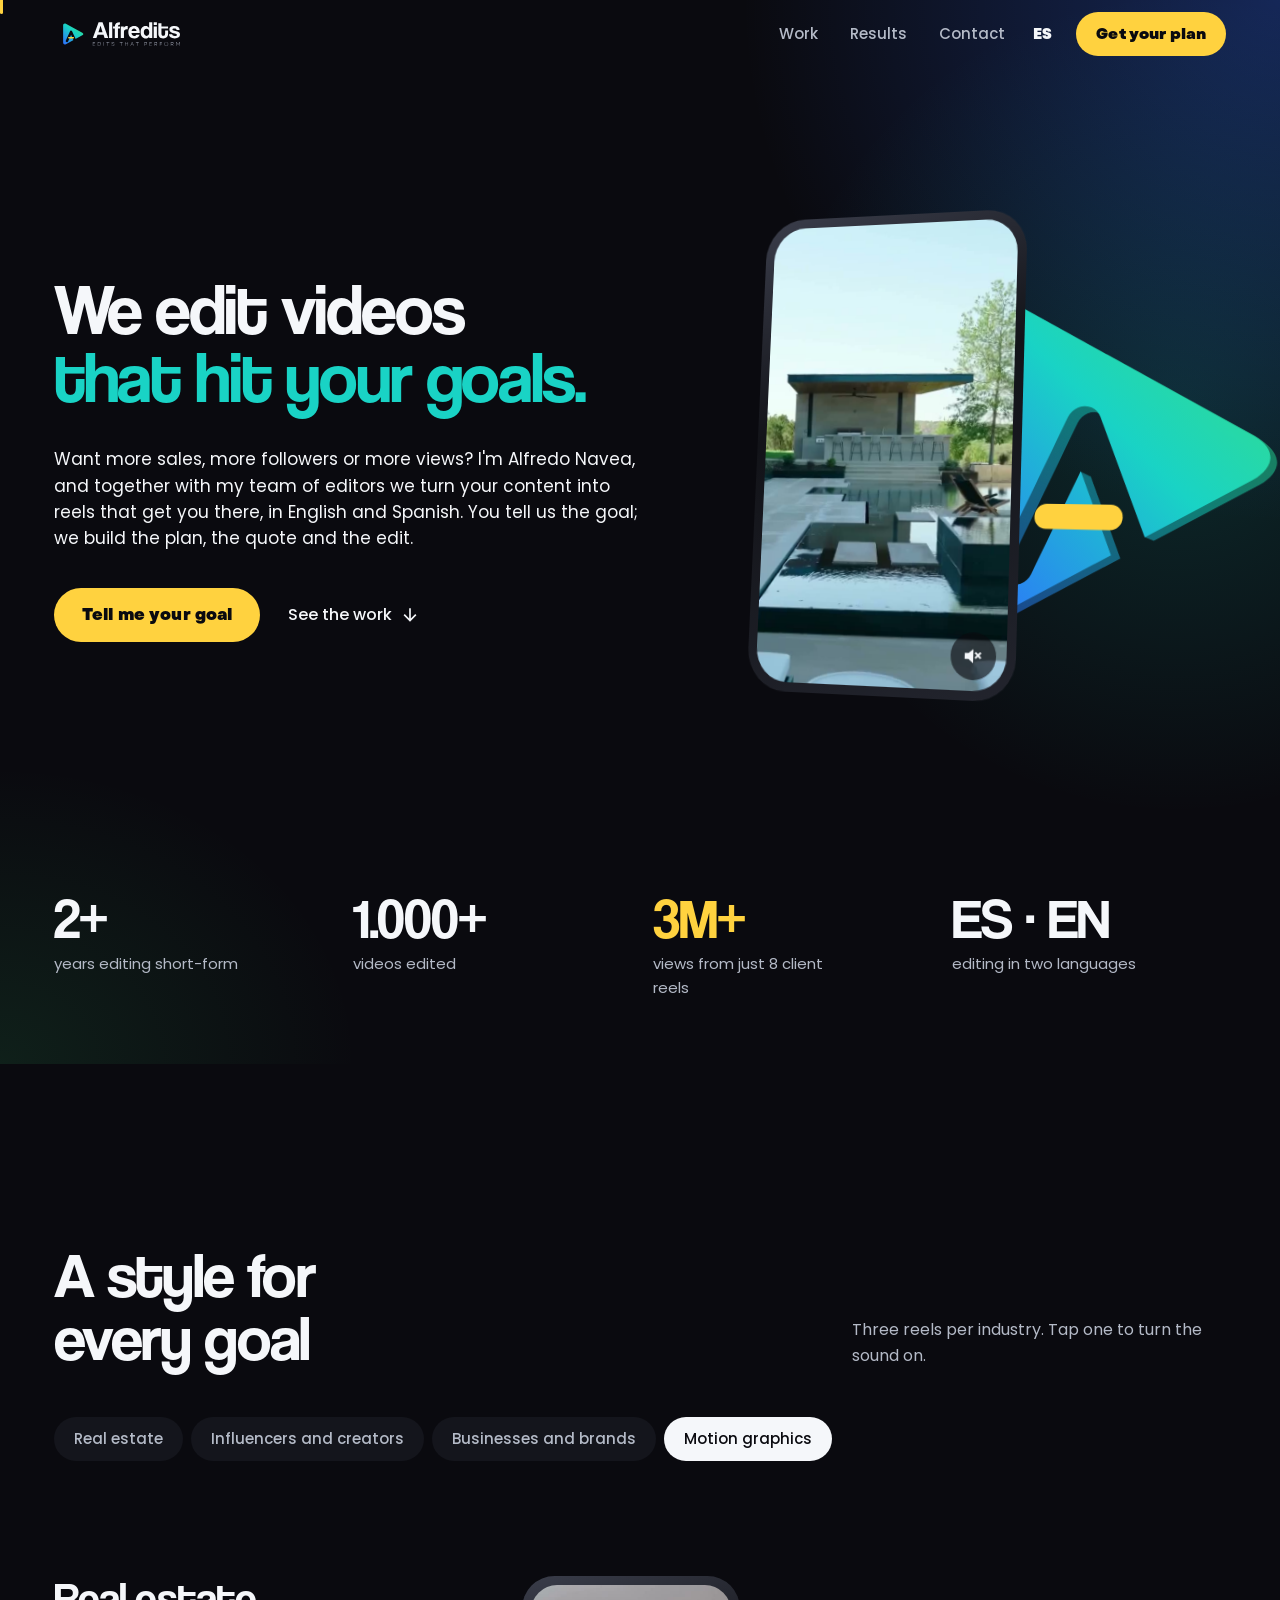
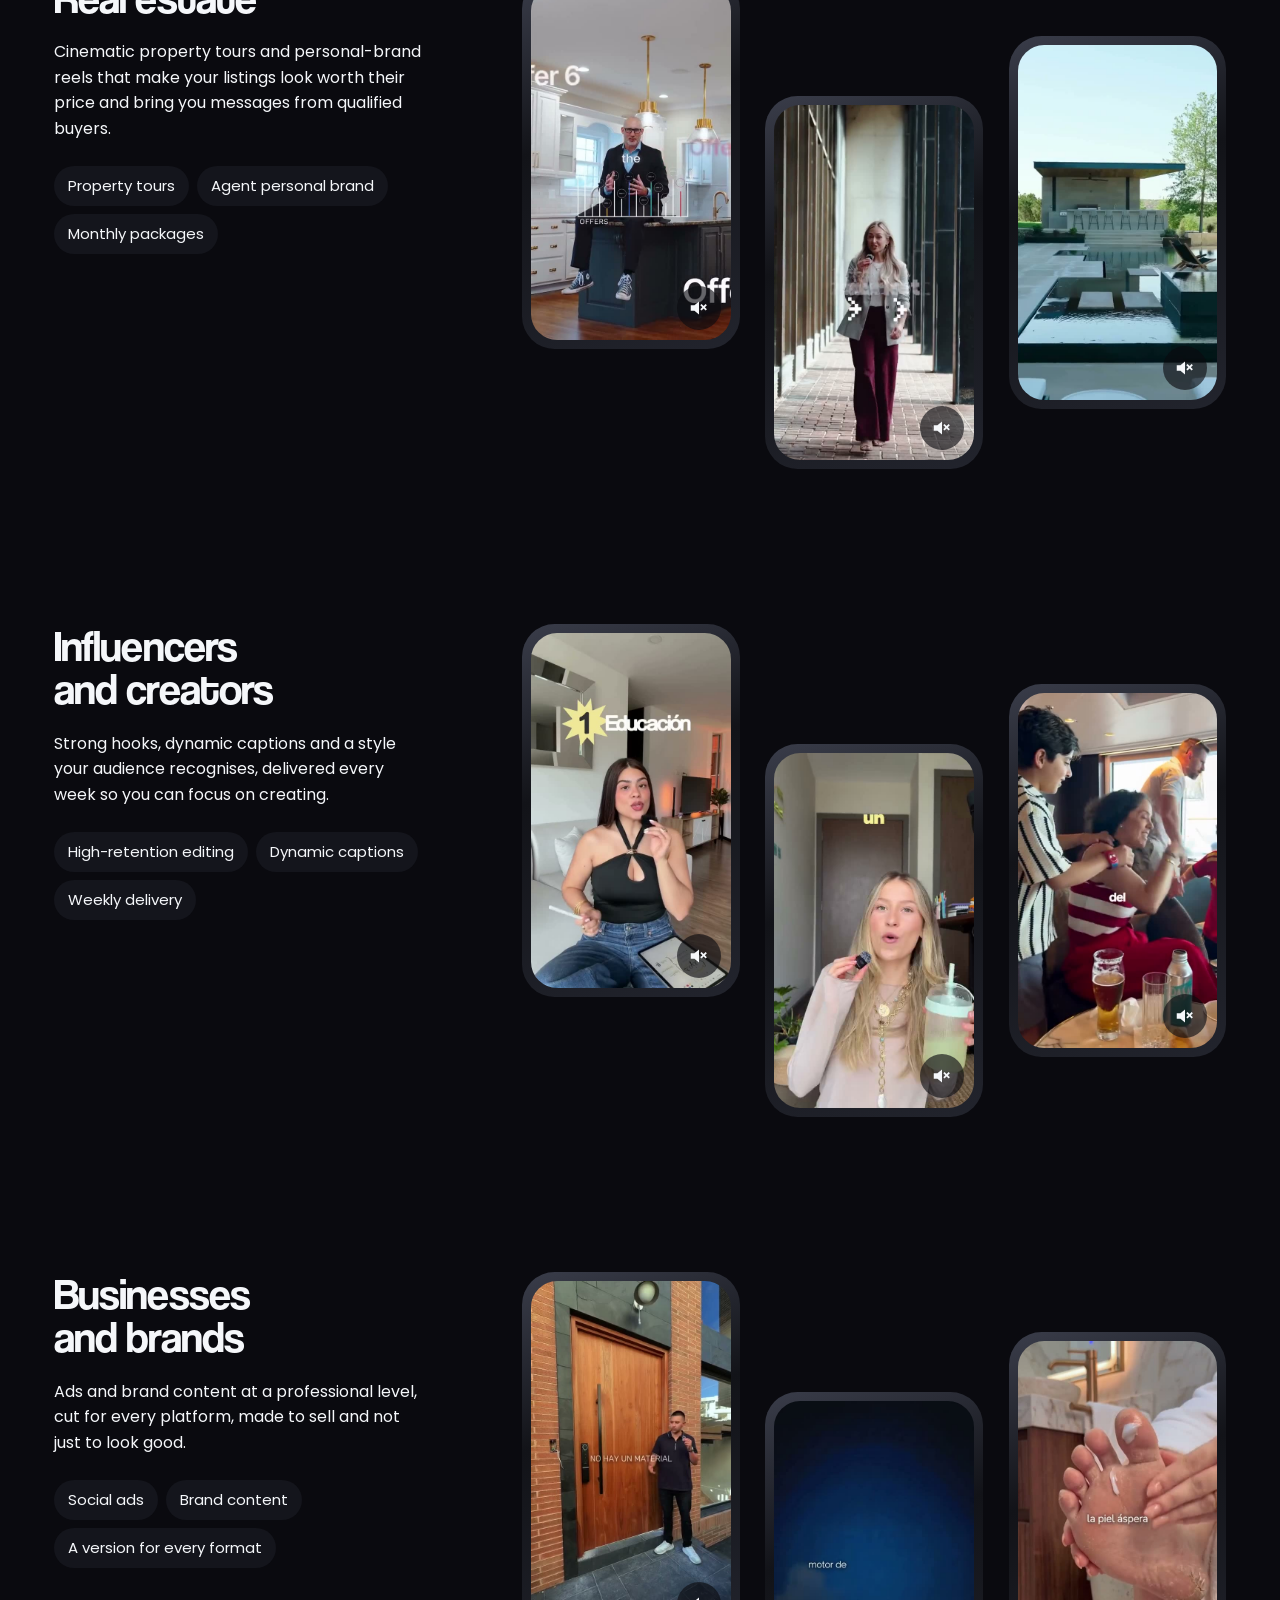
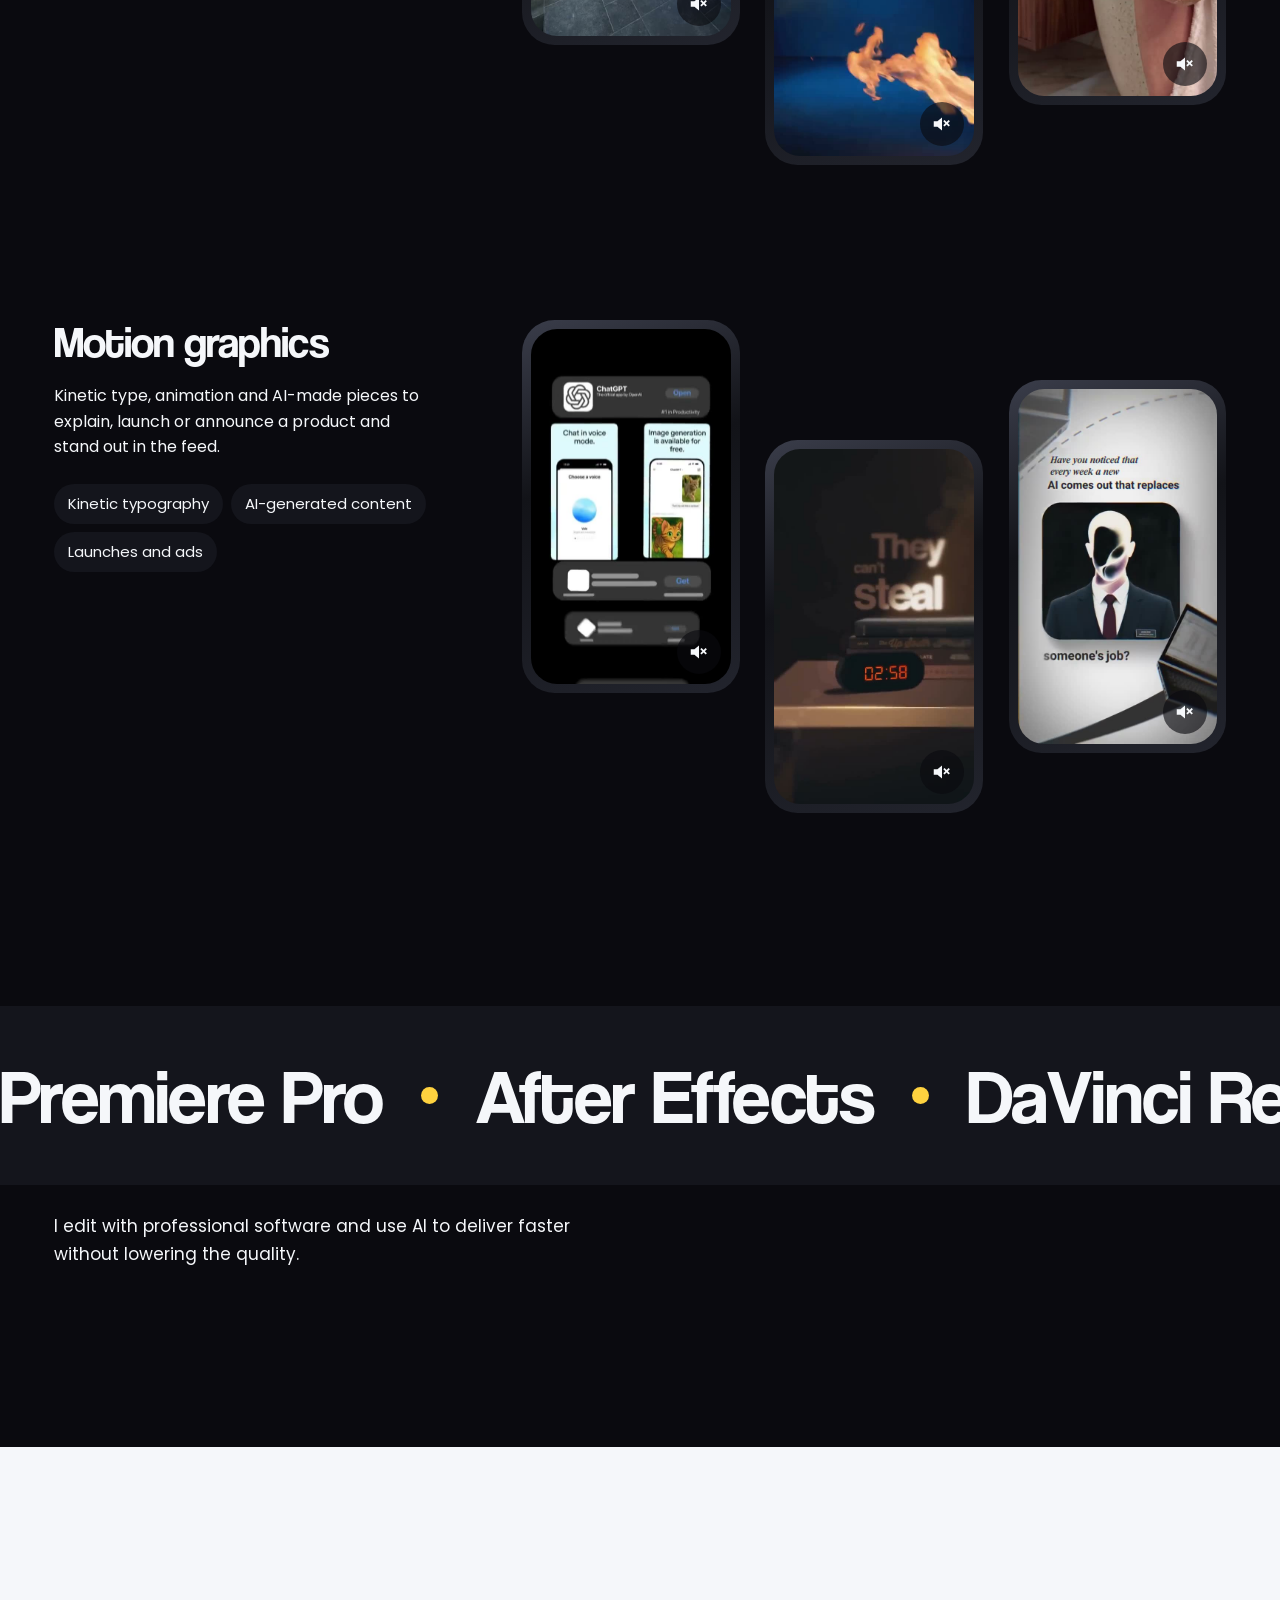
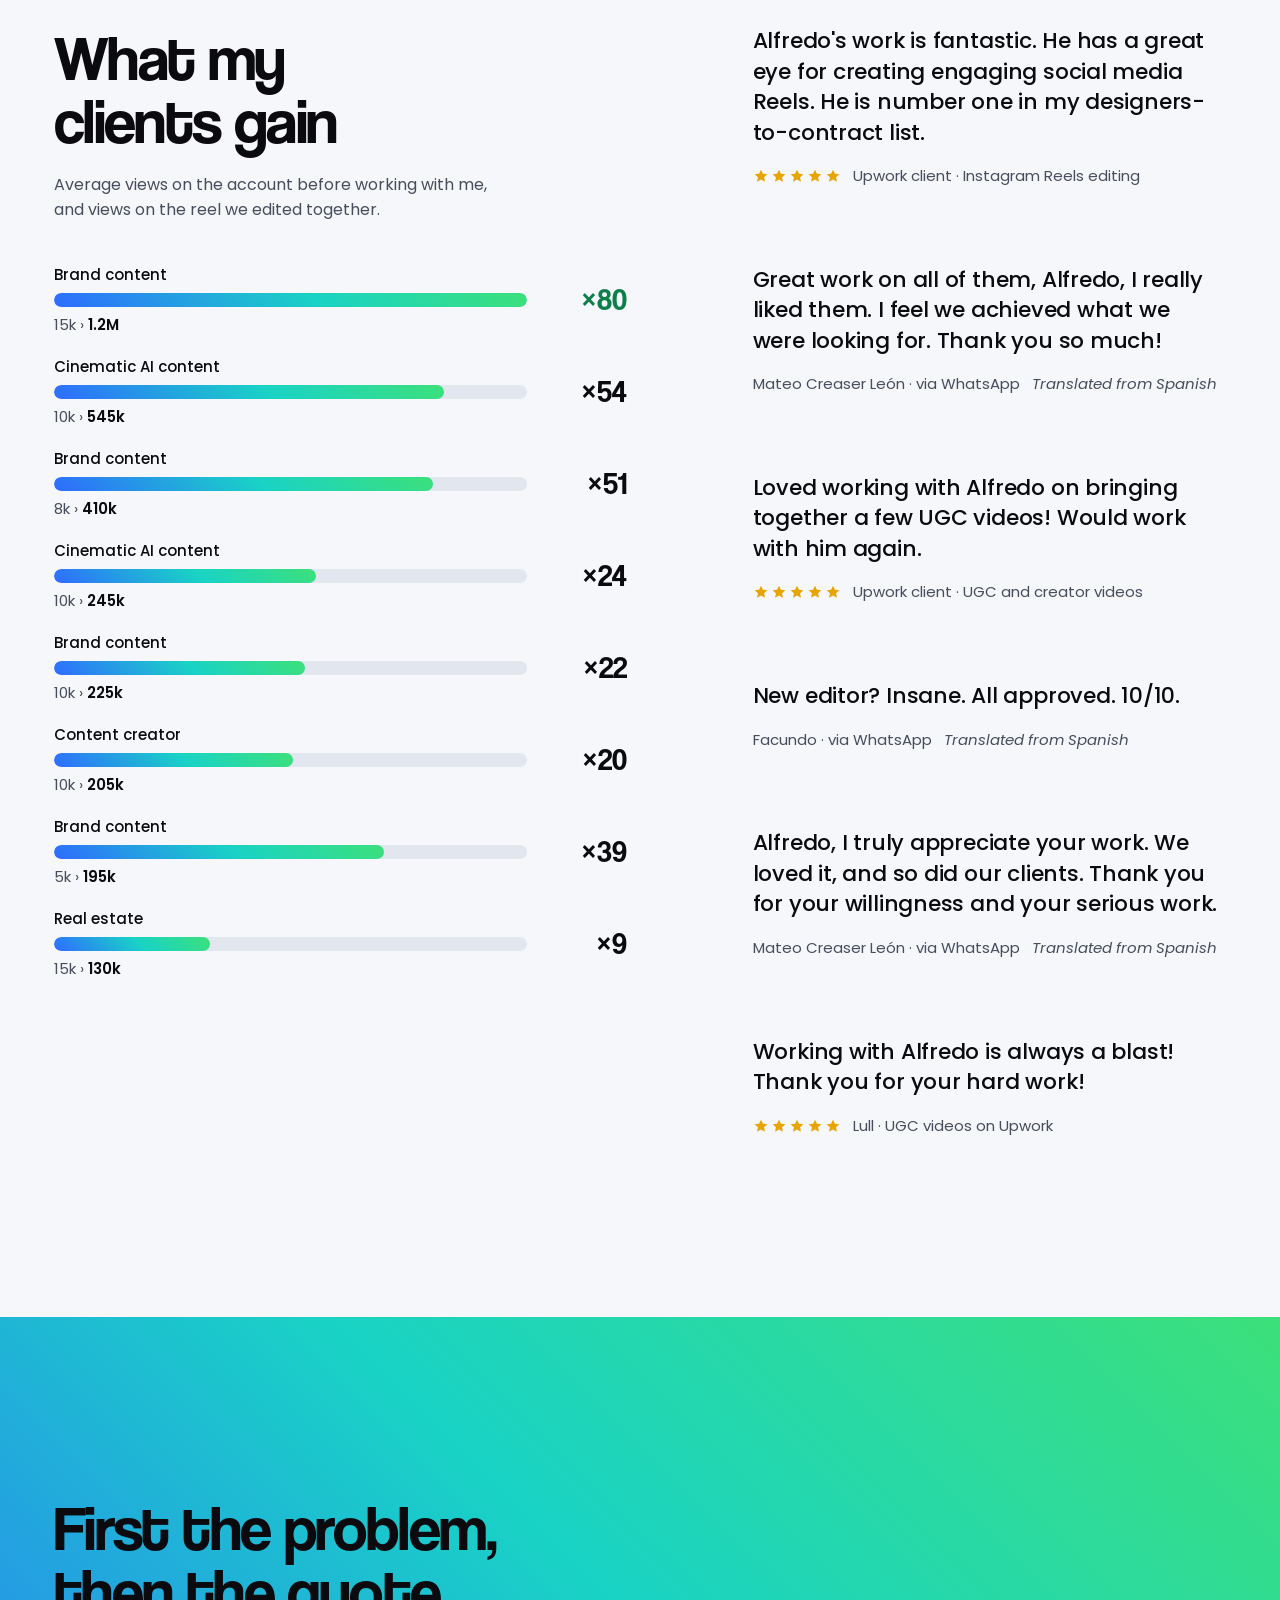
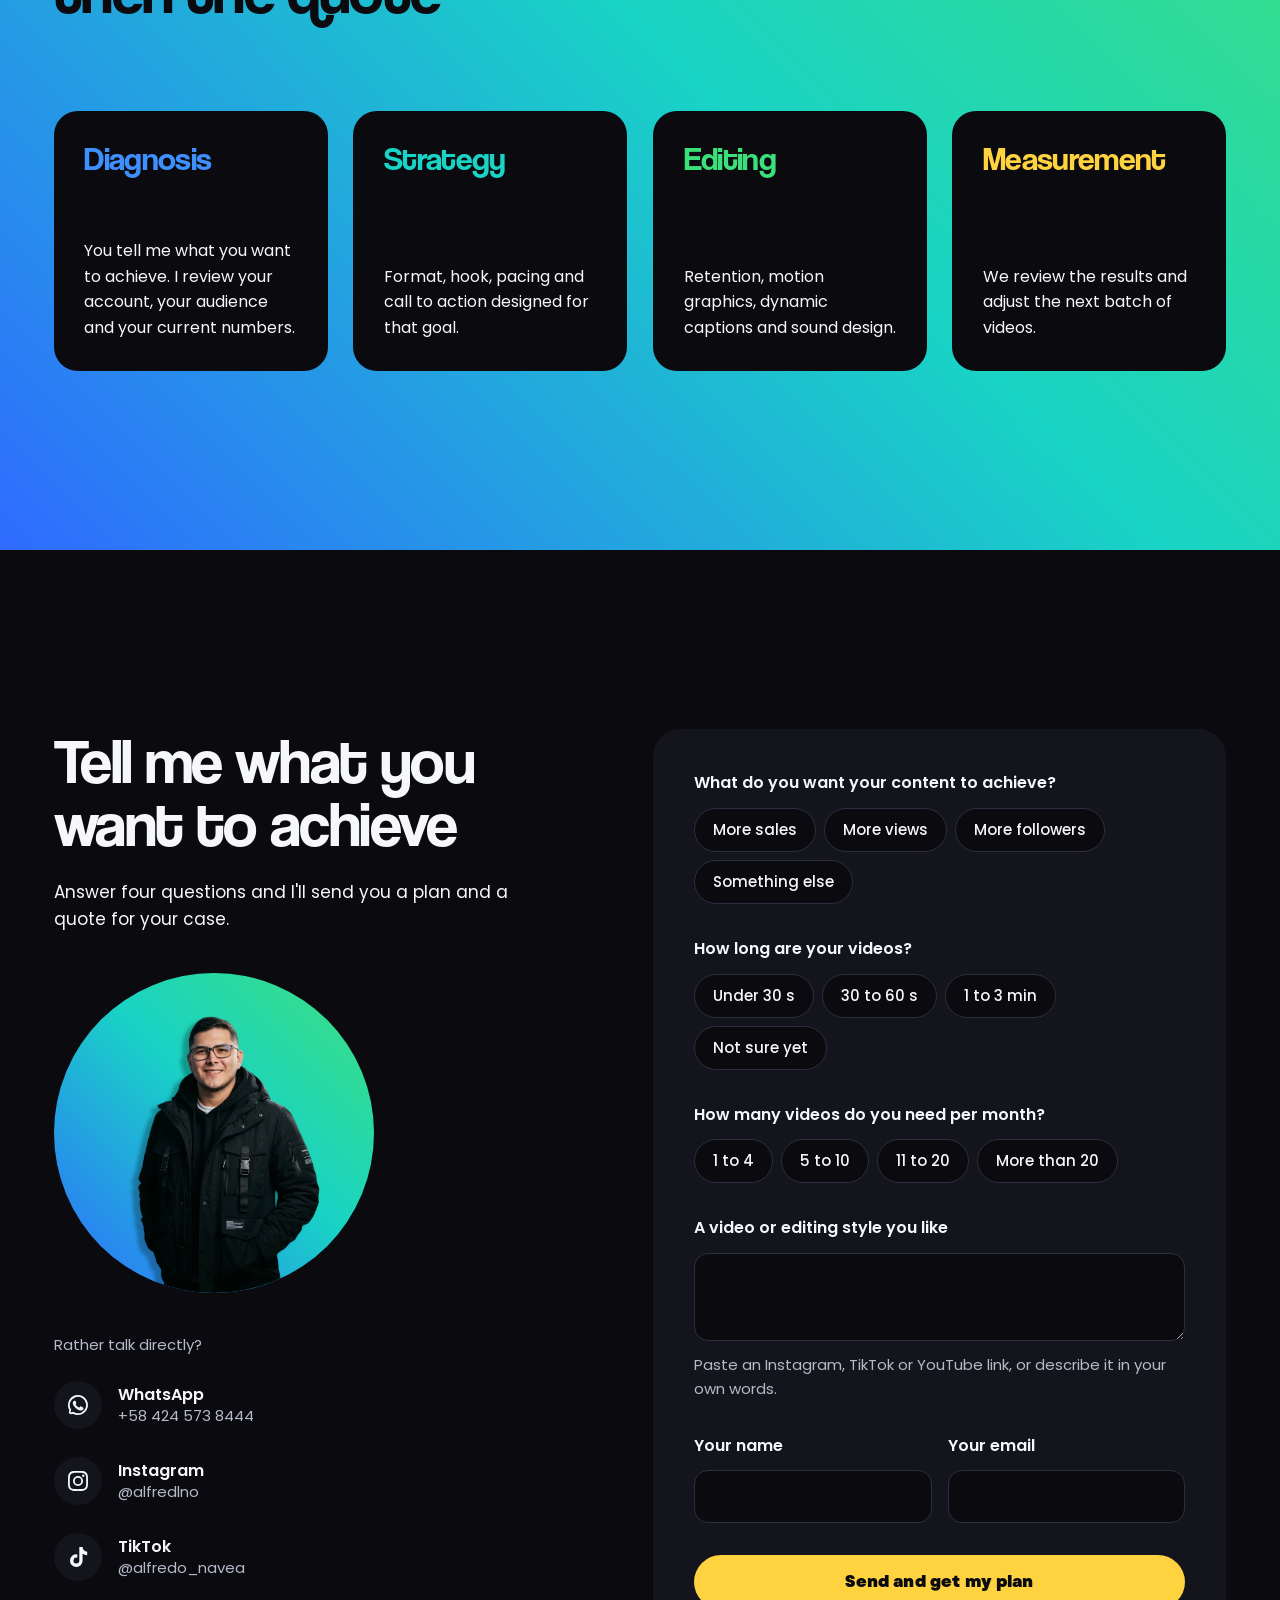
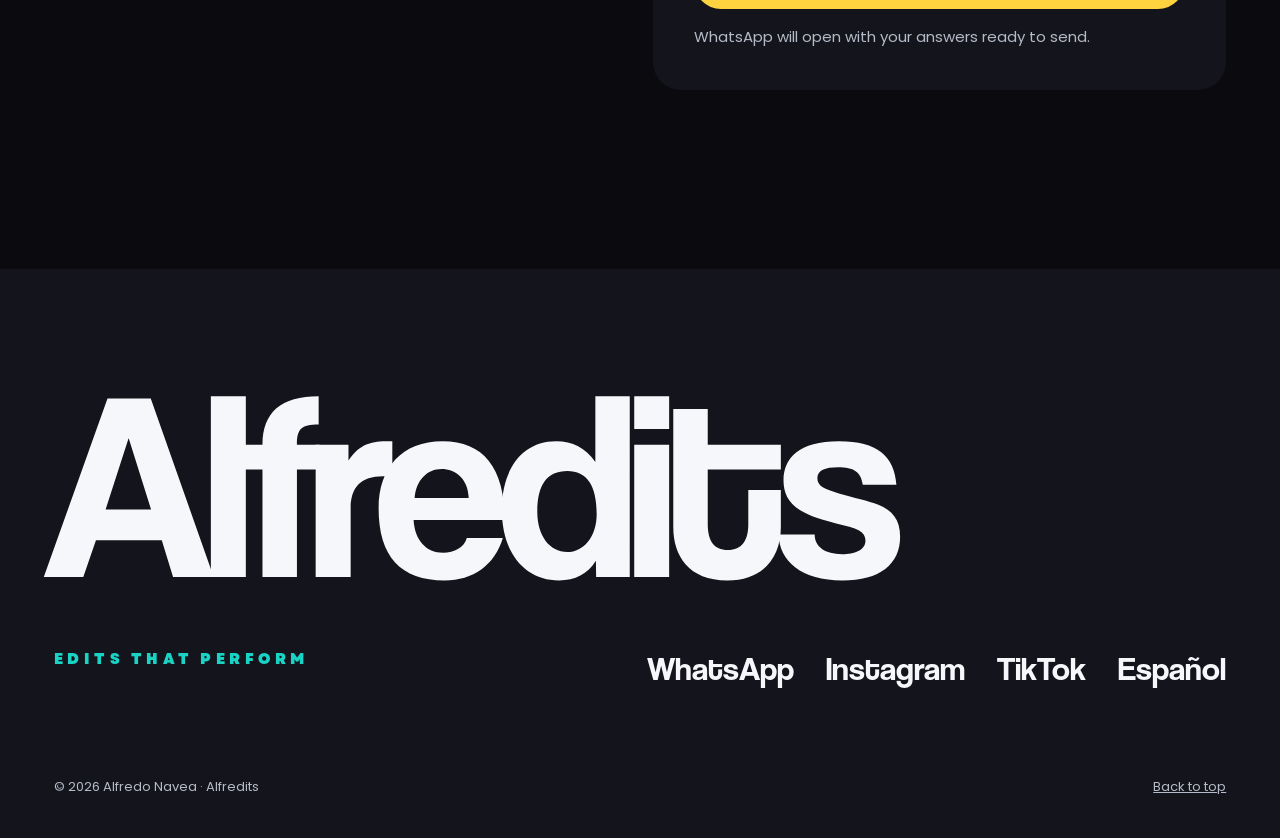
==== en/index.html @ 6073e758 "Portfolio Alfredits: web ES/EN con 12 reels, resultados, reseñas y formulario Co-Authored-By: Claude" ====
<!doctype html>
<html lang="en">
<head>
<meta charset="utf-8">
<meta name="viewport" content="width=device-width, initial-scale=1, viewport-fit=cover">
<title>Alfredits · Short-form video editor | Alfredo Navea</title>
<meta name="description" content="Alfredo Navea (Alfredits) edits Reels, TikToks and Shorts in English and Spanish for real estate, creators and brands. More sales, views and followers.">
<meta name="author" content="Alfredo Navea">
<meta name="robots" content="index, follow, max-image-preview:large, max-video-preview:-1">
<link rel="canonical" href="https://naveaalfredo-cell.github.io/en/">
<link rel="alternate" hreflang="es" href="https://naveaalfredo-cell.github.io/">
<link rel="alternate" hreflang="en" href="https://naveaalfredo-cell.github.io/en/">
<link rel="alternate" hreflang="x-default" href="https://naveaalfredo-cell.github.io/">
<meta name="theme-color" content="#0A0A0F">
<meta name="color-scheme" content="dark">
<link rel="icon" href="../assets/img/isotipo-color.svg" type="image/svg+xml">
<link rel="icon" href="../favicon.ico" sizes="32x32">
<link rel="apple-touch-icon" href="../assets/img/apple-touch-icon.png">
<meta property="og:type" content="website">
<meta property="og:site_name" content="Alfredits">
<meta property="og:title" content="Alfredits · Short-form video editor | Alfredo Navea">
<meta property="og:description" content="Alfredo Navea (Alfredits) edits Reels, TikToks and Shorts in English and Spanish for real estate, creators and brands. More sales, views and followers.">
<meta property="og:url" content="https://naveaalfredo-cell.github.io/en/">
<meta property="og:locale" content="en_US">
<meta property="og:locale:alternate" content="es_ES">
<meta property="og:image" content="https://naveaalfredo-cell.github.io/assets/img/og.jpg">
<meta property="og:image:width" content="1200">
<meta property="og:image:height" content="630">
<meta property="og:image:alt" content="Alfredits, short-form video editor: edits that perform">
<meta name="twitter:card" content="summary_large_image">
<meta name="twitter:title" content="Alfredits · Short-form video editor | Alfredo Navea">
<meta name="twitter:description" content="Alfredo Navea (Alfredits) edits Reels, TikToks and Shorts in English and Spanish for real estate, creators and brands. More sales, views and followers.">
<meta name="twitter:image" content="https://naveaalfredo-cell.github.io/assets/img/og.jpg">
<link rel="preload" href="../assets/fonts/Coolvetica-Rg.woff2" as="font" type="font/woff2" crossorigin>
<link rel="preconnect" href="https://fonts.googleapis.com">
<link rel="preconnect" href="https://fonts.gstatic.com" crossorigin>
<link rel="stylesheet" href="https://fonts.googleapis.com/css2?family=Poppins:wght@400;500;600&display=swap">
<link rel="stylesheet" href="../assets/css/styles.css?v=8">
<script>document.documentElement.classList.add('js')</script>
<script type="application/ld+json">{"@context": "https://schema.org", "@graph": [{"@type": "Person", "@id": "https://naveaalfredo-cell.github.io/#alfredo", "name": "Alfredo Navea", "alternateName": "Alfredits", "jobTitle": "Video editor", "description": "Alfredo Navea (Alfredits) edits Reels, TikToks and Shorts in English and Spanish for real estate, creators and brands. More sales, views and followers.", "image": "https://naveaalfredo-cell.github.io/assets/img/alfredo-chaqueta.webp", "url": "https://naveaalfredo-cell.github.io/en/", "knowsLanguage": ["es", "en"], "knowsAbout": ["Video editing", "Short-form video", "Motion graphics", "Sound design", "Real estate video", "Instagram Reels", "TikTok", "YouTube Shorts"], "sameAs": ["https://www.instagram.com/alfredlno/", "https://www.tiktok.com/@alfredo_navea"], "worksFor": {"@id": "https://naveaalfredo-cell.github.io/#alfredits"}}, {"@type": "Organization", "@id": "https://naveaalfredo-cell.github.io/#alfredits", "name": "Alfredits", "slogan": "Edits that perform", "url": "https://naveaalfredo-cell.github.io/en/", "logo": {"@type": "ImageObject", "url": "https://naveaalfredo-cell.github.io/assets/img/apple-touch-icon.png", "width": 180, "height": 180}, "image": "https://naveaalfredo-cell.github.io/assets/img/og.jpg", "description": "Alfredo Navea (Alfredits) edits Reels, TikToks and Shorts in English and Spanish for real estate, creators and brands. More sales, views and followers.", "founder": {"@id": "https://naveaalfredo-cell.github.io/#alfredo"}, "contactPoint": {"@type": "ContactPoint", "telephone": "+584245738444", "contactType": "sales", "availableLanguage": ["Spanish", "English"]}, "areaServed": "Worldwide", "knowsAbout": ["Video editing", "Short-form video", "Motion graphics", "AI video", "Real estate marketing video", "Content creator editing", "Brand content"], "availableLanguage": ["Spanish", "English"], "sameAs": ["https://www.instagram.com/alfredlno/", "https://www.tiktok.com/@alfredo_navea"], "hasOfferCatalog": {"@type": "OfferCatalog", "name": "A style for every goal", "itemListElement": [{"@type": "Offer", "itemOffered": {"@type": "Service", "name": "Real estate", "description": "Cinematic property tours and personal-brand reels that make your listings look worth their price and bring you messages from qualified buyers."}}, {"@type": "Offer", "itemOffered": {"@type": "Service", "name": "Influencers and creators", "description": "Strong hooks, dynamic captions and a style your audience recognises, delivered every week so you can focus on creating."}}, {"@type": "Offer", "itemOffered": {"@type": "Service", "name": "Businesses and brands", "description": "Ads and brand content at a professional level, cut for every platform, made to sell and not just to look good."}}, {"@type": "Offer", "itemOffered": {"@type": "Service", "name": "Motion graphics", "description": "Kinetic type, animation and AI-made pieces to explain, launch or announce a product and stand out in the feed."}}]}}, {"@type": "WebSite", "@id": "https://naveaalfredo-cell.github.io/#web", "url": "https://naveaalfredo-cell.github.io/", "name": "Alfredits", "inLanguage": ["es", "en"], "publisher": {"@id": "https://naveaalfredo-cell.github.io/#alfredits"}}, {"@type": "WebPage", "@id": "https://naveaalfredo-cell.github.io/en/#pagina", "url": "https://naveaalfredo-cell.github.io/en/", "name": "Alfredits · Short-form video editor | Alfredo Navea", "description": "Alfredo Navea (Alfredits) edits Reels, TikToks and Shorts in English and Spanish for real estate, creators and brands. More sales, views and followers.", "inLanguage": "en", "isPartOf": {"@id": "https://naveaalfredo-cell.github.io/#web"}, "about": {"@id": "https://naveaalfredo-cell.github.io/#alfredits"}, "primaryImageOfPage": "https://naveaalfredo-cell.github.io/assets/img/og.jpg", "speakable": {"@type": "SpeakableSpecification", "cssSelector": [".hero__title", ".hero__text"]}, "hasPart": [{"@type": "VideoObject", "name": "Reel: Real estate 1", "description": "Cinematic property tours and personal-brand reels that make your listings look worth their price and bring you messages from qualified buyers.", "thumbnailUrl": "https://naveaalfredo-cell.github.io/assets/poster/inmobiliaria-1.jpg", "contentUrl": "https://naveaalfredo-cell.github.io/assets/video/inmobiliaria-1.mp4", "uploadDate": "2026-10-29", "creator": {"@id": "https://naveaalfredo-cell.github.io/#alfredo"}}, {"@type": "VideoObject", "name": "Reel: Real estate 2", "description": "Cinematic property tours and personal-brand reels that make your listings look worth their price and bring you messages from qualified buyers.", "thumbnailUrl": "https://naveaalfredo-cell.github.io/assets/poster/inmobiliaria-2.jpg", "contentUrl": "https://naveaalfredo-cell.github.io/assets/video/inmobiliaria-2.mp4", "uploadDate": "2026-10-29", "creator": {"@id": "https://naveaalfredo-cell.github.io/#alfredo"}}, {"@type": "VideoObject", "name": "Reel: Real estate 3", "description": "Cinematic property tours and personal-brand reels that make your listings look worth their price and bring you messages from qualified buyers.", "thumbnailUrl": "https://naveaalfredo-cell.github.io/assets/poster/inmobiliaria-3.jpg", "contentUrl": "https://naveaalfredo-cell.github.io/assets/video/inmobiliaria-3.mp4", "uploadDate": "2026-10-29", "creator": {"@id": "https://naveaalfredo-cell.github.io/#alfredo"}}, {"@type": "VideoObject", "name": "Reel: Influencers and creators 1", "description": "Strong hooks, dynamic captions and a style your audience recognises, delivered every week so you can focus on creating.", "thumbnailUrl": "https://naveaalfredo-cell.github.io/assets/poster/creadores-1.jpg", "contentUrl": "https://naveaalfredo-cell.github.io/assets/video/creadores-1.mp4", "uploadDate": "2026-10-29", "creator": {"@id": "https://naveaalfredo-cell.github.io/#alfredo"}}, {"@type": "VideoObject", "name": "Reel: Influencers and creators 2", "description": "Strong hooks, dynamic captions and a style your audience recognises, delivered every week so you can focus on creating.", "thumbnailUrl": "https://naveaalfredo-cell.github.io/assets/poster/creadores-2.jpg", "contentUrl": "https://naveaalfredo-cell.github.io/assets/video/creadores-2.mp4", "uploadDate": "2026-10-29", "creator": {"@id": "https://naveaalfredo-cell.github.io/#alfredo"}}, {"@type": "VideoObject", "name": "Reel: Influencers and creators 3", "description": "Strong hooks, dynamic captions and a style your audience recognises, delivered every week so you can focus on creating.", "thumbnailUrl": "https://naveaalfredo-cell.github.io/assets/poster/creadores-3.jpg", "contentUrl": "https://naveaalfredo-cell.github.io/assets/video/creadores-3.mp4", "uploadDate": "2026-10-29", "creator": {"@id": "https://naveaalfredo-cell.github.io/#alfredo"}}, {"@type": "VideoObject", "name": "Reel: Businesses and brands 1", "description": "Ads and brand content at a professional level, cut for every platform, made to sell and not just to look good.", "thumbnailUrl": "https://naveaalfredo-cell.github.io/assets/poster/marcas-1.jpg", "contentUrl": "https://naveaalfredo-cell.github.io/assets/video/marcas-1.mp4", "uploadDate": "2026-10-29", "creator": {"@id": "https://naveaalfredo-cell.github.io/#alfredo"}}, {"@type": "VideoObject", "name": "Reel: Businesses and brands 2", "description": "Ads and brand content at a professional level, cut for every platform, made to sell and not just to look good.", "thumbnailUrl": "https://naveaalfredo-cell.github.io/assets/poster/marcas-2.jpg", "contentUrl": "https://naveaalfredo-cell.github.io/assets/video/marcas-2.mp4", "uploadDate": "2026-10-29", "creator": {"@id": "https://naveaalfredo-cell.github.io/#alfredo"}}, {"@type": "VideoObject", "name": "Reel: Businesses and brands 3", "description": "Ads and brand content at a professional level, cut for every platform, made to sell and not just to look good.", "thumbnailUrl": "https://naveaalfredo-cell.github.io/assets/poster/marcas-3.jpg", "contentUrl": "https://naveaalfredo-cell.github.io/assets/video/marcas-3.mp4", "uploadDate": "2026-10-29", "creator": {"@id": "https://naveaalfredo-cell.github.io/#alfredo"}}, {"@type": "VideoObject", "name": "Reel: Motion graphics 1", "description": "Kinetic type, animation and AI-made pieces to explain, launch or announce a product and stand out in the feed.", "thumbnailUrl": "https://naveaalfredo-cell.github.io/assets/poster/motion-1.jpg", "contentUrl": "https://naveaalfredo-cell.github.io/assets/video/motion-1.mp4", "uploadDate": "2026-10-29", "creator": {"@id": "https://naveaalfredo-cell.github.io/#alfredo"}}, {"@type": "VideoObject", "name": "Reel: Motion graphics 2", "description": "Kinetic type, animation and AI-made pieces to explain, launch or announce a product and stand out in the feed.", "thumbnailUrl": "https://naveaalfredo-cell.github.io/assets/poster/motion-2.jpg", "contentUrl": "https://naveaalfredo-cell.github.io/assets/video/motion-2.mp4", "uploadDate": "2026-10-29", "creator": {"@id": "https://naveaalfredo-cell.github.io/#alfredo"}}, {"@type": "VideoObject", "name": "Reel: Motion graphics 3", "description": "Kinetic type, animation and AI-made pieces to explain, launch or announce a product and stand out in the feed.", "thumbnailUrl": "https://naveaalfredo-cell.github.io/assets/poster/motion-3.jpg", "contentUrl": "https://naveaalfredo-cell.github.io/assets/video/motion-3.mp4", "uploadDate": "2026-10-29", "creator": {"@id": "https://naveaalfredo-cell.github.io/#alfredo"}}]}]}</script>
</head>
<body>
<a class="skip" href="#contenido">Skip to content</a>

<div class="playhead" aria-hidden="true"><span class="playhead__bar"></span><span class="playhead__head"></span></div>

<header class="nav">
  <a class="nav__logo" href="#inicio" aria-label="Alfredits">
    <img src="../assets/img/logo-horizontal-blanco.svg" alt="Alfredits" width="128" height="37">
  </a>
  <nav class="nav__links" aria-label="Principal">
    <a href="#trabajos">Work</a>
    <a href="#resultados">Results</a>
    <a href="#contacto">Contact</a>
  </nav>
  <div class="nav__end">
    <a class="nav__lang" href="../" hreflang="es" lang="es" aria-label="Ver la web en español">ES</a>
    <a class="btn btn--sm" href="#contacto">Get your plan</a>
  </div>
</header>

<main id="contenido">

<section class="hero" id="inicio" data-hero>
  <div class="hero__glow" aria-hidden="true"></div>
  <div class="hero__copy">
    <h1 class="hero__title" data-reveal><span>We edit videos</span> <span>that hit your goals.</span></h1>
    <p class="hero__text" data-reveal>Want more sales, more followers or more views? I&#x27;m Alfredo Navea, and together with my team of editors we turn your content into reels that get you there, in English and Spanish. You tell us the goal; we build the plan, the quote and the edit.</p>
    <div class="hero__actions" data-reveal>
      <a class="btn" href="#contacto">Tell me your goal</a>
      <a class="link" href="#trabajos">See the work <svg viewBox="0 0 24 24" aria-hidden="true" focusable="false"><path fill="currentColor" d="M11 4h2v12.2l5.3-5.3 1.4 1.4L12 20l-7.7-7.7 1.4-1.4 5.3 5.3V4Z"/></svg></a>
    </div>
  </div>
  <div class="hero__stage" aria-hidden="false">
    <div class="iso3d" aria-hidden="true" data-iso>
      <svg class="iso3d__layer" viewBox="0 0 120 120" aria-hidden="true" focusable="false"><defs><mask id="m-x0" maskUnits="userSpaceOnUse" x="0" y="0" width="120" height="120"><rect width="120" height="120" fill="#fff"/><path d="M40 86 L55 52 L70 86" fill="none" stroke="#000" stroke-width="9" stroke-linecap="round" stroke-linejoin="round"/></mask><linearGradient id="g-x0" x1="26" y1="100" x2="100" y2="20" gradientUnits="userSpaceOnUse"><stop offset="0" stop-color="#1b3e94"/><stop offset=".55" stop-color="#0f7d75"/><stop offset="1" stop-color="#238446"/></linearGradient></defs><path mask="url(#m-x0)" d="M36 22 C31 19 26 22 26 28 V92 C26 98 31 101 36 98 L96 65 C101 62 101 58 96 55 Z" fill="url(#g-x0)"/></svg><svg class="iso3d__layer" viewBox="0 0 120 120" aria-hidden="true" focusable="false"><defs><mask id="m-x1" maskUnits="userSpaceOnUse" x="0" y="0" width="120" height="120"><rect width="120" height="120" fill="#fff"/><path d="M40 86 L55 52 L70 86" fill="none" stroke="#000" stroke-width="9" stroke-linecap="round" stroke-linejoin="round"/></mask><linearGradient id="g-x1" x1="26" y1="100" x2="100" y2="20" gradientUnits="userSpaceOnUse"><stop offset="0" stop-color="#1b3e94"/><stop offset=".55" stop-color="#0f7d75"/><stop offset="1" stop-color="#238446"/></linearGradient></defs><path mask="url(#m-x1)" d="M36 22 C31 19 26 22 26 28 V92 C26 98 31 101 36 98 L96 65 C101 62 101 58 96 55 Z" fill="url(#g-x1)"/></svg><svg class="iso3d__layer" viewBox="0 0 120 120" aria-hidden="true" focusable="false"><defs><mask id="m-x2" maskUnits="userSpaceOnUse" x="0" y="0" width="120" height="120"><rect width="120" height="120" fill="#fff"/><path d="M40 86 L55 52 L70 86" fill="none" stroke="#000" stroke-width="9" stroke-linecap="round" stroke-linejoin="round"/></mask><linearGradient id="g-x2" x1="26" y1="100" x2="100" y2="20" gradientUnits="userSpaceOnUse"><stop offset="0" stop-color="#1b3e94"/><stop offset=".55" stop-color="#0f7d75"/><stop offset="1" stop-color="#238446"/></linearGradient></defs><path mask="url(#m-x2)" d="M36 22 C31 19 26 22 26 28 V92 C26 98 31 101 36 98 L96 65 C101 62 101 58 96 55 Z" fill="url(#g-x2)"/></svg><svg class="iso3d__layer" viewBox="0 0 120 120" aria-hidden="true" focusable="false"><defs><mask id="m-x3" maskUnits="userSpaceOnUse" x="0" y="0" width="120" height="120"><rect width="120" height="120" fill="#fff"/><path d="M40 86 L55 52 L70 86" fill="none" stroke="#000" stroke-width="9" stroke-linecap="round" stroke-linejoin="round"/></mask><linearGradient id="g-x3" x1="26" y1="100" x2="100" y2="20" gradientUnits="userSpaceOnUse"><stop offset="0" stop-color="#1b3e94"/><stop offset=".55" stop-color="#0f7d75"/><stop offset="1" stop-color="#238446"/></linearGradient></defs><path mask="url(#m-x3)" d="M36 22 C31 19 26 22 26 28 V92 C26 98 31 101 36 98 L96 65 C101 62 101 58 96 55 Z" fill="url(#g-x3)"/></svg><svg class="iso3d__layer" viewBox="0 0 120 120" aria-hidden="true" focusable="false"><defs><mask id="m-x4" maskUnits="userSpaceOnUse" x="0" y="0" width="120" height="120"><rect width="120" height="120" fill="#fff"/><path d="M40 86 L55 52 L70 86" fill="none" stroke="#000" stroke-width="9" stroke-linecap="round" stroke-linejoin="round"/></mask><linearGradient id="g-x4" x1="26" y1="100" x2="100" y2="20" gradientUnits="userSpaceOnUse"><stop offset="0" stop-color="#1b3e94"/><stop offset=".55" stop-color="#0f7d75"/><stop offset="1" stop-color="#238446"/></linearGradient></defs><path mask="url(#m-x4)" d="M36 22 C31 19 26 22 26 28 V92 C26 98 31 101 36 98 L96 65 C101 62 101 58 96 55 Z" fill="url(#g-x4)"/></svg><svg class="iso3d__layer" viewBox="0 0 120 120" aria-hidden="true" focusable="false"><defs><mask id="m-x5" maskUnits="userSpaceOnUse" x="0" y="0" width="120" height="120"><rect width="120" height="120" fill="#fff"/><path d="M40 86 L55 52 L70 86" fill="none" stroke="#000" stroke-width="9" stroke-linecap="round" stroke-linejoin="round"/></mask><linearGradient id="g-x5" x1="26" y1="100" x2="100" y2="20" gradientUnits="userSpaceOnUse"><stop offset="0" stop-color="#1b3e94"/><stop offset=".55" stop-color="#0f7d75"/><stop offset="1" stop-color="#238446"/></linearGradient></defs><path mask="url(#m-x5)" d="M36 22 C31 19 26 22 26 28 V92 C26 98 31 101 36 98 L96 65 C101 62 101 58 96 55 Z" fill="url(#g-x5)"/></svg><svg class="iso3d__layer" viewBox="0 0 120 120" aria-hidden="true" focusable="false"><defs><mask id="m-x6" maskUnits="userSpaceOnUse" x="0" y="0" width="120" height="120"><rect width="120" height="120" fill="#fff"/><path d="M40 86 L55 52 L70 86" fill="none" stroke="#000" stroke-width="9" stroke-linecap="round" stroke-linejoin="round"/></mask><linearGradient id="g-x6" x1="26" y1="100" x2="100" y2="20" gradientUnits="userSpaceOnUse"><stop offset="0" stop-color="#1b3e94"/><stop offset=".55" stop-color="#0f7d75"/><stop offset="1" stop-color="#238446"/></linearGradient></defs><path mask="url(#m-x6)" d="M36 22 C31 19 26 22 26 28 V92 C26 98 31 101 36 98 L96 65 C101 62 101 58 96 55 Z" fill="url(#g-x6)"/></svg><svg class="iso3d__layer" viewBox="0 0 120 120" aria-hidden="true" focusable="false"><defs><mask id="m-x7" maskUnits="userSpaceOnUse" x="0" y="0" width="120" height="120"><rect width="120" height="120" fill="#fff"/><path d="M40 86 L55 52 L70 86" fill="none" stroke="#000" stroke-width="9" stroke-linecap="round" stroke-linejoin="round"/></mask><linearGradient id="g-x7" x1="26" y1="100" x2="100" y2="20" gradientUnits="userSpaceOnUse"><stop offset="0" stop-color="#1b3e94"/><stop offset=".55" stop-color="#0f7d75"/><stop offset="1" stop-color="#238446"/></linearGradient></defs><path mask="url(#m-x7)" d="M36 22 C31 19 26 22 26 28 V92 C26 98 31 101 36 98 L96 65 C101 62 101 58 96 55 Z" fill="url(#g-x7)"/></svg><svg class="iso3d__layer" viewBox="0 0 120 120" aria-hidden="true" focusable="false"><defs><mask id="m-x8" maskUnits="userSpaceOnUse" x="0" y="0" width="120" height="120"><rect width="120" height="120" fill="#fff"/><path d="M40 86 L55 52 L70 86" fill="none" stroke="#000" stroke-width="9" stroke-linecap="round" stroke-linejoin="round"/></mask><linearGradient id="g-x8" x1="26" y1="100" x2="100" y2="20" gradientUnits="userSpaceOnUse"><stop offset="0" stop-color="#1b3e94"/><stop offset=".55" stop-color="#0f7d75"/><stop offset="1" stop-color="#238446"/></linearGradient></defs><path mask="url(#m-x8)" d="M36 22 C31 19 26 22 26 28 V92 C26 98 31 101 36 98 L96 65 C101 62 101 58 96 55 Z" fill="url(#g-x8)"/></svg><svg class="iso3d__layer" viewBox="0 0 120 120" aria-hidden="true" focusable="false"><defs><mask id="m-x9" maskUnits="userSpaceOnUse" x="0" y="0" width="120" height="120"><rect width="120" height="120" fill="#fff"/><path d="M40 86 L55 52 L70 86" fill="none" stroke="#000" stroke-width="9" stroke-linecap="round" stroke-linejoin="round"/></mask><linearGradient id="g-x9" x1="26" y1="100" x2="100" y2="20" gradientUnits="userSpaceOnUse"><stop offset="0" stop-color="#1b3e94"/><stop offset=".55" stop-color="#0f7d75"/><stop offset="1" stop-color="#238446"/></linearGradient></defs><path mask="url(#m-x9)" d="M36 22 C31 19 26 22 26 28 V92 C26 98 31 101 36 98 L96 65 C101 62 101 58 96 55 Z" fill="url(#g-x9)"/></svg>
      <svg class="iso3d__layer iso3d__front" viewBox="0 0 120 120" aria-hidden="true" focusable="false"><defs><mask id="m-front" maskUnits="userSpaceOnUse" x="0" y="0" width="120" height="120"><rect width="120" height="120" fill="#fff"/><path d="M40 86 L55 52 L70 86" fill="none" stroke="#000" stroke-width="9" stroke-linecap="round" stroke-linejoin="round"/></mask><linearGradient id="g-front" x1="26" y1="100" x2="100" y2="20" gradientUnits="userSpaceOnUse"><stop offset="0" stop-color="#2F6BFF"/><stop offset=".55" stop-color="#19D3C5"/><stop offset="1" stop-color="#3CE07A"/></linearGradient></defs><path mask="url(#m-front)" d="M36 22 C31 19 26 22 26 28 V92 C26 98 31 101 36 98 L96 65 C101 62 101 58 96 55 Z" fill="url(#g-front)"/><path d="M47 74 H63" stroke="#FFD23F" stroke-width="6" stroke-linecap="round"/></svg>
    </div>
    
<figure class="phone phone--hero" data-phone>
  <div class="phone__screen">
    <video class="phone__video" muted loop playsinline preload="none" poster="../assets/poster/inmobiliaria-3.jpg"
      width="540" height="960" aria-label="Real estate reel edited by Alfredits" data-src="../assets/video/inmobiliaria-3.mp4"></video>
    <button class="phone__sound" type="button" data-sound aria-pressed="false"
      data-on="Turn sound on" data-off="Mute">
      <svg viewBox="0 0 24 24" aria-hidden="true" focusable="false"><path class="on" fill="currentColor" d="M3 9v6h4l5 4V5L7 9H3Zm13.5 3a4.5 4.5 0 0 0-2.5-4v8a4.5 4.5 0 0 0 2.5-4ZM14 3.2v2.1a7 7 0 0 1 0 13.4v2.1a9 9 0 0 0 0-17.6Z"/><path class="off" fill="currentColor" d="M3 9v6h4l5 4V5L7 9H3Zm17.6 0L19.2 7.6 17 9.8l-2.2-2.2L13.4 9l2.2 2.2-2.2 2.2 1.4 1.4 2.2-2.2 2.2 2.2 1.4-1.4-2.2-2.2L20.6 9Z"/></svg><span class="sr-only">Turn sound on</span>
    </button>
  </div>
</figure>
  </div>
  <ul class="stats" data-reveal>
    <li><strong>2+</strong><span>years editing short-form</span></li>
    <li><strong>1.000+</strong><span>videos edited</span></li>
    <li><strong>3M+</strong><span>views from just 8 client reels</span></li>
    <li><strong>ES · EN</strong><span>editing in two languages</span></li>
  </ul>
</section>

<section class="work" id="trabajos" aria-labelledby="trabajos-h2">
  <div class="work__head">
    <h2 class="h2" id="trabajos-h2" data-reveal>A style for every goal</h2>
    <p class="work__text" data-reveal>Three reels per industry. Tap one to turn the sound on.</p>
  </div>
  <nav class="tabs" aria-label="Work"><ul><li><a href="#inmobiliaria" data-tab="inmobiliaria">Real estate</a></li><li><a href="#creadores" data-tab="creadores">Influencers and creators</a></li><li><a href="#marcas" data-tab="marcas">Businesses and brands</a></li><li><a href="#motion" data-tab="motion">Motion graphics</a></li></ul></nav>
  
  <article class="cat" id="inmobiliaria" data-cat="inmobiliaria">
    <div class="cat__info" data-reveal>
      <h3 class="cat__name">Real estate</h3>
      <p class="cat__text">Cinematic property tours and personal-brand reels that make your listings look worth their price and bring you messages from qualified buyers.</p>
      <ul class="cat__list"><li>Property tours</li><li>Agent personal brand</li><li>Monthly packages</li></ul>
    </div>
    <div class="cat__reels" data-count="3">
<figure class="phone phone--1" data-phone>
  <div class="phone__screen">
    <video class="phone__video" muted loop playsinline preload="none" poster="../assets/poster/inmobiliaria-1.jpg"
      width="540" height="960" aria-label="Reel: Real estate 1" data-src="../assets/video/inmobiliaria-1.mp4"></video>
    <button class="phone__sound" type="button" data-sound aria-pressed="false"
      data-on="Turn sound on" data-off="Mute">
      <svg viewBox="0 0 24 24" aria-hidden="true" focusable="false"><path class="on" fill="currentColor" d="M3 9v6h4l5 4V5L7 9H3Zm13.5 3a4.5 4.5 0 0 0-2.5-4v8a4.5 4.5 0 0 0 2.5-4ZM14 3.2v2.1a7 7 0 0 1 0 13.4v2.1a9 9 0 0 0 0-17.6Z"/><path class="off" fill="currentColor" d="M3 9v6h4l5 4V5L7 9H3Zm17.6 0L19.2 7.6 17 9.8l-2.2-2.2L13.4 9l2.2 2.2-2.2 2.2 1.4 1.4 2.2-2.2 2.2 2.2 1.4-1.4-2.2-2.2L20.6 9Z"/></svg><span class="sr-only">Turn sound on</span>
    </button>
  </div>
</figure>
<figure class="phone phone--2" data-phone>
  <div class="phone__screen">
    <video class="phone__video" muted loop playsinline preload="none" poster="../assets/poster/inmobiliaria-2.jpg"
      width="540" height="960" aria-label="Reel: Real estate 2" data-src="../assets/video/inmobiliaria-2.mp4"></video>
    <button class="phone__sound" type="button" data-sound aria-pressed="false"
      data-on="Turn sound on" data-off="Mute">
      <svg viewBox="0 0 24 24" aria-hidden="true" focusable="false"><path class="on" fill="currentColor" d="M3 9v6h4l5 4V5L7 9H3Zm13.5 3a4.5 4.5 0 0 0-2.5-4v8a4.5 4.5 0 0 0 2.5-4ZM14 3.2v2.1a7 7 0 0 1 0 13.4v2.1a9 9 0 0 0 0-17.6Z"/><path class="off" fill="currentColor" d="M3 9v6h4l5 4V5L7 9H3Zm17.6 0L19.2 7.6 17 9.8l-2.2-2.2L13.4 9l2.2 2.2-2.2 2.2 1.4 1.4 2.2-2.2 2.2 2.2 1.4-1.4-2.2-2.2L20.6 9Z"/></svg><span class="sr-only">Turn sound on</span>
    </button>
  </div>
</figure>
<figure class="phone phone--3" data-phone>
  <div class="phone__screen">
    <video class="phone__video" muted loop playsinline preload="none" poster="../assets/poster/inmobiliaria-3.jpg"
      width="540" height="960" aria-label="Reel: Real estate 3" data-src="../assets/video/inmobiliaria-3.mp4"></video>
    <button class="phone__sound" type="button" data-sound aria-pressed="false"
      data-on="Turn sound on" data-off="Mute">
      <svg viewBox="0 0 24 24" aria-hidden="true" focusable="false"><path class="on" fill="currentColor" d="M3 9v6h4l5 4V5L7 9H3Zm13.5 3a4.5 4.5 0 0 0-2.5-4v8a4.5 4.5 0 0 0 2.5-4ZM14 3.2v2.1a7 7 0 0 1 0 13.4v2.1a9 9 0 0 0 0-17.6Z"/><path class="off" fill="currentColor" d="M3 9v6h4l5 4V5L7 9H3Zm17.6 0L19.2 7.6 17 9.8l-2.2-2.2L13.4 9l2.2 2.2-2.2 2.2 1.4 1.4 2.2-2.2 2.2 2.2 1.4-1.4-2.2-2.2L20.6 9Z"/></svg><span class="sr-only">Turn sound on</span>
    </button>
  </div>
</figure>
    </div>
  </article>
  <article class="cat" id="creadores" data-cat="creadores">
    <div class="cat__info" data-reveal>
      <h3 class="cat__name">Influencers and creators</h3>
      <p class="cat__text">Strong hooks, dynamic captions and a style your audience recognises, delivered every week so you can focus on creating.</p>
      <ul class="cat__list"><li>High-retention editing</li><li>Dynamic captions</li><li>Weekly delivery</li></ul>
    </div>
    <div class="cat__reels" data-count="3">
<figure class="phone phone--1" data-phone>
  <div class="phone__screen">
    <video class="phone__video" muted loop playsinline preload="none" poster="../assets/poster/creadores-1.jpg"
      width="540" height="960" aria-label="Reel: Influencers and creators 1" data-src="../assets/video/creadores-1.mp4"></video>
    <button class="phone__sound" type="button" data-sound aria-pressed="false"
      data-on="Turn sound on" data-off="Mute">
      <svg viewBox="0 0 24 24" aria-hidden="true" focusable="false"><path class="on" fill="currentColor" d="M3 9v6h4l5 4V5L7 9H3Zm13.5 3a4.5 4.5 0 0 0-2.5-4v8a4.5 4.5 0 0 0 2.5-4ZM14 3.2v2.1a7 7 0 0 1 0 13.4v2.1a9 9 0 0 0 0-17.6Z"/><path class="off" fill="currentColor" d="M3 9v6h4l5 4V5L7 9H3Zm17.6 0L19.2 7.6 17 9.8l-2.2-2.2L13.4 9l2.2 2.2-2.2 2.2 1.4 1.4 2.2-2.2 2.2 2.2 1.4-1.4-2.2-2.2L20.6 9Z"/></svg><span class="sr-only">Turn sound on</span>
    </button>
  </div>
</figure>
<figure class="phone phone--2" data-phone>
  <div class="phone__screen">
    <video class="phone__video" muted loop playsinline preload="none" poster="../assets/poster/creadores-2.jpg"
      width="540" height="960" aria-label="Reel: Influencers and creators 2" data-src="../assets/video/creadores-2.mp4"></video>
    <button class="phone__sound" type="button" data-sound aria-pressed="false"
      data-on="Turn sound on" data-off="Mute">
      <svg viewBox="0 0 24 24" aria-hidden="true" focusable="false"><path class="on" fill="currentColor" d="M3 9v6h4l5 4V5L7 9H3Zm13.5 3a4.5 4.5 0 0 0-2.5-4v8a4.5 4.5 0 0 0 2.5-4ZM14 3.2v2.1a7 7 0 0 1 0 13.4v2.1a9 9 0 0 0 0-17.6Z"/><path class="off" fill="currentColor" d="M3 9v6h4l5 4V5L7 9H3Zm17.6 0L19.2 7.6 17 9.8l-2.2-2.2L13.4 9l2.2 2.2-2.2 2.2 1.4 1.4 2.2-2.2 2.2 2.2 1.4-1.4-2.2-2.2L20.6 9Z"/></svg><span class="sr-only">Turn sound on</span>
    </button>
  </div>
</figure>
<figure class="phone phone--3" data-phone>
  <div class="phone__screen">
    <video class="phone__video" muted loop playsinline preload="none" poster="../assets/poster/creadores-3.jpg"
      width="540" height="960" aria-label="Reel: Influencers and creators 3" data-src="../assets/video/creadores-3.mp4"></video>
    <button class="phone__sound" type="button" data-sound aria-pressed="false"
      data-on="Turn sound on" data-off="Mute">
      <svg viewBox="0 0 24 24" aria-hidden="true" focusable="false"><path class="on" fill="currentColor" d="M3 9v6h4l5 4V5L7 9H3Zm13.5 3a4.5 4.5 0 0 0-2.5-4v8a4.5 4.5 0 0 0 2.5-4ZM14 3.2v2.1a7 7 0 0 1 0 13.4v2.1a9 9 0 0 0 0-17.6Z"/><path class="off" fill="currentColor" d="M3 9v6h4l5 4V5L7 9H3Zm17.6 0L19.2 7.6 17 9.8l-2.2-2.2L13.4 9l2.2 2.2-2.2 2.2 1.4 1.4 2.2-2.2 2.2 2.2 1.4-1.4-2.2-2.2L20.6 9Z"/></svg><span class="sr-only">Turn sound on</span>
    </button>
  </div>
</figure>
    </div>
  </article>
  <article class="cat" id="marcas" data-cat="marcas">
    <div class="cat__info" data-reveal>
      <h3 class="cat__name">Businesses and brands</h3>
      <p class="cat__text">Ads and brand content at a professional level, cut for every platform, made to sell and not just to look good.</p>
      <ul class="cat__list"><li>Social ads</li><li>Brand content</li><li>A version for every format</li></ul>
    </div>
    <div class="cat__reels" data-count="3">
<figure class="phone phone--1" data-phone>
  <div class="phone__screen">
    <video class="phone__video" muted loop playsinline preload="none" poster="../assets/poster/marcas-1.jpg"
      width="540" height="960" aria-label="Reel: Businesses and brands 1" data-src="../assets/video/marcas-1.mp4"></video>
    <button class="phone__sound" type="button" data-sound aria-pressed="false"
      data-on="Turn sound on" data-off="Mute">
      <svg viewBox="0 0 24 24" aria-hidden="true" focusable="false"><path class="on" fill="currentColor" d="M3 9v6h4l5 4V5L7 9H3Zm13.5 3a4.5 4.5 0 0 0-2.5-4v8a4.5 4.5 0 0 0 2.5-4ZM14 3.2v2.1a7 7 0 0 1 0 13.4v2.1a9 9 0 0 0 0-17.6Z"/><path class="off" fill="currentColor" d="M3 9v6h4l5 4V5L7 9H3Zm17.6 0L19.2 7.6 17 9.8l-2.2-2.2L13.4 9l2.2 2.2-2.2 2.2 1.4 1.4 2.2-2.2 2.2 2.2 1.4-1.4-2.2-2.2L20.6 9Z"/></svg><span class="sr-only">Turn sound on</span>
    </button>
  </div>
</figure>
<figure class="phone phone--2" data-phone>
  <div class="phone__screen">
    <video class="phone__video" muted loop playsinline preload="none" poster="../assets/poster/marcas-2.jpg"
      width="540" height="960" aria-label="Reel: Businesses and brands 2" data-src="../assets/video/marcas-2.mp4"></video>
    <button class="phone__sound" type="button" data-sound aria-pressed="false"
      data-on="Turn sound on" data-off="Mute">
      <svg viewBox="0 0 24 24" aria-hidden="true" focusable="false"><path class="on" fill="currentColor" d="M3 9v6h4l5 4V5L7 9H3Zm13.5 3a4.5 4.5 0 0 0-2.5-4v8a4.5 4.5 0 0 0 2.5-4ZM14 3.2v2.1a7 7 0 0 1 0 13.4v2.1a9 9 0 0 0 0-17.6Z"/><path class="off" fill="currentColor" d="M3 9v6h4l5 4V5L7 9H3Zm17.6 0L19.2 7.6 17 9.8l-2.2-2.2L13.4 9l2.2 2.2-2.2 2.2 1.4 1.4 2.2-2.2 2.2 2.2 1.4-1.4-2.2-2.2L20.6 9Z"/></svg><span class="sr-only">Turn sound on</span>
    </button>
  </div>
</figure>
<figure class="phone phone--3" data-phone>
  <div class="phone__screen">
    <video class="phone__video" muted loop playsinline preload="none" poster="../assets/poster/marcas-3.jpg"
      width="540" height="960" aria-label="Reel: Businesses and brands 3" data-src="../assets/video/marcas-3.mp4"></video>
    <button class="phone__sound" type="button" data-sound aria-pressed="false"
      data-on="Turn sound on" data-off="Mute">
      <svg viewBox="0 0 24 24" aria-hidden="true" focusable="false"><path class="on" fill="currentColor" d="M3 9v6h4l5 4V5L7 9H3Zm13.5 3a4.5 4.5 0 0 0-2.5-4v8a4.5 4.5 0 0 0 2.5-4ZM14 3.2v2.1a7 7 0 0 1 0 13.4v2.1a9 9 0 0 0 0-17.6Z"/><path class="off" fill="currentColor" d="M3 9v6h4l5 4V5L7 9H3Zm17.6 0L19.2 7.6 17 9.8l-2.2-2.2L13.4 9l2.2 2.2-2.2 2.2 1.4 1.4 2.2-2.2 2.2 2.2 1.4-1.4-2.2-2.2L20.6 9Z"/></svg><span class="sr-only">Turn sound on</span>
    </button>
  </div>
</figure>
    </div>
  </article>
  <article class="cat" id="motion" data-cat="motion">
    <div class="cat__info" data-reveal>
      <h3 class="cat__name">Motion graphics</h3>
      <p class="cat__text">Kinetic type, animation and AI-made pieces to explain, launch or announce a product and stand out in the feed.</p>
      <ul class="cat__list"><li>Kinetic typography</li><li>AI-generated content</li><li>Launches and ads</li></ul>
    </div>
    <div class="cat__reels" data-count="3">
<figure class="phone phone--1" data-phone>
  <div class="phone__screen">
    <video class="phone__video" muted loop playsinline preload="none" poster="../assets/poster/motion-1.jpg"
      width="540" height="960" aria-label="Reel: Motion graphics 1" data-src="../assets/video/motion-1.mp4"></video>
    <button class="phone__sound" type="button" data-sound aria-pressed="false"
      data-on="Turn sound on" data-off="Mute">
      <svg viewBox="0 0 24 24" aria-hidden="true" focusable="false"><path class="on" fill="currentColor" d="M3 9v6h4l5 4V5L7 9H3Zm13.5 3a4.5 4.5 0 0 0-2.5-4v8a4.5 4.5 0 0 0 2.5-4ZM14 3.2v2.1a7 7 0 0 1 0 13.4v2.1a9 9 0 0 0 0-17.6Z"/><path class="off" fill="currentColor" d="M3 9v6h4l5 4V5L7 9H3Zm17.6 0L19.2 7.6 17 9.8l-2.2-2.2L13.4 9l2.2 2.2-2.2 2.2 1.4 1.4 2.2-2.2 2.2 2.2 1.4-1.4-2.2-2.2L20.6 9Z"/></svg><span class="sr-only">Turn sound on</span>
    </button>
  </div>
</figure>
<figure class="phone phone--2" data-phone>
  <div class="phone__screen">
    <video class="phone__video" muted loop playsinline preload="none" poster="../assets/poster/motion-2.jpg"
      width="540" height="960" aria-label="Reel: Motion graphics 2" data-src="../assets/video/motion-2.mp4"></video>
    <button class="phone__sound" type="button" data-sound aria-pressed="false"
      data-on="Turn sound on" data-off="Mute">
      <svg viewBox="0 0 24 24" aria-hidden="true" focusable="false"><path class="on" fill="currentColor" d="M3 9v6h4l5 4V5L7 9H3Zm13.5 3a4.5 4.5 0 0 0-2.5-4v8a4.5 4.5 0 0 0 2.5-4ZM14 3.2v2.1a7 7 0 0 1 0 13.4v2.1a9 9 0 0 0 0-17.6Z"/><path class="off" fill="currentColor" d="M3 9v6h4l5 4V5L7 9H3Zm17.6 0L19.2 7.6 17 9.8l-2.2-2.2L13.4 9l2.2 2.2-2.2 2.2 1.4 1.4 2.2-2.2 2.2 2.2 1.4-1.4-2.2-2.2L20.6 9Z"/></svg><span class="sr-only">Turn sound on</span>
    </button>
  </div>
</figure>
<figure class="phone phone--3" data-phone>
  <div class="phone__screen">
    <video class="phone__video" muted loop playsinline preload="none" poster="../assets/poster/motion-3.jpg"
      width="540" height="960" aria-label="Reel: Motion graphics 3" data-src="../assets/video/motion-3.mp4"></video>
    <button class="phone__sound" type="button" data-sound aria-pressed="false"
      data-on="Turn sound on" data-off="Mute">
      <svg viewBox="0 0 24 24" aria-hidden="true" focusable="false"><path class="on" fill="currentColor" d="M3 9v6h4l5 4V5L7 9H3Zm13.5 3a4.5 4.5 0 0 0-2.5-4v8a4.5 4.5 0 0 0 2.5-4ZM14 3.2v2.1a7 7 0 0 1 0 13.4v2.1a9 9 0 0 0 0-17.6Z"/><path class="off" fill="currentColor" d="M3 9v6h4l5 4V5L7 9H3Zm17.6 0L19.2 7.6 17 9.8l-2.2-2.2L13.4 9l2.2 2.2-2.2 2.2 1.4 1.4 2.2-2.2 2.2 2.2 1.4-1.4-2.2-2.2L20.6 9Z"/></svg><span class="sr-only">Turn sound on</span>
    </button>
  </div>
</figure>
    </div>
  </article>
</section>

<section class="tools" aria-label="Software">
  <div class="marquee"><ul class="marquee__track"><li>Premiere Pro</li><li>After Effects</li><li>DaVinci Resolve</li><li>CapCut</li><li>Photoshop</li><li>ElevenLabs</li><li>Kling AI</li><li>Veo 3</li><li>Nano Banana Pro</li><li>Magnific</li><li>Seedance</li><li>ChatGPT</li><li>Gemini</li><li>HeyGen</li></ul><ul class="marquee__track" aria-hidden="true"><li>Premiere Pro</li><li>After Effects</li><li>DaVinci Resolve</li><li>CapCut</li><li>Photoshop</li><li>ElevenLabs</li><li>Kling AI</li><li>Veo 3</li><li>Nano Banana Pro</li><li>Magnific</li><li>Seedance</li><li>ChatGPT</li><li>Gemini</li><li>HeyGen</li></ul></div>
  <p class="tools__text">I edit with professional software and use AI to deliver faster without lowering the quality.</p>
</section>

<section class="results" id="resultados" aria-labelledby="res-h2">
  <div class="results__chart">
    <h2 class="h2" id="res-h2" data-reveal>What my clients gain</h2>
    <p class="results__text" data-reveal>Average views on the account before working with me, and views on the reel we edited together.</p>
    <ol class="bars" data-bars>
      <li class="bar" style="--w:100.0%">
        <span class="bar__label">Brand content</span>
        <span class="bar__track"><span class="bar__fill"></span></span>
        <span class="bar__nums"><span class="bar__antes">15k</span> <span aria-hidden="true">›</span><span class="sr-only">after</span> <strong class="bar__despues">1.2M</strong></span>
        <span class="bar__x">×80 <span class="sr-only">more views</span></span>
      </li>
      <li class="bar" style="--w:82.5%">
        <span class="bar__label">Cinematic AI content</span>
        <span class="bar__track"><span class="bar__fill"></span></span>
        <span class="bar__nums"><span class="bar__antes">10k</span> <span aria-hidden="true">›</span><span class="sr-only">after</span> <strong class="bar__despues">545k</strong></span>
        <span class="bar__x">×54 <span class="sr-only">more views</span></span>
      </li>
      <li class="bar" style="--w:80.0%">
        <span class="bar__label">Brand content</span>
        <span class="bar__track"><span class="bar__fill"></span></span>
        <span class="bar__nums"><span class="bar__antes">8k</span> <span aria-hidden="true">›</span><span class="sr-only">after</span> <strong class="bar__despues">410k</strong></span>
        <span class="bar__x">×51 <span class="sr-only">more views</span></span>
      </li>
      <li class="bar" style="--w:55.3%">
        <span class="bar__label">Cinematic AI content</span>
        <span class="bar__track"><span class="bar__fill"></span></span>
        <span class="bar__nums"><span class="bar__antes">10k</span> <span aria-hidden="true">›</span><span class="sr-only">after</span> <strong class="bar__despues">245k</strong></span>
        <span class="bar__x">×24 <span class="sr-only">more views</span></span>
      </li>
      <li class="bar" style="--w:53.0%">
        <span class="bar__label">Brand content</span>
        <span class="bar__track"><span class="bar__fill"></span></span>
        <span class="bar__nums"><span class="bar__antes">10k</span> <span aria-hidden="true">›</span><span class="sr-only">after</span> <strong class="bar__despues">225k</strong></span>
        <span class="bar__x">×22 <span class="sr-only">more views</span></span>
      </li>
      <li class="bar" style="--w:50.6%">
        <span class="bar__label">Content creator</span>
        <span class="bar__track"><span class="bar__fill"></span></span>
        <span class="bar__nums"><span class="bar__antes">10k</span> <span aria-hidden="true">›</span><span class="sr-only">after</span> <strong class="bar__despues">205k</strong></span>
        <span class="bar__x">×20 <span class="sr-only">more views</span></span>
      </li>
      <li class="bar" style="--w:69.8%">
        <span class="bar__label">Brand content</span>
        <span class="bar__track"><span class="bar__fill"></span></span>
        <span class="bar__nums"><span class="bar__antes">5k</span> <span aria-hidden="true">›</span><span class="sr-only">after</span> <strong class="bar__despues">195k</strong></span>
        <span class="bar__x">×39 <span class="sr-only">more views</span></span>
      </li>
      <li class="bar" style="--w:32.9%">
        <span class="bar__label">Real estate</span>
        <span class="bar__track"><span class="bar__fill"></span></span>
        <span class="bar__nums"><span class="bar__antes">15k</span> <span aria-hidden="true">›</span><span class="sr-only">after</span> <strong class="bar__despues">130k</strong></span>
        <span class="bar__x">×9 <span class="sr-only">more views</span></span>
      </li>
    </ol>
  </div>
  <div class="results__quotes">
    <h3 class="sr-only">What they say</h3>
    <ul class="quotes">
      <li class="quote" data-reveal>
        <blockquote><p>Alfredo&#x27;s work is fantastic. He has a great eye for creating engaging social media Reels. He is number one in my designers-to-contract list.</p></blockquote>
        <p class="quote__who"><span class="quote__stars" role="img" aria-label="5/5"><svg viewBox="0 0 24 24" aria-hidden="true" focusable="false"><path fill="currentColor" d="m12 2.5 2.9 6 6.6.8-4.9 4.6 1.3 6.6L12 17.3l-5.9 3.2 1.3-6.6-4.9-4.6 6.6-.8 2.9-6Z"/></svg><svg viewBox="0 0 24 24" aria-hidden="true" focusable="false"><path fill="currentColor" d="m12 2.5 2.9 6 6.6.8-4.9 4.6 1.3 6.6L12 17.3l-5.9 3.2 1.3-6.6-4.9-4.6 6.6-.8 2.9-6Z"/></svg><svg viewBox="0 0 24 24" aria-hidden="true" focusable="false"><path fill="currentColor" d="m12 2.5 2.9 6 6.6.8-4.9 4.6 1.3 6.6L12 17.3l-5.9 3.2 1.3-6.6-4.9-4.6 6.6-.8 2.9-6Z"/></svg><svg viewBox="0 0 24 24" aria-hidden="true" focusable="false"><path fill="currentColor" d="m12 2.5 2.9 6 6.6.8-4.9 4.6 1.3 6.6L12 17.3l-5.9 3.2 1.3-6.6-4.9-4.6 6.6-.8 2.9-6Z"/></svg><svg viewBox="0 0 24 24" aria-hidden="true" focusable="false"><path fill="currentColor" d="m12 2.5 2.9 6 6.6.8-4.9 4.6 1.3 6.6L12 17.3l-5.9 3.2 1.3-6.6-4.9-4.6 6.6-.8 2.9-6Z"/></svg></span><span>Upwork client · Instagram Reels editing</span></p>
      </li>
      <li class="quote" data-reveal>
        <blockquote><p>Great work on all of them, Alfredo, I really liked them. I feel we achieved what we were looking for. Thank you so much!</p></blockquote>
        <p class="quote__who"><span>Mateo Creaser León · via WhatsApp</span><span class="quote__trad">Translated from Spanish</span></p>
      </li>
      <li class="quote" data-reveal>
        <blockquote><p>Loved working with Alfredo on bringing together a few UGC videos! Would work with him again.</p></blockquote>
        <p class="quote__who"><span class="quote__stars" role="img" aria-label="5/5"><svg viewBox="0 0 24 24" aria-hidden="true" focusable="false"><path fill="currentColor" d="m12 2.5 2.9 6 6.6.8-4.9 4.6 1.3 6.6L12 17.3l-5.9 3.2 1.3-6.6-4.9-4.6 6.6-.8 2.9-6Z"/></svg><svg viewBox="0 0 24 24" aria-hidden="true" focusable="false"><path fill="currentColor" d="m12 2.5 2.9 6 6.6.8-4.9 4.6 1.3 6.6L12 17.3l-5.9 3.2 1.3-6.6-4.9-4.6 6.6-.8 2.9-6Z"/></svg><svg viewBox="0 0 24 24" aria-hidden="true" focusable="false"><path fill="currentColor" d="m12 2.5 2.9 6 6.6.8-4.9 4.6 1.3 6.6L12 17.3l-5.9 3.2 1.3-6.6-4.9-4.6 6.6-.8 2.9-6Z"/></svg><svg viewBox="0 0 24 24" aria-hidden="true" focusable="false"><path fill="currentColor" d="m12 2.5 2.9 6 6.6.8-4.9 4.6 1.3 6.6L12 17.3l-5.9 3.2 1.3-6.6-4.9-4.6 6.6-.8 2.9-6Z"/></svg><svg viewBox="0 0 24 24" aria-hidden="true" focusable="false"><path fill="currentColor" d="m12 2.5 2.9 6 6.6.8-4.9 4.6 1.3 6.6L12 17.3l-5.9 3.2 1.3-6.6-4.9-4.6 6.6-.8 2.9-6Z"/></svg></span><span>Upwork client · UGC and creator videos</span></p>
      </li>
      <li class="quote" data-reveal>
        <blockquote><p>New editor? Insane. All approved. 10/10.</p></blockquote>
        <p class="quote__who"><span>Facundo · via WhatsApp</span><span class="quote__trad">Translated from Spanish</span></p>
      </li>
      <li class="quote" data-reveal>
        <blockquote><p>Alfredo, I truly appreciate your work. We loved it, and so did our clients. Thank you for your willingness and your serious work.</p></blockquote>
        <p class="quote__who"><span>Mateo Creaser León · via WhatsApp</span><span class="quote__trad">Translated from Spanish</span></p>
      </li>
      <li class="quote" data-reveal>
        <blockquote><p>Working with Alfredo is always a blast! Thank you for your hard work!</p></blockquote>
        <p class="quote__who"><span class="quote__stars" role="img" aria-label="5/5"><svg viewBox="0 0 24 24" aria-hidden="true" focusable="false"><path fill="currentColor" d="m12 2.5 2.9 6 6.6.8-4.9 4.6 1.3 6.6L12 17.3l-5.9 3.2 1.3-6.6-4.9-4.6 6.6-.8 2.9-6Z"/></svg><svg viewBox="0 0 24 24" aria-hidden="true" focusable="false"><path fill="currentColor" d="m12 2.5 2.9 6 6.6.8-4.9 4.6 1.3 6.6L12 17.3l-5.9 3.2 1.3-6.6-4.9-4.6 6.6-.8 2.9-6Z"/></svg><svg viewBox="0 0 24 24" aria-hidden="true" focusable="false"><path fill="currentColor" d="m12 2.5 2.9 6 6.6.8-4.9 4.6 1.3 6.6L12 17.3l-5.9 3.2 1.3-6.6-4.9-4.6 6.6-.8 2.9-6Z"/></svg><svg viewBox="0 0 24 24" aria-hidden="true" focusable="false"><path fill="currentColor" d="m12 2.5 2.9 6 6.6.8-4.9 4.6 1.3 6.6L12 17.3l-5.9 3.2 1.3-6.6-4.9-4.6 6.6-.8 2.9-6Z"/></svg><svg viewBox="0 0 24 24" aria-hidden="true" focusable="false"><path fill="currentColor" d="m12 2.5 2.9 6 6.6.8-4.9 4.6 1.3 6.6L12 17.3l-5.9 3.2 1.3-6.6-4.9-4.6 6.6-.8 2.9-6Z"/></svg></span><span>Lull · UGC videos on Upwork</span></p>
      </li>
    </ul>
  </div>
</section>

<section class="method" aria-labelledby="metodo-h2">
  <h2 class="h2 method__title" id="metodo-h2" data-reveal>First the problem, then the quote</h2>
  <ol class="steps"><li class="step" data-reveal><h3 class="step__name">Diagnosis</h3><p>You tell me what you want to achieve. I review your account, your audience and your current numbers.</p></li><li class="step" data-reveal><h3 class="step__name">Strategy</h3><p>Format, hook, pacing and call to action designed for that goal.</p></li><li class="step" data-reveal><h3 class="step__name">Editing</h3><p>Retention, motion graphics, dynamic captions and sound design.</p></li><li class="step" data-reveal><h3 class="step__name">Measurement</h3><p>We review the results and adjust the next batch of videos.</p></li></ol>
</section>

<section class="contact" id="contacto" aria-labelledby="contacto-h2">
  <div class="contact__intro">
    <h2 class="h2" id="contacto-h2" data-reveal>Tell me what you want to achieve</h2>
    <p class="contact__text" data-reveal>Answer four questions and I&#x27;ll send you a plan and a quote for your case.</p>
    <figure class="contact__photo" data-reveal>
      <img src="../assets/img/alfredo-chaqueta.webp" alt="Alfredo Navea" width="615" height="912" loading="lazy" decoding="async">
    </figure>
    <p class="contact__direct">Rather talk directly?</p>
    <ul class="socials">
      <li><a href="https://wa.me/584245738444?text=Hi%20Alfredo%2C%20I%20saw%20your%20website%20and%20I%27d%20like%20some%20information." target="_blank" rel="noopener"><svg viewBox="0 0 24 24" aria-hidden="true" focusable="false"><path fill="currentColor" d="M12 2a10 10 0 0 0-8.6 15.1L2 22l5-1.3A10 10 0 1 0 12 2Zm0 18.2c-1.5 0-3-.4-4.3-1.2l-.3-.2-3 .8.8-2.9-.2-.3A8.2 8.2 0 1 1 12 20.2Zm4.5-6.1c-.2-.1-1.5-.7-1.7-.8-.2-.1-.4-.1-.6.1l-.8 1c-.1.2-.3.2-.5.1a6.7 6.7 0 0 1-3.3-2.9c-.3-.4.2-.4.7-1.3.1-.2 0-.3 0-.4l-.8-1.8c-.2-.5-.4-.4-.6-.4h-.5a1 1 0 0 0-.7.3 3 3 0 0 0-.9 2.2 5.2 5.2 0 0 0 1.1 2.7 11.8 11.8 0 0 0 4.5 4c1.7.7 2.3.8 3.2.6.5-.1 1.5-.6 1.7-1.2.2-.6.2-1.1.2-1.2l-.5-.3Z"/></svg><span>WhatsApp<small>+58 424 573 8444</small></span></a></li>
      <li><a href="https://www.instagram.com/alfredlno/" target="_blank" rel="noopener me"><svg viewBox="0 0 24 24" aria-hidden="true" focusable="false"><path fill="currentColor" d="M12 7a5 5 0 1 0 0 10 5 5 0 0 0 0-10Zm0 8.2a3.2 3.2 0 1 1 0-6.4 3.2 3.2 0 0 1 0 6.4ZM17.3 5.5a1.2 1.2 0 1 0 0 2.4 1.2 1.2 0 0 0 0-2.4ZM12 3.8c2.7 0 3 0 4 .1 2.7.1 4 1.4 4.1 4.1.1 1 .1 1.3.1 4s0 3-.1 4c-.1 2.7-1.4 4-4.1 4.1-1 .1-1.3.1-4 .1s-3 0-4-.1C5.3 20 4 18.7 3.9 16c-.1-1-.1-1.3-.1-4s0-3 .1-4C4 5.3 5.3 4 8 3.9c1-.1 1.3-.1 4-.1ZM12 2C9.3 2 8.9 2 7.9 2.1 4.3 2.2 2.2 4.3 2.1 7.9 2 8.9 2 9.3 2 12s0 3.1.1 4.1c.1 3.6 2.2 5.7 5.8 5.8 1 .1 1.4.1 4.1.1s3.1 0 4.1-.1c3.6-.1 5.7-2.2 5.8-5.8.1-1 .1-1.4.1-4.1s0-3.1-.1-4.1c-.1-3.6-2.2-5.7-5.8-5.8C15.1 2 14.7 2 12 2Z"/></svg><span>Instagram<small>@alfredlno</small></span></a></li>
      <li><a href="https://www.tiktok.com/@alfredo_navea" target="_blank" rel="noopener me"><svg viewBox="0 0 24 24" aria-hidden="true" focusable="false"><path fill="currentColor" d="M16.6 2h-3.3v13.6a2.9 2.9 0 1 1-2-2.8V9.4a6.3 6.3 0 1 0 5.3 6.2V8.7a8 8 0 0 0 4.6 1.5V6.8a4.7 4.7 0 0 1-4.6-4.8Z"/></svg><span>TikTok<small>@alfredo_navea</small></span></a></li>
    </ul>
  </div>

  <form class="form" id="plan" novalidate data-form>
    <fieldset class="field">
      <legend>What do you want your content to achieve?</legend>
      <div class="chips"><label class="chip"><input type="radio" name="objetivo" value="More sales" required><span>More sales</span></label><label class="chip"><input type="radio" name="objetivo" value="More views" required><span>More views</span></label><label class="chip"><input type="radio" name="objetivo" value="More followers" required><span>More followers</span></label><label class="chip"><input type="radio" name="objetivo" value="Something else" required><span>Something else</span></label></div>
    </fieldset>
    <fieldset class="field">
      <legend>How long are your videos?</legend>
      <div class="chips"><label class="chip"><input type="radio" name="duracion" value="Under 30 s" required><span>Under 30 s</span></label><label class="chip"><input type="radio" name="duracion" value="30 to 60 s" required><span>30 to 60 s</span></label><label class="chip"><input type="radio" name="duracion" value="1 to 3 min" required><span>1 to 3 min</span></label><label class="chip"><input type="radio" name="duracion" value="Not sure yet" required><span>Not sure yet</span></label></div>
    </fieldset>
    <fieldset class="field">
      <legend>How many videos do you need per month?</legend>
      <div class="chips"><label class="chip"><input type="radio" name="volumen" value="1 to 4" required><span>1 to 4</span></label><label class="chip"><input type="radio" name="volumen" value="5 to 10" required><span>5 to 10</span></label><label class="chip"><input type="radio" name="volumen" value="11 to 20" required><span>11 to 20</span></label><label class="chip"><input type="radio" name="volumen" value="More than 20" required><span>More than 20</span></label></div>
    </fieldset>
    <div class="field">
      <label for="f-ref">A video or editing style you like</label>
      <textarea id="f-ref" name="referencia" rows="2" aria-describedby="f-ref-ayuda"></textarea>
      <p class="field__help" id="f-ref-ayuda">Paste an Instagram, TikTok or YouTube link, or describe it in your own words.</p>
    </div>
    <div class="field field--row">
      <div>
        <label for="f-nombre">Your name</label>
        <input id="f-nombre" name="nombre" type="text" autocomplete="name">
      </div>
      <div>
        <label for="f-email">Your email</label>
        <input id="f-email" name="email" type="email" autocomplete="email" inputmode="email" required aria-describedby="f-email-error">
        <p class="field__error" id="f-email-error" hidden>Enter a valid email, for example name@gmail.com.</p>
      </div>
    </div>
    <input class="hp" type="checkbox" name="botcheck" tabindex="-1" autocomplete="off" aria-hidden="true">
    <button class="btn btn--block" type="submit">Send and get my plan</button>
    <p class="form__note">WhatsApp will open with your answers ready to send.</p>
    <p class="form__status" role="status" aria-live="polite"></p>
  </form>
</section>

</main>

<footer class="footer">
  <p class="footer__name" aria-hidden="true">Alfredits</p>
  <div class="footer__row">
    <p class="footer__lema">Edits that perform</p>
    <ul class="footer__links">
      <li><a href="https://wa.me/584245738444?text=Hi%20Alfredo%2C%20I%20saw%20your%20website%20and%20I%27d%20like%20some%20information." target="_blank" rel="noopener">WhatsApp</a></li>
      <li><a href="https://www.instagram.com/alfredlno/" target="_blank" rel="noopener me">Instagram</a></li>
      <li><a href="https://www.tiktok.com/@alfredo_navea" target="_blank" rel="noopener me">TikTok</a></li>
      <li><a href="../" hreflang="es" lang="es">Español</a></li>
    </ul>
  </div>
  <div class="footer__legal">
    <p>© 2026 Alfredo Navea · Alfredits</p>
    <a href="#inicio">Back to top</a>
  </div>
</footer>

<a class="wa-float" href="https://wa.me/584245738444?text=Hi%20Alfredo%2C%20I%20saw%20your%20website%20and%20I%27d%20like%20some%20information." target="_blank" rel="noopener" aria-label="Message me on WhatsApp"><svg viewBox="0 0 24 24" aria-hidden="true" focusable="false"><path fill="currentColor" d="M12 2a10 10 0 0 0-8.6 15.1L2 22l5-1.3A10 10 0 1 0 12 2Zm0 18.2c-1.5 0-3-.4-4.3-1.2l-.3-.2-3 .8.8-2.9-.2-.3A8.2 8.2 0 1 1 12 20.2Zm4.5-6.1c-.2-.1-1.5-.7-1.7-.8-.2-.1-.4-.1-.6.1l-.8 1c-.1.2-.3.2-.5.1a6.7 6.7 0 0 1-3.3-2.9c-.3-.4.2-.4.7-1.3.1-.2 0-.3 0-.4l-.8-1.8c-.2-.5-.4-.4-.6-.4h-.5a1 1 0 0 0-.7.3 3 3 0 0 0-.9 2.2 5.2 5.2 0 0 0 1.1 2.7 11.8 11.8 0 0 0 4.5 4c1.7.7 2.3.8 3.2.6.5-.1 1.5-.6 1.7-1.2.2-.6.2-1.1.2-1.2l-.5-.3Z"/></svg></a>

<script>window.ALF={"lang": "en", "key": "", "wa": "584245738444", "msg": {"f_enviando": "Sending…", "f_ok": "Done! I got your request. I'll email you your plan.", "f_error": "It couldn't be sent. Message me on WhatsApp and we'll sort it out right away.", "f_falta": "Check the highlighted fields.", "f_email_mal": "Enter a valid email, for example name@gmail.com.", "f_wa_intro": "Hi Alfredo, I'd like a plan for my content.", "f_asunto": "New request from the Alfredits website", "f_enviar": "Send and get my plan"}, "labels": {"objetivo": "What do you want your content to achieve?", "duracion": "How long are your videos?", "volumen": "How many videos do you need per month?", "referencia": "A video or editing style you like", "nombre": "Your name", "email": "Your email"}}</script>
<script src="../assets/js/main.js?v=8" defer></script>
</body>
</html>
---- assets/css/styles.css ----
/* Alfredits · portfolio
   Marca: manual de identidad 2026 (negro de fondo, degradado azul → turquesa → verde,
   amarillo solo para lo importante). */

@font-face {
  font-family: "Coolvetica";
  src: url("../fonts/Coolvetica-Rg.woff2") format("woff2");
  font-weight: 400;
  font-display: swap;
}
@font-face {
  font-family: "Garet";
  src: url("../fonts/Garet-Book.woff2") format("woff2");
  font-weight: 400;
  font-display: swap;
}
@font-face {
  font-family: "Garet";
  src: url("../fonts/Garet-Heavy.woff2") format("woff2");
  font-weight: 800;
  font-display: swap;
}

:root {
  --bg: #0A0A0F;
  --surface: #14151C;
  --surface-2: #1D1F29;
  --line: #2C2F3D;
  --ink: #F5F7FA;
  --muted: #B4BAC7;
  --blue: #2F6BFF;
  --teal: #19D3C5;
  --green: #3CE07A;
  --yellow: #FFD23F;
  --paper: #F5F7FA;
  --paper-ink: #0A0A0F;
  --paper-muted: #474D5C;
  --grad: linear-gradient(45deg, var(--blue) 0%, var(--teal) 55%, var(--green) 100%);

  --display: "Coolvetica", "Helvetica Neue", Arial, sans-serif;
  --label: "Garet", "Poppins", Arial, sans-serif;
  --text: "Poppins", system-ui, -apple-system, "Segoe UI", sans-serif;

  --m: clamp(16px, 4.2vw, 64px);
  --gap: clamp(16px, 2vw, 28px);
  --section: clamp(112px, 14vw, 200px);
  --nav-h: 68px;

  --fs-hero: clamp(42px, 5.6vw, 92px);
  --fs-h2: clamp(36px, 5vw, 76px);
  --fs-h3: clamp(30px, 3.4vw, 52px);
  --fs-body: clamp(16px, 1.15vw, 18px);
  --fs-small: 15px;

  --ease: cubic-bezier(.2, .7, .1, 1);
  --radius: 999px;
}

*,
*::before,
*::after { box-sizing: border-box; }

html {
  -webkit-text-size-adjust: 100%;
  scroll-behavior: smooth;
  scroll-padding-top: calc(var(--nav-h) + 16px);
}

body {
  margin: 0;
  background: var(--bg);
  color: var(--ink);
  font: 400 var(--fs-body)/1.6 var(--text);
  -webkit-font-smoothing: antialiased;
  text-rendering: optimizeLegibility;
  overflow-x: clip;
}

img, video, svg { display: block; max-width: 100%; }
a { color: inherit; }
h1, h2, h3, p, ul, ol, figure, blockquote { margin: 0; padding: 0; }
ul, ol { list-style: none; }
button, input, textarea { font: inherit; color: inherit; }

::selection { background: var(--yellow); color: var(--paper-ink); }

:focus-visible {
  outline: 3px solid var(--yellow);
  outline-offset: 3px;
  border-radius: 6px;
}

.sr-only {
  position: absolute !important;
  width: 1px; height: 1px;
  padding: 0; margin: -1px;
  overflow: hidden; clip: rect(0 0 0 0);
  white-space: nowrap; border: 0;
}

.skip {
  position: fixed; left: 16px; top: -60px; z-index: 100;
  background: var(--yellow); color: var(--paper-ink);
  padding: 12px 18px; border-radius: var(--radius); font-weight: 600;
  text-decoration: none;
}
.skip:focus { top: 12px; }

.h2 {
  font: 400 var(--fs-h2)/0.98 var(--display);
  letter-spacing: -0.025em;
  max-width: 16ch;
  text-wrap: balance;
}

/* ---------- Botones y enlaces */
.btn {
  display: inline-flex; align-items: center; justify-content: center; gap: 10px;
  min-height: 54px; padding: 0 28px;
  background: var(--yellow); color: var(--paper-ink);
  border: 0; border-radius: var(--radius);
  font: 800 16px/1 var(--label); letter-spacing: 0.01em;
  text-decoration: none; cursor: pointer;
  transition: transform .25s var(--ease), background-color .25s var(--ease);
}
.btn:hover { background: #FFE07A; transform: translateY(-2px); }
.btn:active { transform: translateY(0) scale(.98); }
.btn--sm { min-height: 44px; padding: 0 20px; font-size: 15px; }
.btn--block { width: 100%; }
.btn[disabled] { opacity: .6; cursor: progress; }

.link {
  display: inline-flex; align-items: center; gap: 8px;
  min-height: 44px;
  font-weight: 500; text-decoration: none;
}
.link svg { width: 20px; transition: transform .25s var(--ease); }
.link:hover svg { transform: translateY(4px); }

/* ---------- Línea de tiempo (progreso de lectura) */
.playhead {
  position: fixed; inset: 0 0 auto 0; height: 4px; z-index: 60;
  pointer-events: none;
}
.playhead__bar {
  position: absolute; inset: 0;
  background: var(--grad);
  transform-origin: 0 50%;
  transform: scaleX(var(--progress, 0));
}
.playhead__head {
  position: absolute; top: 0; left: 0;
  width: 3px; height: 14px; border-radius: 0 0 2px 2px;
  background: var(--yellow);
  transform: translateX(calc(var(--progress, 0) * (100vw - 3px)));
}

/* ---------- Navegación */
.nav {
  position: fixed; inset: 0 0 auto 0; z-index: 50;
  height: var(--nav-h);
  display: flex; align-items: center; gap: 24px;
  padding: 0 var(--m);
  transition: background-color .3s var(--ease);
}
.nav.is-solid { background: rgba(10, 10, 15, .94); }
.nav__logo img { width: 128px; height: auto; }
.nav__links { display: flex; gap: 32px; margin-left: auto; }
.nav__links a, .nav__lang {
  font-size: var(--fs-small); font-weight: 500; text-decoration: none;
  color: var(--muted); transition: color .2s;
  min-height: 44px; display: inline-flex; align-items: center;
}
.nav__links a:hover, .nav__lang:hover { color: var(--ink); }
.nav__end { display: flex; align-items: center; gap: 20px; }
.nav__lang { font-family: var(--label); font-weight: 800; color: var(--ink); padding: 0 4px; }

/* ---------- Hero */
.hero {
  position: relative;
  min-height: 100svh;
  display: grid;
  grid-template-columns: repeat(12, minmax(0, 1fr));
  column-gap: var(--gap);
  align-content: center;
  padding: calc(var(--nav-h) + 48px) var(--m) 64px;
  isolation: isolate;
  overflow-x: clip;
}
.hero__glow {
  position: absolute; inset: 0; z-index: -1; pointer-events: none;
  background:
    radial-gradient(60% 70% at 100% 0%, rgba(47, 107, 255, .30), transparent 70%),
    radial-gradient(45% 55% at 92% 38%, rgba(25, 211, 197, .16), transparent 70%),
    radial-gradient(40% 40% at 0% 100%, rgba(60, 224, 122, .10), transparent 70%);
}
.hero__copy { grid-column: 1 / span 7; align-self: center; position: relative; z-index: 2; }
.hero__title {
  font: 400 var(--fs-hero)/0.95 var(--display);
  letter-spacing: -0.03em;
}
.hero__title span { display: block; white-space: nowrap; }
.hero__title span + span { color: var(--teal); }
.hero__text {
  margin-top: 36px; max-width: 54ch;
  font-size: clamp(17px, 1.3vw, 20px); line-height: 1.55;
}
.hero__actions { margin-top: 36px; display: flex; flex-wrap: wrap; align-items: center; gap: 16px 28px; }

.hero__stage {
  grid-column: 8 / span 5;
  position: relative;
  min-height: min(76svh, 700px);
  display: grid; place-items: center;
  perspective: 1400px;
}

/* Isotipo en 3D: capas apiladas en profundidad */
.iso3d {
  position: absolute;
  width: min(40vw, 620px); aspect-ratio: 1;
  left: 50%; top: 50%;
  transform-style: preserve-3d;
  transform: translate(-28%, -50%) rotateY(var(--iso-y, -24deg)) rotateX(var(--iso-x, 10deg));
  will-change: transform;
}
.iso3d__layer {
  position: absolute; inset: 0; width: 100%; height: 100%;
  transform: translateZ(calc(var(--z) * -1px));
}
.iso3d__layer:nth-child(1) { --z: 2; }
.iso3d__layer:nth-child(2) { --z: 5; }
.iso3d__layer:nth-child(3) { --z: 8; }
.iso3d__layer:nth-child(4) { --z: 11; }
.iso3d__layer:nth-child(5) { --z: 14; }
.iso3d__layer:nth-child(6) { --z: 17; }
.iso3d__layer:nth-child(7) { --z: 20; }
.iso3d__layer:nth-child(8) { --z: 23; }
.iso3d__layer:nth-child(9) { --z: 26; }
.iso3d__layer:nth-child(10) { --z: 29; }
.iso3d__front { transform: translateZ(0); }

.stats {
  grid-column: 1 / -1;
  margin-top: clamp(48px, 7vw, 96px);
  display: grid; grid-template-columns: repeat(4, minmax(0, 1fr)); gap: var(--gap);
  position: relative; z-index: 2;
}
.stats li { display: flex; flex-direction: column; gap: 6px; }
.stats strong {
  font: 400 clamp(36px, 4.4vw, 68px)/1 var(--display);
  letter-spacing: -0.02em;
}
.stats li:nth-child(3) strong { color: var(--yellow); }
.stats span { color: var(--muted); font-size: var(--fs-small); max-width: 22ch; }

/* ---------- Móvil con reel */
.phone {
  --pw: clamp(200px, 18vw, 290px);
  width: var(--pw);
  padding: 9px;
  border-radius: calc(var(--pw) * .15);
  background: linear-gradient(160deg, #3a3d4a, #121318 40%, #22242d);
  position: relative;
}
.phone__screen {
  position: relative; overflow: hidden;
  border-radius: calc(var(--pw) * .12);
  aspect-ratio: 9 / 16;
  background: #000;
}
.phone__video { width: 100%; height: 100%; object-fit: cover; }
.phone__sound {
  position: absolute; right: 10px; bottom: 10px;
  width: 44px; height: 44px; border-radius: 50%;
  display: grid; place-items: center;
  background: rgba(10, 10, 15, .62); color: var(--ink);
  border: 0; cursor: pointer;
  transition: transform .2s var(--ease), background-color .2s;
}
.phone__sound svg { width: 22px; }
.phone__sound .on { display: none; }
.phone__sound[aria-pressed="true"] { background: var(--yellow); color: var(--paper-ink); }
.phone__sound[aria-pressed="true"] .on { display: block; }
.phone__sound[aria-pressed="true"] .off { display: none; }
.phone__sound:hover { transform: scale(1.08); }
.phone__screen { cursor: pointer; }

.phone--hero {
  --pw: clamp(230px, 21vw, 330px);
  z-index: 2;
  justify-self: start; margin-left: 4%;
  transform: rotateY(var(--ph-y, -16deg)) rotateX(var(--ph-x, 6deg)) translateZ(60px);
  will-change: transform;
}

/* ---------- Trabajos */
.work { padding: var(--section) var(--m) 0; }
.work__head {
  display: grid; grid-template-columns: repeat(12, minmax(0, 1fr)); gap: var(--gap);
  align-items: end;
}
.work__head .h2 { grid-column: 1 / span 7; }
.work__text { grid-column: 9 / span 4; color: var(--muted); }

.tabs { margin-top: 48px; }
.tabs ul { display: flex; gap: 8px; overflow-x: auto; scrollbar-width: none; }
.tabs ul::-webkit-scrollbar { display: none; }
.tabs a {
  display: inline-flex; align-items: center; min-height: 44px; padding: 0 20px;
  border-radius: var(--radius); white-space: nowrap;
  background: var(--surface); color: var(--muted);
  font-size: var(--fs-small); font-weight: 500; text-decoration: none;
  transition: background-color .25s var(--ease), color .25s var(--ease);
}
.tabs a:hover { color: var(--ink); }
.tabs a.is-active { background: var(--ink); color: var(--paper-ink); }

.cat {
  display: grid; grid-template-columns: repeat(12, minmax(0, 1fr)); gap: var(--gap);
  padding-top: clamp(72px, 9vw, 140px);
  scroll-margin-top: calc(var(--nav-h) + 72px);
}
.cat__info {
  grid-column: 1 / span 4;
  align-self: start;
  position: sticky; top: calc(var(--nav-h) + 96px);
}
.cat__name {
  font: 400 var(--fs-h3)/1 var(--display);
  letter-spacing: -0.02em;
  text-wrap: balance;
}
.cat__text { margin-top: 20px; max-width: 40ch; }
.cat__list { margin-top: 24px; display: flex; flex-wrap: wrap; gap: 8px; }
.cat__list li {
  font-size: var(--fs-small); padding: 8px 14px; border-radius: var(--radius);
  background: var(--surface); color: var(--ink);
}

.cat__reels {
  grid-column: 5 / span 8;
  display: flex; justify-content: flex-end; align-items: flex-start; gap: var(--gap);
  perspective: 1600px;
  padding-bottom: 40px;
}
.cat__reels .phone { --pw: clamp(180px, 17vw, 270px); }
.cat__reels .phone--2 { margin-top: 120px; }
.cat__reels .phone--3 { margin-top: 60px; }
.js .cat__reels .phone {
  transform: rotateX(calc(var(--in, 1) * 18deg)) rotateY(calc(var(--in, 1) * var(--turn, -10deg))) translateY(calc(var(--in, 1) * 80px));
  opacity: calc(1 - var(--in, 1) * .6);
}
.cat__reels .phone--1 { --turn: 14deg; }
.cat__reels .phone--3 { --turn: -14deg; }

/* ---------- Herramientas */
.tools { padding: clamp(96px, 12vw, 180px) 0 0; }
.marquee {
  display: flex; overflow: hidden;
  background: var(--surface);
  padding: clamp(28px, 4vw, 56px) 0;
}
.marquee__track {
  display: flex; flex-shrink: 0; align-items: center;
  animation: marquee 48s linear infinite;
}
.marquee__track li {
  font: 400 clamp(40px, 6vw, 96px)/1 var(--display);
  letter-spacing: -0.02em; white-space: nowrap;
  display: flex; align-items: center;
}
.marquee__track li::after {
  content: ""; width: .22em; height: .22em; border-radius: 50%;
  background: var(--yellow); margin: 0 .5em;
}
@keyframes marquee { to { transform: translateX(-100%); } }
.tools__text { padding: 28px var(--m) 0; max-width: calc(52ch + var(--m)); font-size: clamp(17px, 1.3vw, 20px); }

/* ---------- Resultados y reseñas (sección clara) */
.results {
  margin-top: var(--section);
  background: var(--paper); color: var(--paper-ink);
  padding: var(--section) var(--m);
  display: grid; grid-template-columns: repeat(12, minmax(0, 1fr)); gap: var(--gap);
  align-items: start;
}
.results__chart {
  grid-column: 1 / span 6;
  position: sticky; top: calc(var(--nav-h) + 32px);
}
.results__text { margin-top: 20px; max-width: 46ch; color: var(--paper-muted); }
.bars { margin-top: 40px; display: grid; gap: 18px; }
.bar {
  display: grid;
  grid-template-columns: 1fr auto;
  grid-template-areas: "label x" "track x" "nums x";
  column-gap: 20px; row-gap: 6px;
  align-items: center;
}
.bar__label { grid-area: label; font-size: var(--fs-small); font-weight: 500; }
.bar__track { grid-area: track; height: 14px; border-radius: 7px; background: #E2E6EE; overflow: hidden; }
.bar__fill {
  display: block; height: 100%; width: var(--w);
  border-radius: 7px; background: var(--grad);
  transform-origin: 0 50%;
  transition: transform 1.2s var(--ease);
}
.js .bars .bar__fill { transform: scaleX(.04); }
.js .bars.is-in .bar__fill { transform: scaleX(1); }
.bars.is-in .bar:nth-child(2) .bar__fill { transition-delay: .07s; }
.bars.is-in .bar:nth-child(3) .bar__fill { transition-delay: .14s; }
.bars.is-in .bar:nth-child(4) .bar__fill { transition-delay: .21s; }
.bars.is-in .bar:nth-child(5) .bar__fill { transition-delay: .28s; }
.bars.is-in .bar:nth-child(6) .bar__fill { transition-delay: .35s; }
.bars.is-in .bar:nth-child(7) .bar__fill { transition-delay: .42s; }
.bars.is-in .bar:nth-child(8) .bar__fill { transition-delay: .49s; }
.bar__nums { grid-area: nums; font-size: var(--fs-small); color: var(--paper-muted); font-variant-numeric: tabular-nums; }
.bar__nums strong { color: var(--paper-ink); font-weight: 600; }
.bar__x {
  grid-area: x;
  font: 400 clamp(26px, 2.4vw, 38px)/1 var(--display);
  min-width: 2.6em; text-align: right;
  font-variant-numeric: tabular-nums;
}
.bar:first-child .bar__x { color: #0E7F4A; }

.results__quotes { grid-column: 8 / span 5; }
.quotes { display: grid; gap: clamp(48px, 6vw, 88px); }
.quote blockquote { margin: 0; }
.quote blockquote p {
  font-size: clamp(20px, 1.7vw, 26px); line-height: 1.4; font-weight: 500;
  letter-spacing: -0.01em;
}
.quote__who {
  margin-top: 16px;
  display: flex; flex-wrap: wrap; align-items: center; gap: 6px 12px;
  font-size: var(--fs-small); color: var(--paper-muted);
}
.quote__stars { display: inline-flex; gap: 2px; color: #E8A400; }
.quote__stars svg { width: 16px; }
.quote__trad { font-style: italic; }

/* ---------- Método (campo del degradado de marca) */
.method {
  background: var(--grad); color: var(--paper-ink);
  padding: var(--section) var(--m);
}
.method__title { max-width: 18ch; }
.steps {
  margin-top: clamp(56px, 7vw, 104px);
  display: grid; grid-template-columns: repeat(4, minmax(0, 1fr)); gap: var(--gap);
}
.step {
  background: var(--bg); color: var(--ink);
  border-radius: 24px; padding: clamp(24px, 2.4vw, 36px);
  min-height: 260px;
  display: flex; flex-direction: column; justify-content: space-between; gap: 32px;
}
.step__name { font: 400 clamp(28px, 2.6vw, 40px)/1 var(--display); letter-spacing: -0.02em; }
.step:nth-child(1) .step__name { color: var(--blue); filter: brightness(1.35); }
.step:nth-child(2) .step__name { color: var(--teal); }
.step:nth-child(3) .step__name { color: var(--green); }
.step:nth-child(4) .step__name { color: var(--yellow); }

/* ---------- Contacto */
.contact {
  padding: var(--section) var(--m);
  display: grid; grid-template-columns: repeat(12, minmax(0, 1fr)); gap: var(--gap);
  align-items: start;
}
.contact__intro { grid-column: 1 / span 5; }
.contact__text { margin-top: 24px; max-width: 42ch; font-size: clamp(17px, 1.3vw, 20px); }
.contact__photo {
  margin-top: 40px;
  width: min(100%, 320px); aspect-ratio: 1;
  border-radius: 50%; overflow: hidden;
  background: var(--grad);
  display: flex; align-items: flex-end; justify-content: center;
}
.contact__photo img { width: 60%; height: auto; transform: translate(5%, 3%); }
.contact__direct { margin-top: 40px; color: var(--muted); font-size: var(--fs-small); }
.socials { margin-top: 12px; display: grid; gap: 4px; }
.socials a {
  display: flex; align-items: center; gap: 16px;
  padding: 12px 0; text-decoration: none; min-height: 56px;
}
.socials svg {
  width: 48px; height: 48px; padding: 12px; border-radius: 50%;
  background: var(--surface); flex-shrink: 0;
  transition: background-color .25s var(--ease), color .25s var(--ease), transform .25s var(--ease);
}
.socials a:hover svg { background: var(--green); color: var(--paper-ink); transform: rotate(-8deg); }
.socials span { display: flex; flex-direction: column; font-weight: 600; line-height: 1.3; }
.socials small { font-weight: 400; color: var(--muted); font-size: var(--fs-small); }

.form {
  grid-column: 7 / span 6;
  background: var(--surface);
  border-radius: 28px;
  padding: clamp(24px, 3.2vw, 48px);
  display: grid; gap: 32px;
}
.field { border: 0; margin: 0; padding: 0; min-width: 0; display: grid; gap: 12px; }
.field legend, .field label { font-weight: 600; padding: 0; margin-bottom: 12px; }
.field label { margin-bottom: 0; }
.field--row { grid-template-columns: 1fr 1fr; gap: 16px; }
.field--row > div { display: grid; gap: 12px; align-content: start; }
.chips { display: flex; flex-wrap: wrap; gap: 8px; }
.chip { position: relative; cursor: pointer; }
.chip input { position: absolute; opacity: 0; inset: 0; margin: 0; cursor: pointer; }
.chip span {
  display: inline-flex; align-items: center; min-height: 44px; padding: 0 18px;
  border-radius: var(--radius);
  background: var(--bg); border: 1.5px solid var(--line);
  font-size: var(--fs-small); font-weight: 500;
  transition: background-color .2s, color .2s, border-color .2s, transform .2s var(--ease);
}
.chip:hover span { border-color: var(--muted); }
.chip input:checked + span { background: var(--ink); color: var(--paper-ink); border-color: var(--ink); }
.chip input:focus-visible + span { outline: 3px solid var(--yellow); outline-offset: 3px; }
.chip input:active + span { transform: scale(.96); }
.field.is-invalid .chip span, .field.is-invalid input, .field.is-invalid textarea { border-color: #FF6B6B; }
.field.is-invalid legend { color: #FF8A8A; }

input[type="text"], input[type="email"], textarea {
  width: 100%;
  background: var(--bg); border: 1.5px solid var(--line); border-radius: 14px;
  padding: 14px 16px; font-size: 16px; line-height: 1.4;
  transition: border-color .2s;
}
textarea { resize: vertical; min-height: 88px; }
input:hover, textarea:hover { border-color: var(--muted); }
input:focus, textarea:focus { outline: none; border-color: var(--teal); }
input:focus-visible, textarea:focus-visible { outline: 3px solid var(--yellow); outline-offset: 2px; }
.field__help { font-size: var(--fs-small); color: var(--muted); }
.field__error { font-size: var(--fs-small); color: #FF8A8A; }
.hp { position: absolute; left: -9999px; }
.form__note { font-size: var(--fs-small); color: var(--muted); margin-top: -16px; }
.form__status { font-weight: 500; }
.form__status:empty { display: none; }
.form__status.is-ok { color: var(--green); }
.form__status.is-error { color: #FF8A8A; }

/* ---------- Footer */
.footer {
  background: var(--surface);
  padding: clamp(64px, 8vw, 120px) var(--m) 40px;
  overflow: hidden;
}
.footer__name {
  font: 400 clamp(72px, 21vw, 360px)/0.8 var(--display);
  letter-spacing: -0.045em;
  margin-left: -0.04em;
  white-space: nowrap;
}
.footer__row {
  margin-top: clamp(40px, 5vw, 72px);
  display: flex; flex-wrap: wrap; justify-content: space-between; align-items: flex-start; gap: 24px 48px;
}
.footer__lema { font: 800 15px/1.3 var(--label); letter-spacing: .3em; text-transform: uppercase; color: var(--teal); }
.footer__links { display: flex; flex-wrap: wrap; gap: 8px 32px; }
.footer__links a {
  font: 400 clamp(26px, 2.6vw, 40px)/1.1 var(--display);
  text-decoration: none; display: inline-block;
  transition: color .2s;
}
.footer__links a:hover { color: var(--green); }
.footer__legal {
  margin-top: clamp(56px, 7vw, 96px);
  display: flex; justify-content: space-between; gap: 16px;
  font-size: 13px; color: var(--muted);
}
.footer__legal a { min-height: 44px; display: inline-flex; align-items: center; margin-block: -14px; }

/* WhatsApp flotante */
.wa-float {
  position: fixed; right: 20px; bottom: 20px; z-index: 40;
  width: 58px; height: 58px; border-radius: 50%;
  display: grid; place-items: center;
  background: #25D366; color: #fff;
  transition: transform .25s var(--ease), opacity .3s;
}
.wa-float svg { width: 30px; }
.wa-float:hover { transform: scale(1.08) rotate(-6deg); }
.wa-float.is-hidden { opacity: 0; pointer-events: none; transform: scale(.8); }

/* ---------- Entradas al hacer scroll */
.js [data-reveal] {
  opacity: 0;
  transform: translateY(28px);
  transition: opacity .8s var(--ease), transform .8s var(--ease);
  transition-delay: var(--d, 0s);
}
.js [data-reveal].is-in { opacity: 1; transform: none; }

/* ---------- Tablet */
@media (max-width: 1080px) {
  .nav__links { display: none; }
  .nav__end { margin-left: auto; }
  .hero__copy { grid-column: 1 / -1; }
  .hero__stage { grid-column: 1 / -1; min-height: 0; margin-top: 56px; padding: 24px 0; }
  .iso3d { width: min(64vw, 520px); }
  .phone--hero { justify-self: center; margin-left: -18%; }
  .stats { grid-template-columns: repeat(2, minmax(0, 1fr)); row-gap: 32px; }
  .work__head .h2, .work__text { grid-column: 1 / -1; }
  .work__text { margin-top: 16px; }
  .cat__info { grid-column: 1 / -1; position: static; }
  .cat__reels { grid-column: 1 / -1; justify-content: flex-start; margin-top: 40px; }
  .results__chart, .results__quotes { grid-column: 1 / -1; position: static; }
  .results__quotes { margin-top: 88px; }
  .steps { grid-template-columns: repeat(2, minmax(0, 1fr)); }
  .contact__intro, .form { grid-column: 1 / -1; }
  .form { margin-top: 56px; }
}

/* ---------- Móvil */
@media (max-width: 640px) {
  :root { --nav-h: 60px; }
  .nav__logo img { width: 112px; }
  .nav .btn--sm { padding: 0 16px; font-size: 14px; }
  .hero { padding-top: calc(var(--nav-h) + 40px); }
  .hero__title { font-size: clamp(32px, 9.4vw, 52px); }
  .hero__title span { white-space: normal; }
  .hero__text { margin-top: 24px; }
  .hero__actions .btn { width: 100%; }
  .hero__stage { margin-top: 40px; }
  .iso3d { width: 88vw; transform: translate(-36%, -50%) rotateY(var(--iso-y, -24deg)) rotateX(var(--iso-x, 10deg)); }
  .cat__reels {
    margin: 32px calc(var(--m) * -1) 0;
    padding: 12px var(--m) 32px;
    overflow-x: auto; scroll-snap-type: x mandatory; scrollbar-width: none;
    justify-content: flex-start;
  }
  .cat__reels::-webkit-scrollbar { display: none; }
  .cat__reels .phone { --pw: 62vw; flex-shrink: 0; scroll-snap-align: center; margin-top: 0 !important; }
  .js .cat__reels .phone { transform: none; opacity: 1; }
  .steps { grid-template-columns: 1fr; }
  .step { min-height: 0; }
  .field--row { grid-template-columns: 1fr; }
  .footer__legal { flex-direction: column; }
  .wa-float { right: 16px; bottom: 16px; width: 54px; height: 54px; }
}

/* ---------- Movimiento reducido */
@media (prefers-reduced-motion: reduce) {
  html { scroll-behavior: auto; }
  *, *::before, *::after { animation-duration: .01ms !important; animation-iteration-count: 1 !important; transition-duration: .01ms !important; }
  .js [data-reveal] { opacity: 1; transform: none; }
  .js .cat__reels .phone { transform: none; opacity: 1; }
  .marquee { overflow-x: auto; }
  .marquee__track { animation: none; }
}
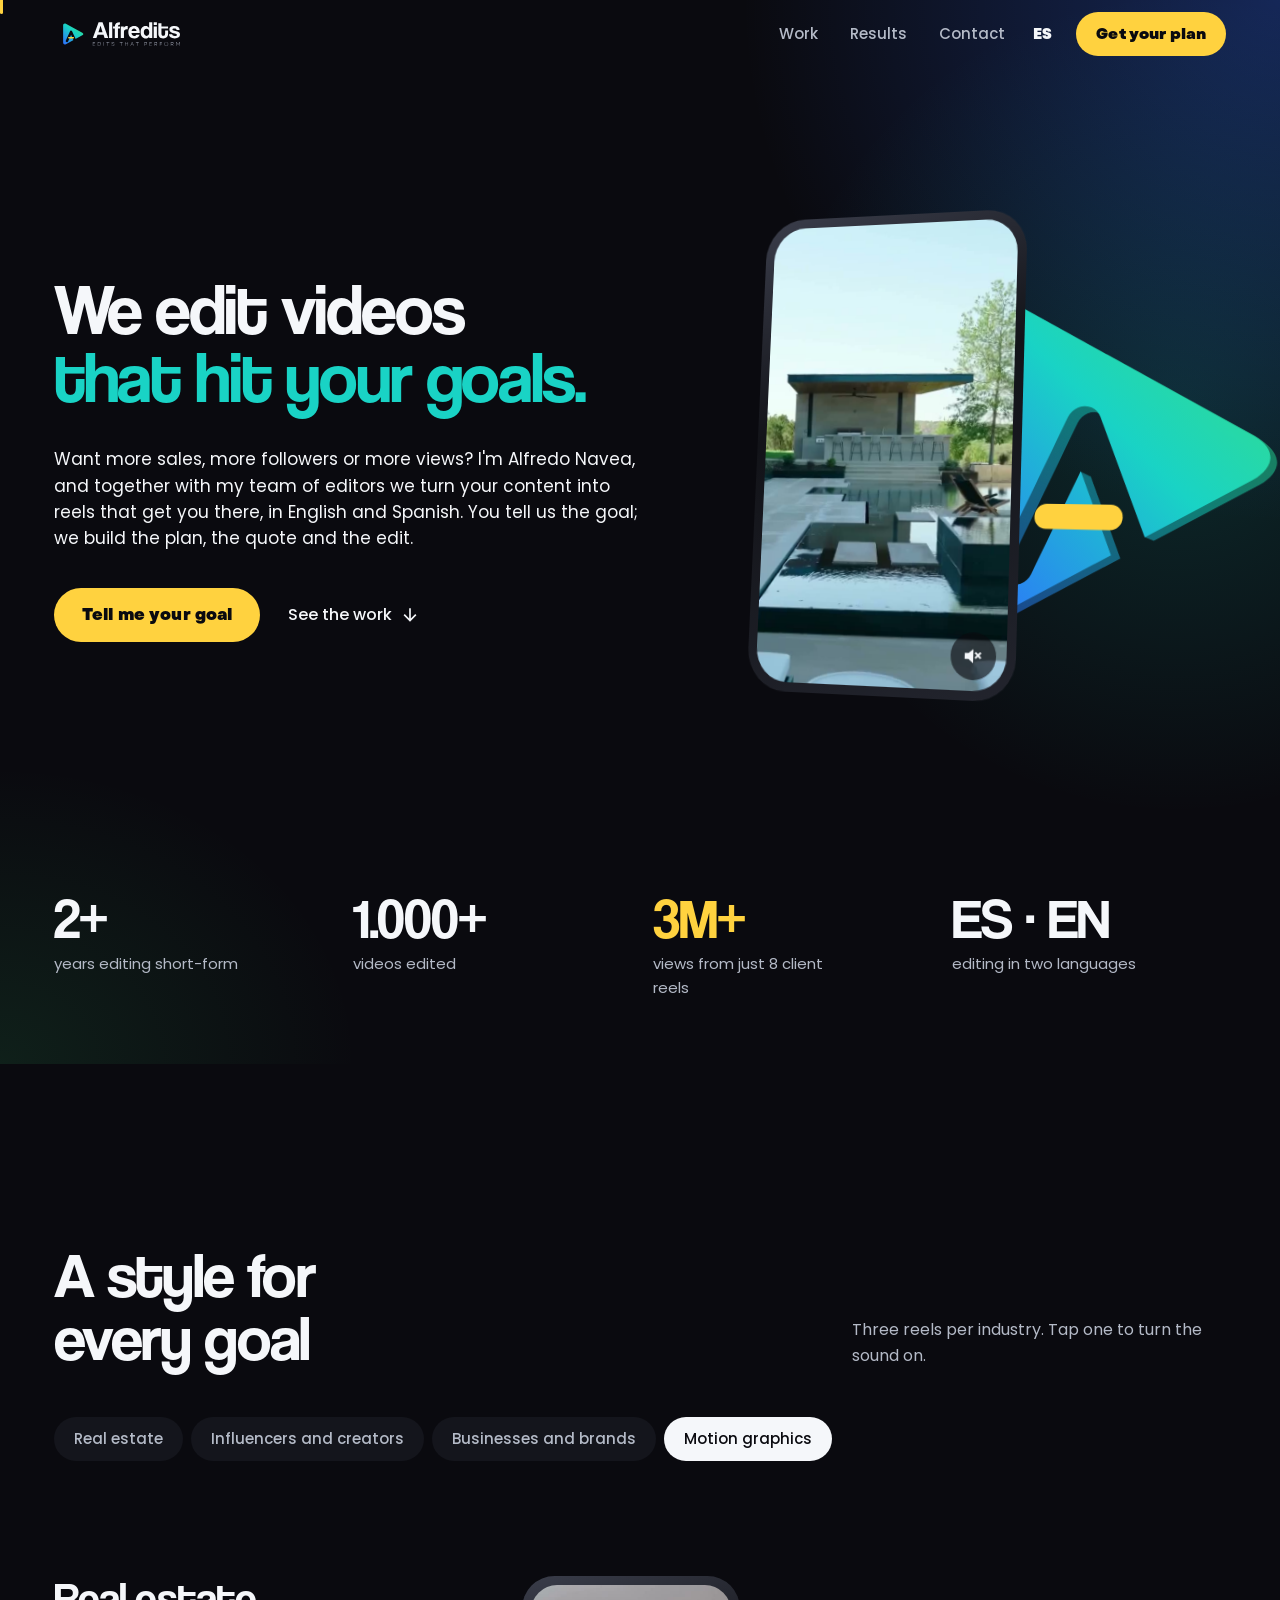
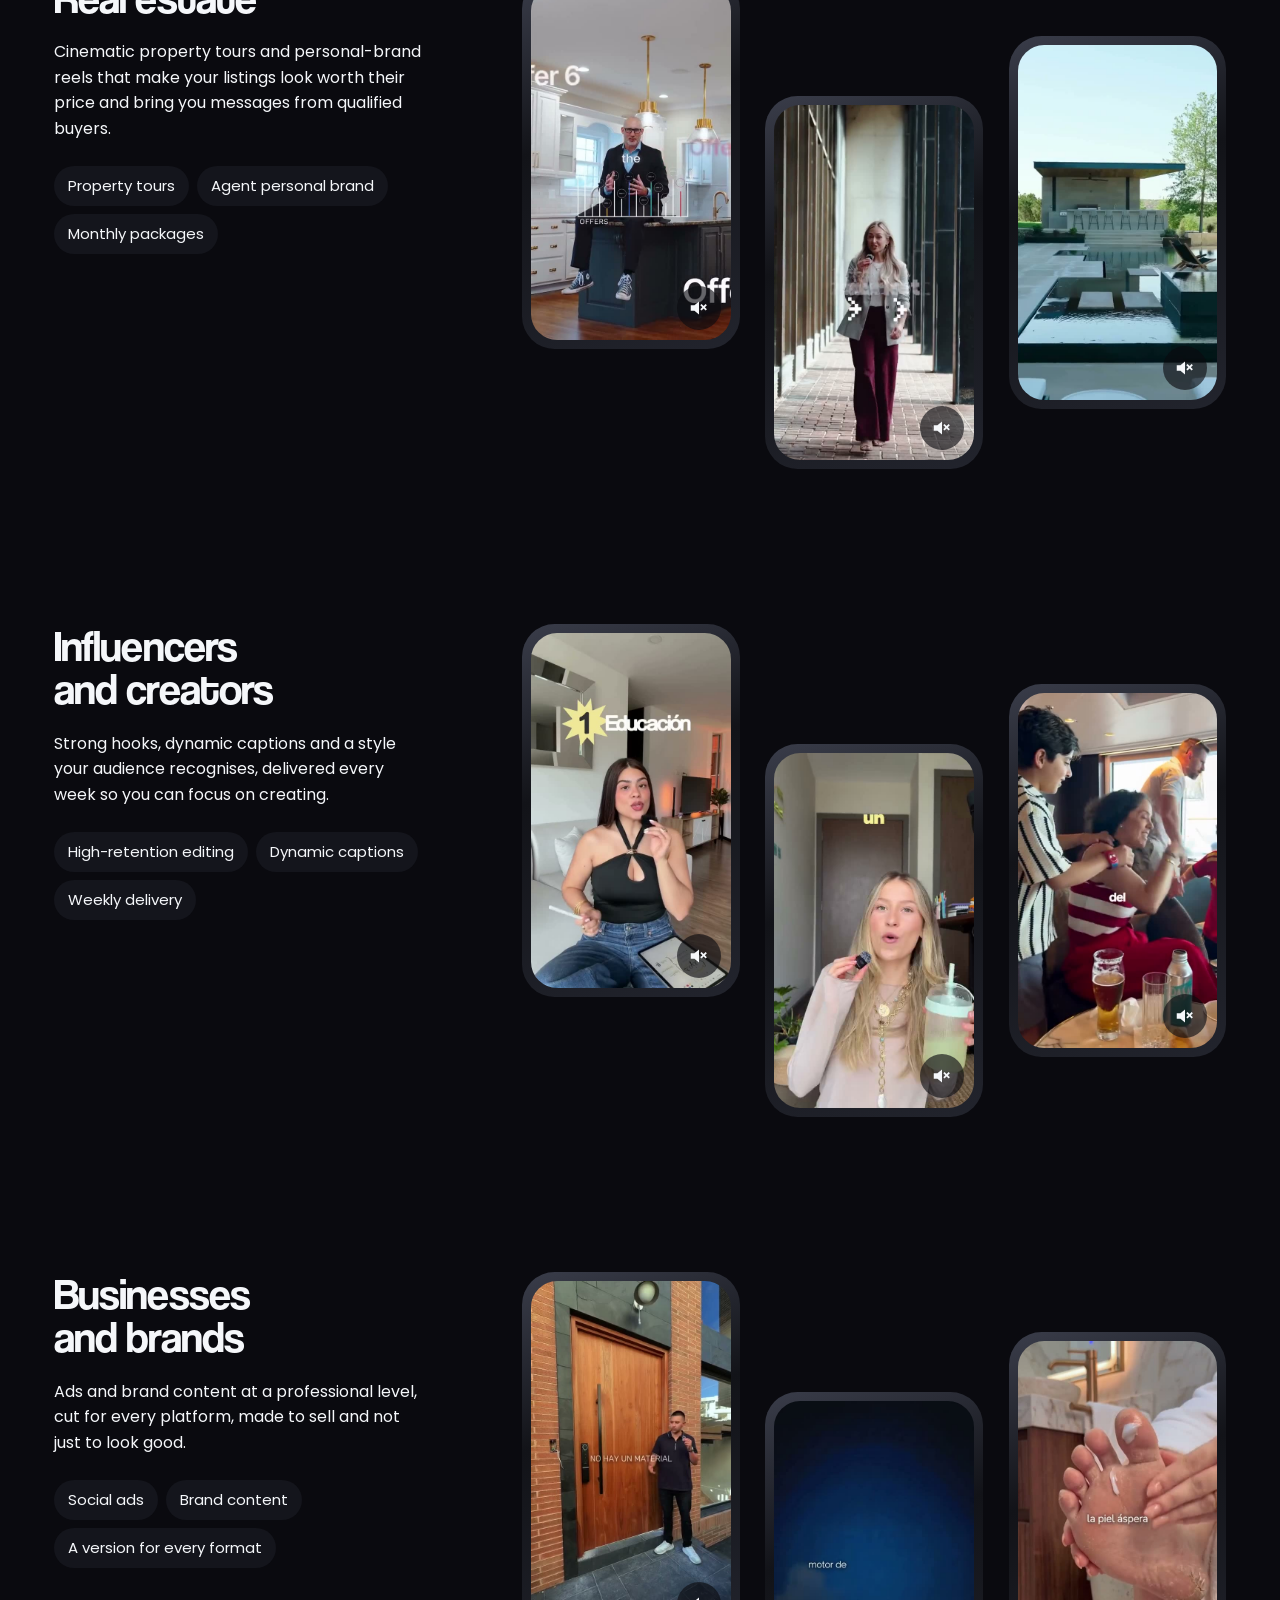
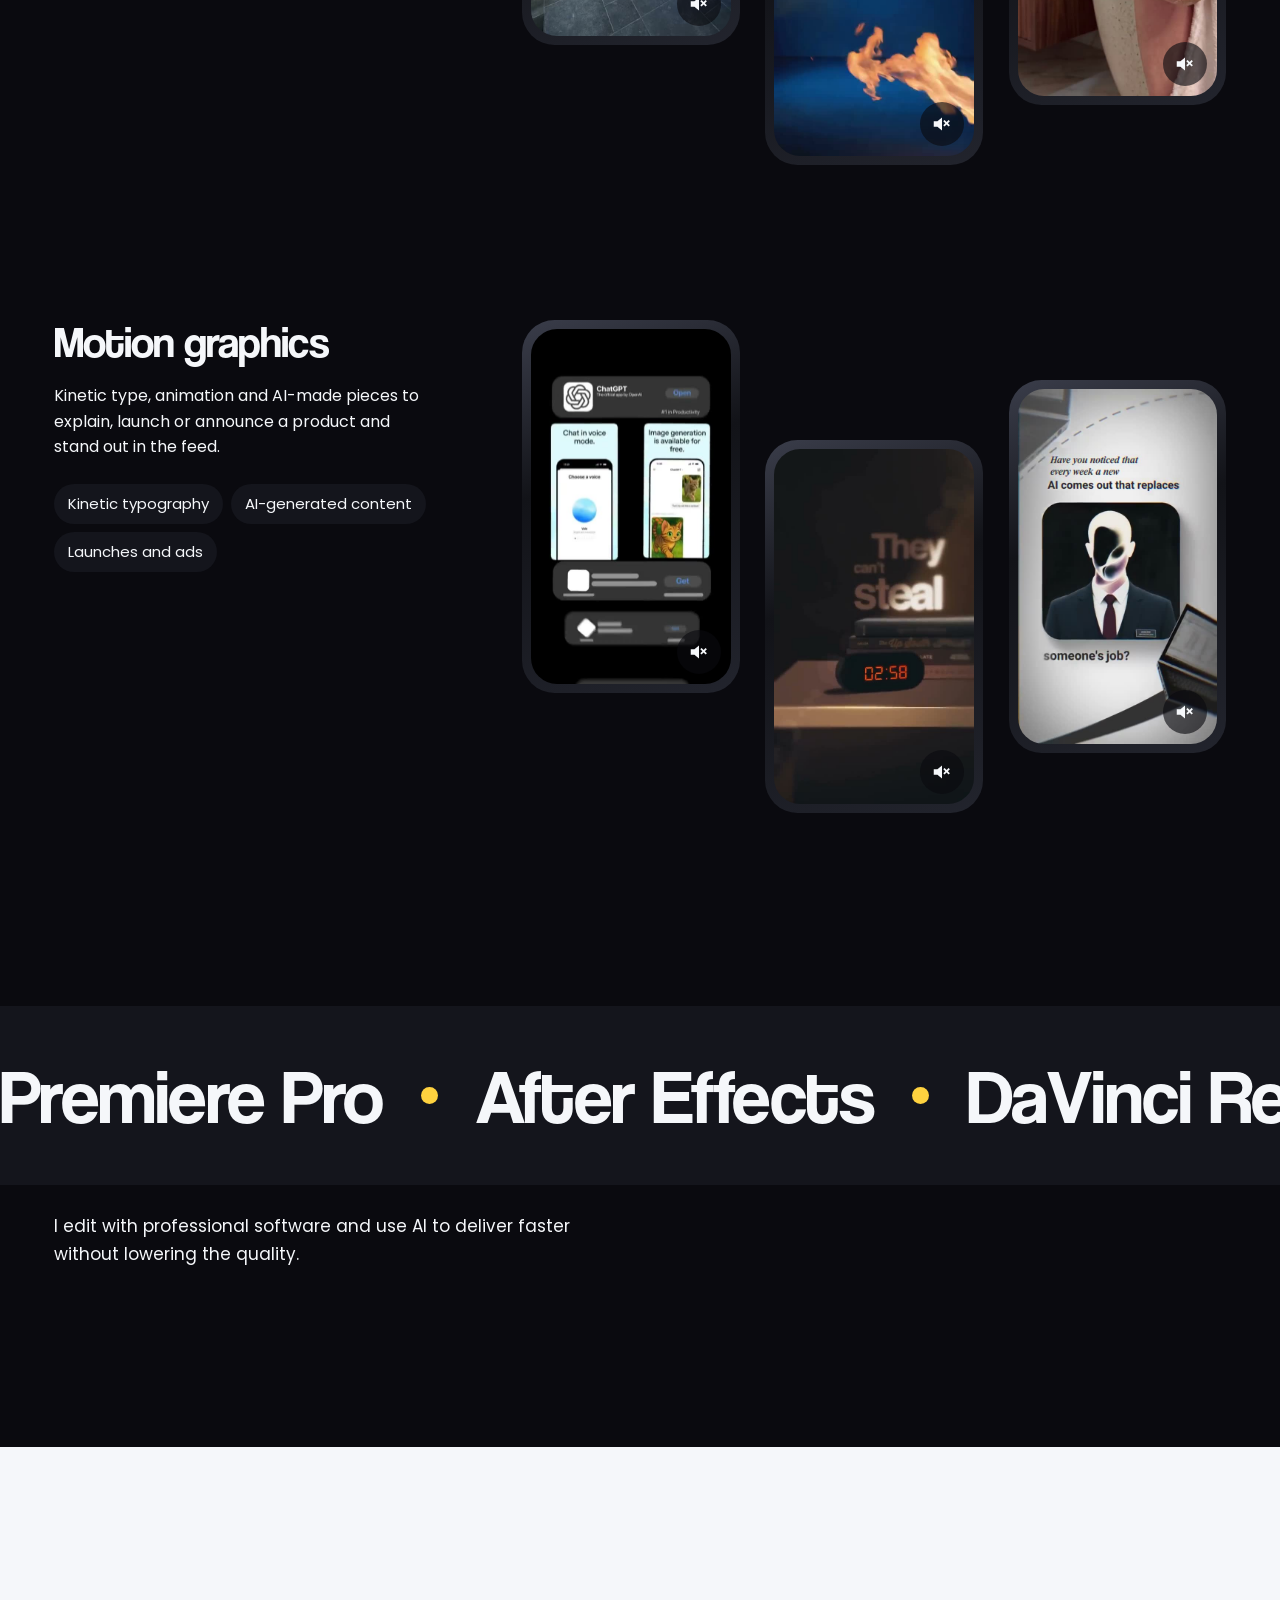
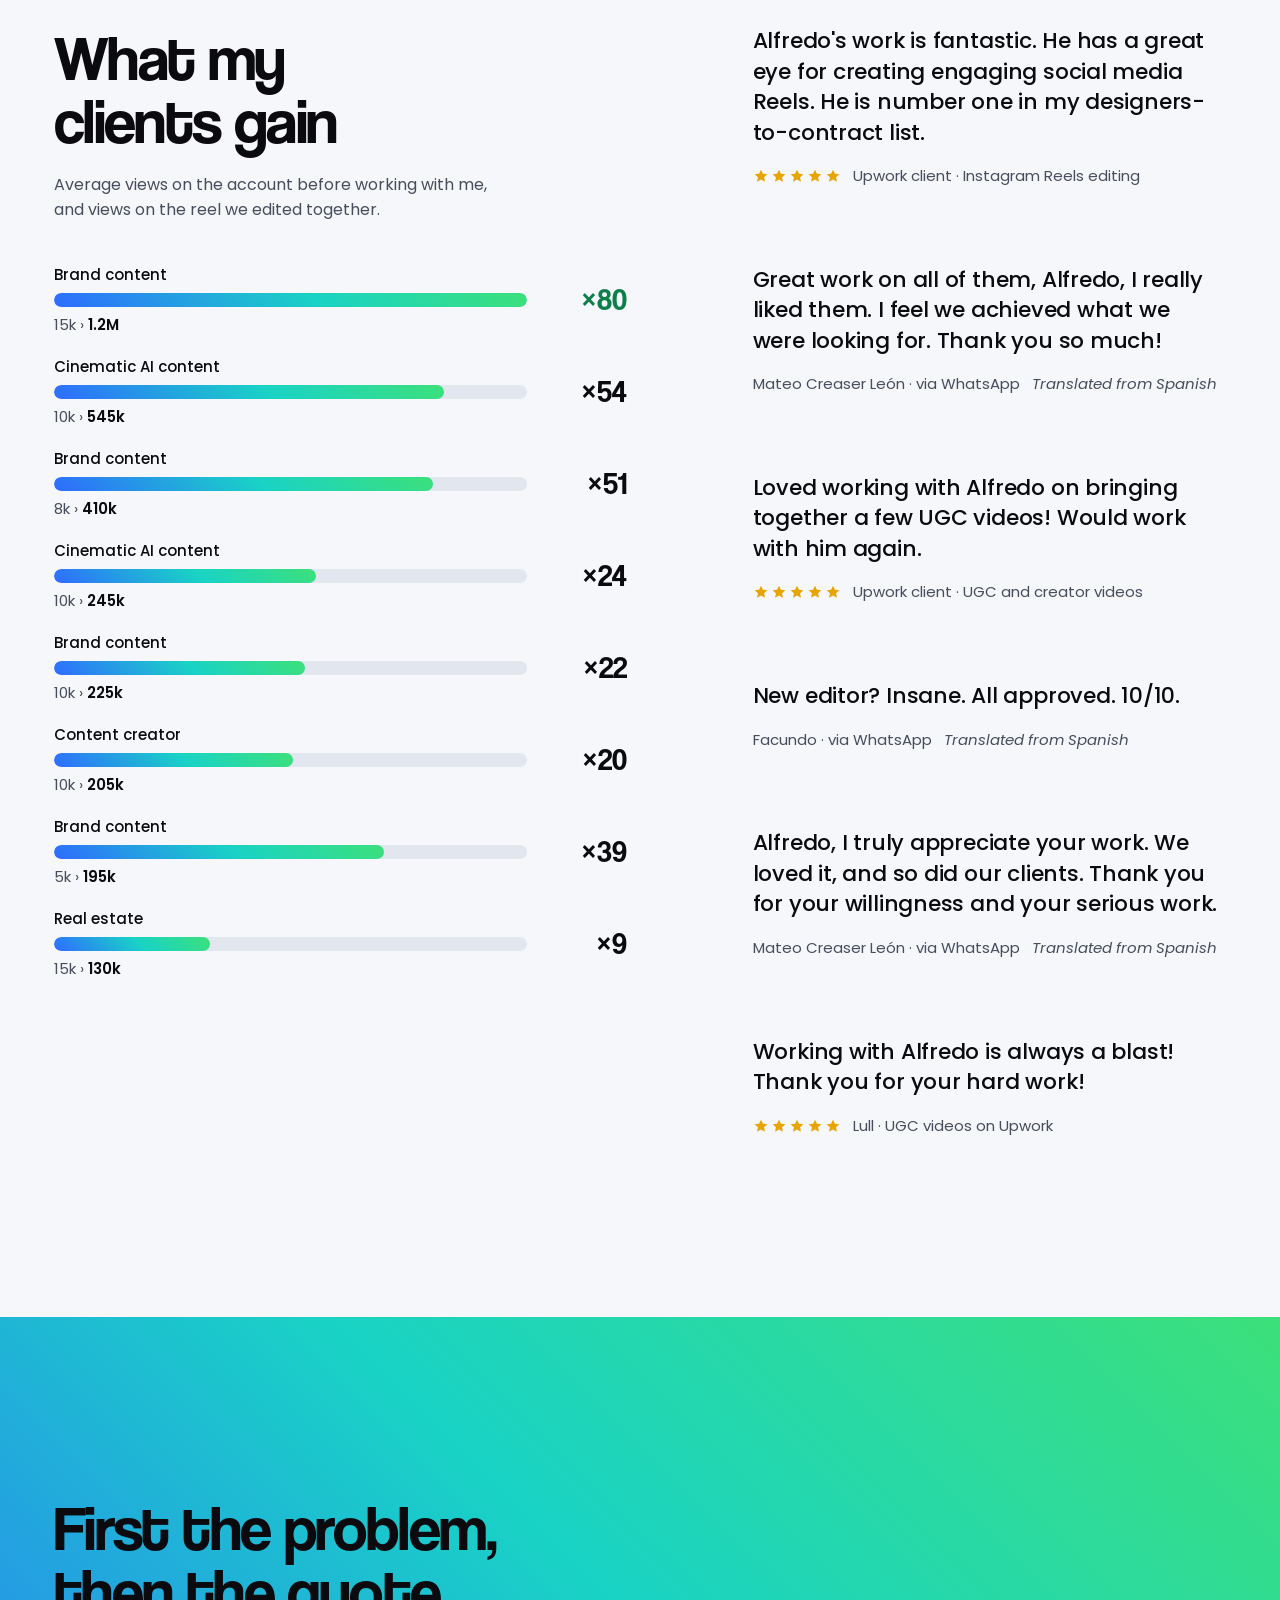
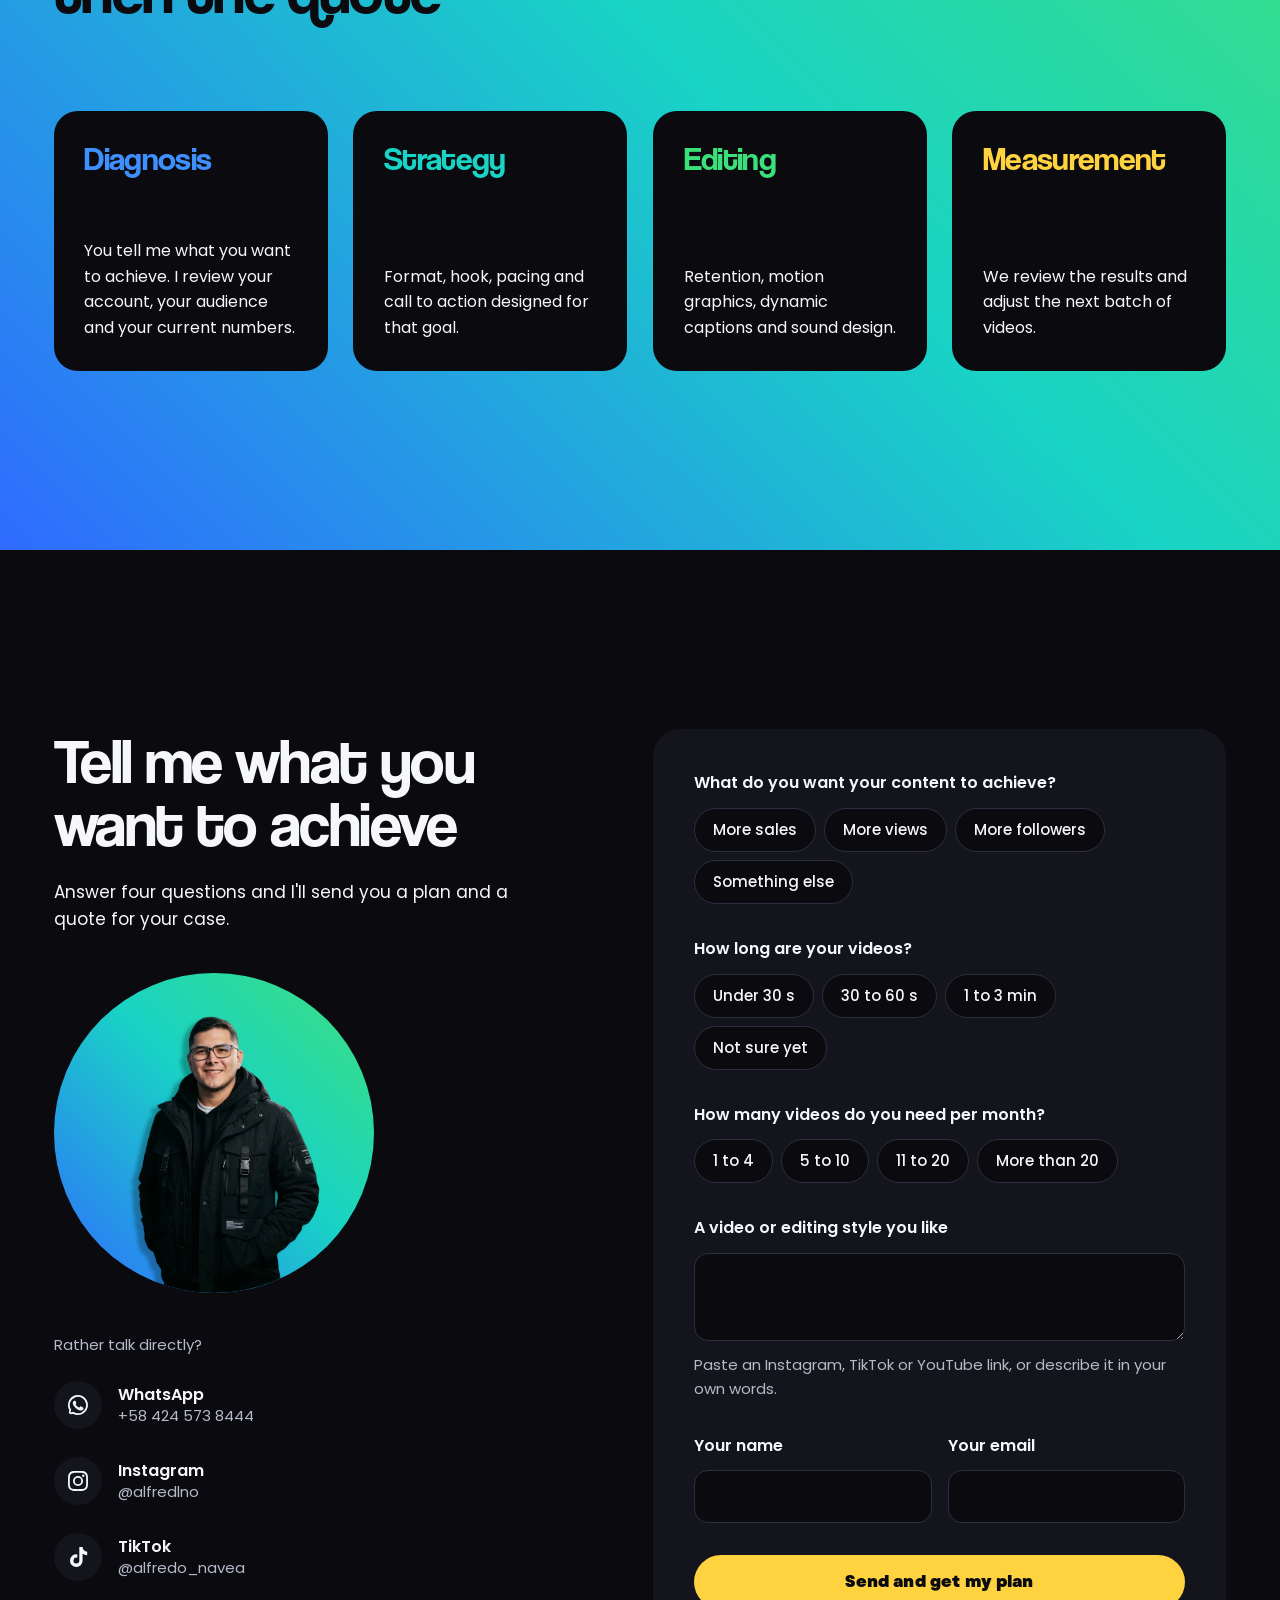
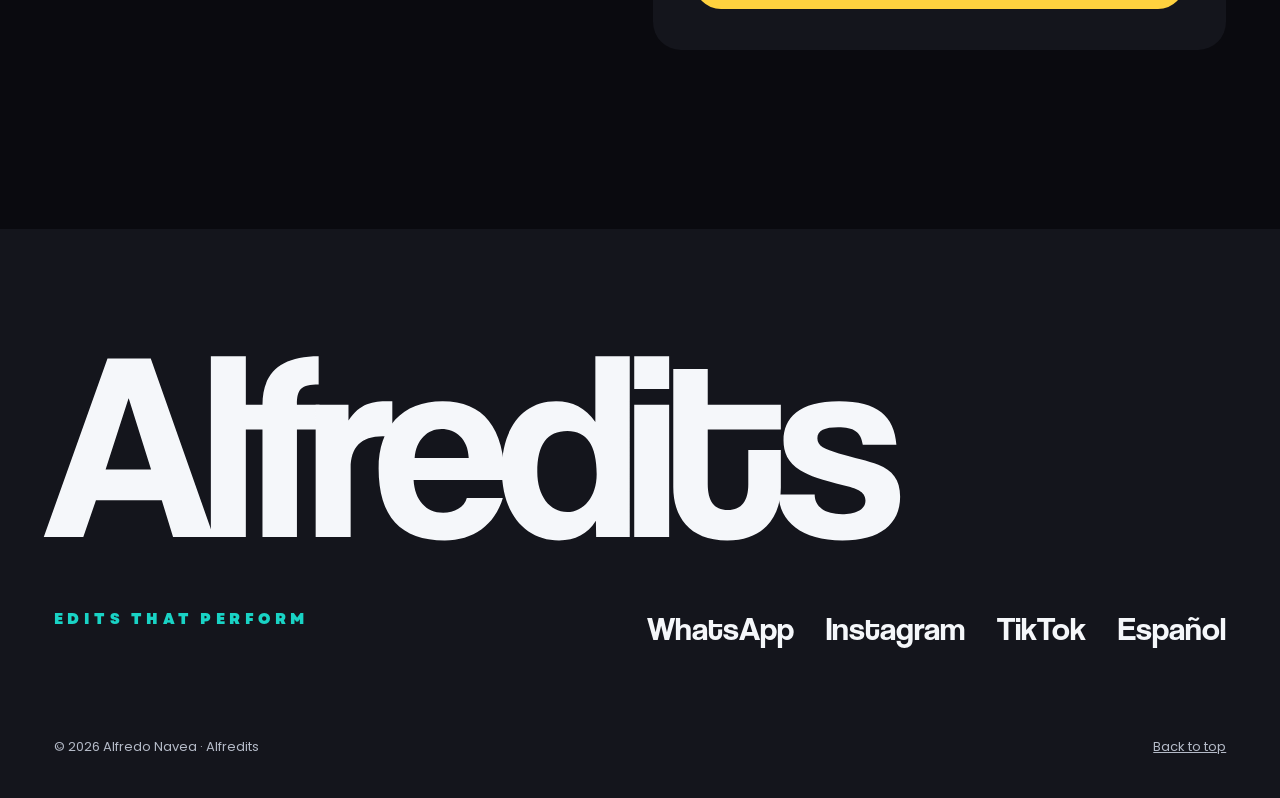
==== commit c5245c49: "Formulario: envío por correo con Web3Forms Co-Authored-By: Claude Opus 5.5 <noreply@anthropic.com>" ====
--- a/en/index.html
+++ b/en/index.html
@@ -403,7 +403,7 @@
     </div>
     <input class="hp" type="checkbox" name="botcheck" tabindex="-1" autocomplete="off" aria-hidden="true">
     <button class="btn btn--block" type="submit">Send and get my plan</button>
-    <p class="form__note">WhatsApp will open with your answers ready to send.</p>
+    
     <p class="form__status" role="status" aria-live="polite"></p>
   </form>
 </section>
@@ -429,7 +429,7 @@
 
 <a class="wa-float" href="https://wa.me/584245738444?text=Hi%20Alfredo%2C%20I%20saw%20your%20website%20and%20I%27d%20like%20some%20information." target="_blank" rel="noopener" aria-label="Message me on WhatsApp"><svg viewBox="0 0 24 24" aria-hidden="true" focusable="false"><path fill="currentColor" d="M12 2a10 10 0 0 0-8.6 15.1L2 22l5-1.3A10 10 0 1 0 12 2Zm0 18.2c-1.5 0-3-.4-4.3-1.2l-.3-.2-3 .8.8-2.9-.2-.3A8.2 8.2 0 1 1 12 20.2Zm4.5-6.1c-.2-.1-1.5-.7-1.7-.8-.2-.1-.4-.1-.6.1l-.8 1c-.1.2-.3.2-.5.1a6.7 6.7 0 0 1-3.3-2.9c-.3-.4.2-.4.7-1.3.1-.2 0-.3 0-.4l-.8-1.8c-.2-.5-.4-.4-.6-.4h-.5a1 1 0 0 0-.7.3 3 3 0 0 0-.9 2.2 5.2 5.2 0 0 0 1.1 2.7 11.8 11.8 0 0 0 4.5 4c1.7.7 2.3.8 3.2.6.5-.1 1.5-.6 1.7-1.2.2-.6.2-1.1.2-1.2l-.5-.3Z"/></svg></a>
 
-<script>window.ALF={"lang": "en", "key": "", "wa": "584245738444", "msg": {"f_enviando": "Sending…", "f_ok": "Done! I got your request. I'll email you your plan.", "f_error": "It couldn't be sent. Message me on WhatsApp and we'll sort it out right away.", "f_falta": "Check the highlighted fields.", "f_email_mal": "Enter a valid email, for example name@gmail.com.", "f_wa_intro": "Hi Alfredo, I'd like a plan for my content.", "f_asunto": "New request from the Alfredits website", "f_enviar": "Send and get my plan"}, "labels": {"objetivo": "What do you want your content to achieve?", "duracion": "How long are your videos?", "volumen": "How many videos do you need per month?", "referencia": "A video or editing style you like", "nombre": "Your name", "email": "Your email"}}</script>
+<script>window.ALF={"lang": "en", "key": "d2028e0f-f655-42e5-9f42-e72b4b17facd", "wa": "584245738444", "msg": {"f_enviando": "Sending…", "f_ok": "Done! I got your request. I'll email you your plan.", "f_error": "It couldn't be sent. Message me on WhatsApp and we'll sort it out right away.", "f_falta": "Check the highlighted fields.", "f_email_mal": "Enter a valid email, for example name@gmail.com.", "f_wa_intro": "Hi Alfredo, I'd like a plan for my content.", "f_asunto": "New request from the Alfredits website", "f_enviar": "Send and get my plan"}, "labels": {"objetivo": "What do you want your content to achieve?", "duracion": "How long are your videos?", "volumen": "How many videos do you need per month?", "referencia": "A video or editing style you like", "nombre": "Your name", "email": "Your email"}}</script>
 <script src="../assets/js/main.js?v=8" defer></script>
 </body>
 </html>
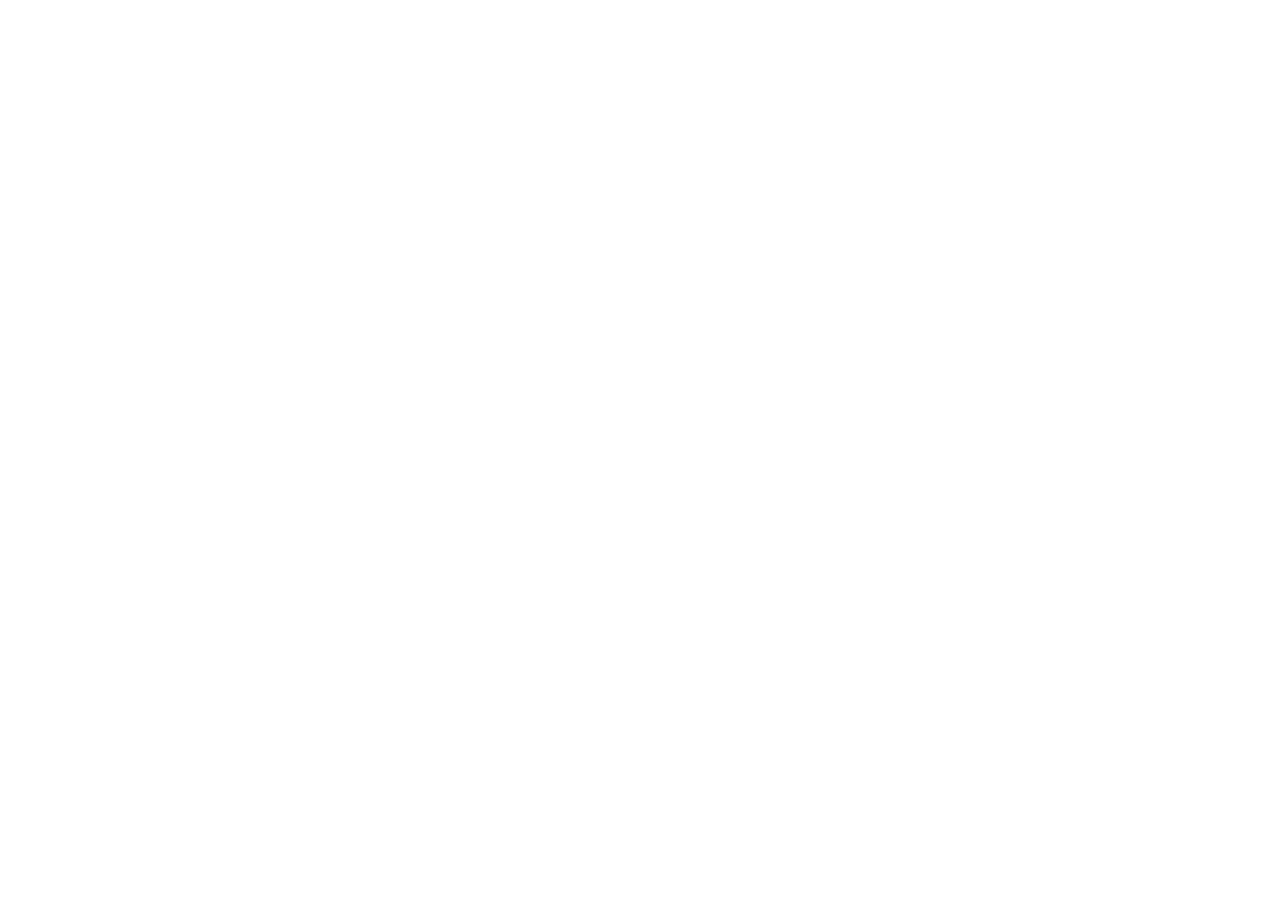
==== commit dad60a02: "La web se mudó a alfredits.github.io: redirección Co-Authored-By: Claude Opus 5.5 <noreply@anthropic" ====
--- a/en/index.html
+++ b/en/index.html
@@ -1,435 +1,14 @@
 <!doctype html>
-<html lang="en">
+<html lang="es">
 <head>
 <meta charset="utf-8">
-<meta name="viewport" content="width=device-width, initial-scale=1, viewport-fit=cover">
-<title>Alfredits · Short-form video editor | Alfredo Navea</title>
-<meta name="description" content="Alfredo Navea (Alfredits) edits Reels, TikToks and Shorts in English and Spanish for real estate, creators and brands. More sales, views and followers.">
-<meta name="author" content="Alfredo Navea">
-<meta name="robots" content="index, follow, max-image-preview:large, max-video-preview:-1">
-<link rel="canonical" href="https://naveaalfredo-cell.github.io/en/">
-<link rel="alternate" hreflang="es" href="https://naveaalfredo-cell.github.io/">
-<link rel="alternate" hreflang="en" href="https://naveaalfredo-cell.github.io/en/">
-<link rel="alternate" hreflang="x-default" href="https://naveaalfredo-cell.github.io/">
-<meta name="theme-color" content="#0A0A0F">
-<meta name="color-scheme" content="dark">
-<link rel="icon" href="../assets/img/isotipo-color.svg" type="image/svg+xml">
-<link rel="icon" href="../favicon.ico" sizes="32x32">
-<link rel="apple-touch-icon" href="../assets/img/apple-touch-icon.png">
-<meta property="og:type" content="website">
-<meta property="og:site_name" content="Alfredits">
-<meta property="og:title" content="Alfredits · Short-form video editor | Alfredo Navea">
-<meta property="og:description" content="Alfredo Navea (Alfredits) edits Reels, TikToks and Shorts in English and Spanish for real estate, creators and brands. More sales, views and followers.">
-<meta property="og:url" content="https://naveaalfredo-cell.github.io/en/">
-<meta property="og:locale" content="en_US">
-<meta property="og:locale:alternate" content="es_ES">
-<meta property="og:image" content="https://naveaalfredo-cell.github.io/assets/img/og.jpg">
-<meta property="og:image:width" content="1200">
-<meta property="og:image:height" content="630">
-<meta property="og:image:alt" content="Alfredits, short-form video editor: edits that perform">
-<meta name="twitter:card" content="summary_large_image">
-<meta name="twitter:title" content="Alfredits · Short-form video editor | Alfredo Navea">
-<meta name="twitter:description" content="Alfredo Navea (Alfredits) edits Reels, TikToks and Shorts in English and Spanish for real estate, creators and brands. More sales, views and followers.">
-<meta name="twitter:image" content="https://naveaalfredo-cell.github.io/assets/img/og.jpg">
-<link rel="preload" href="../assets/fonts/Coolvetica-Rg.woff2" as="font" type="font/woff2" crossorigin>
-<link rel="preconnect" href="https://fonts.googleapis.com">
-<link rel="preconnect" href="https://fonts.gstatic.com" crossorigin>
-<link rel="stylesheet" href="https://fonts.googleapis.com/css2?family=Poppins:wght@400;500;600&display=swap">
-<link rel="stylesheet" href="../assets/css/styles.css?v=8">
-<script>document.documentElement.classList.add('js')</script>
-<script type="application/ld+json">{"@context": "https://schema.org", "@graph": [{"@type": "Person", "@id": "https://naveaalfredo-cell.github.io/#alfredo", "name": "Alfredo Navea", "alternateName": "Alfredits", "jobTitle": "Video editor", "description": "Alfredo Navea (Alfredits) edits Reels, TikToks and Shorts in English and Spanish for real estate, creators and brands. More sales, views and followers.", "image": "https://naveaalfredo-cell.github.io/assets/img/alfredo-chaqueta.webp", "url": "https://naveaalfredo-cell.github.io/en/", "knowsLanguage": ["es", "en"], "knowsAbout": ["Video editing", "Short-form video", "Motion graphics", "Sound design", "Real estate video", "Instagram Reels", "TikTok", "YouTube Shorts"], "sameAs": ["https://www.instagram.com/alfredlno/", "https://www.tiktok.com/@alfredo_navea"], "worksFor": {"@id": "https://naveaalfredo-cell.github.io/#alfredits"}}, {"@type": "Organization", "@id": "https://naveaalfredo-cell.github.io/#alfredits", "name": "Alfredits", "slogan": "Edits that perform", "url": "https://naveaalfredo-cell.github.io/en/", "logo": {"@type": "ImageObject", "url": "https://naveaalfredo-cell.github.io/assets/img/apple-touch-icon.png", "width": 180, "height": 180}, "image": "https://naveaalfredo-cell.github.io/assets/img/og.jpg", "description": "Alfredo Navea (Alfredits) edits Reels, TikToks and Shorts in English and Spanish for real estate, creators and brands. More sales, views and followers.", "founder": {"@id": "https://naveaalfredo-cell.github.io/#alfredo"}, "contactPoint": {"@type": "ContactPoint", "telephone": "+584245738444", "contactType": "sales", "availableLanguage": ["Spanish", "English"]}, "areaServed": "Worldwide", "knowsAbout": ["Video editing", "Short-form video", "Motion graphics", "AI video", "Real estate marketing video", "Content creator editing", "Brand content"], "availableLanguage": ["Spanish", "English"], "sameAs": ["https://www.instagram.com/alfredlno/", "https://www.tiktok.com/@alfredo_navea"], "hasOfferCatalog": {"@type": "OfferCatalog", "name": "A style for every goal", "itemListElement": [{"@type": "Offer", "itemOffered": {"@type": "Service", "name": "Real estate", "description": "Cinematic property tours and personal-brand reels that make your listings look worth their price and bring you messages from qualified buyers."}}, {"@type": "Offer", "itemOffered": {"@type": "Service", "name": "Influencers and creators", "description": "Strong hooks, dynamic captions and a style your audience recognises, delivered every week so you can focus on creating."}}, {"@type": "Offer", "itemOffered": {"@type": "Service", "name": "Businesses and brands", "description": "Ads and brand content at a professional level, cut for every platform, made to sell and not just to look good."}}, {"@type": "Offer", "itemOffered": {"@type": "Service", "name": "Motion graphics", "description": "Kinetic type, animation and AI-made pieces to explain, launch or announce a product and stand out in the feed."}}]}}, {"@type": "WebSite", "@id": "https://naveaalfredo-cell.github.io/#web", "url": "https://naveaalfredo-cell.github.io/", "name": "Alfredits", "inLanguage": ["es", "en"], "publisher": {"@id": "https://naveaalfredo-cell.github.io/#alfredits"}}, {"@type": "WebPage", "@id": "https://naveaalfredo-cell.github.io/en/#pagina", "url": "https://naveaalfredo-cell.github.io/en/", "name": "Alfredits · Short-form video editor | Alfredo Navea", "description": "Alfredo Navea (Alfredits) edits Reels, TikToks and Shorts in English and Spanish for real estate, creators and brands. More sales, views and followers.", "inLanguage": "en", "isPartOf": {"@id": "https://naveaalfredo-cell.github.io/#web"}, "about": {"@id": "https://naveaalfredo-cell.github.io/#alfredits"}, "primaryImageOfPage": "https://naveaalfredo-cell.github.io/assets/img/og.jpg", "speakable": {"@type": "SpeakableSpecification", "cssSelector": [".hero__title", ".hero__text"]}, "hasPart": [{"@type": "VideoObject", "name": "Reel: Real estate 1", "description": "Cinematic property tours and personal-brand reels that make your listings look worth their price and bring you messages from qualified buyers.", "thumbnailUrl": "https://naveaalfredo-cell.github.io/assets/poster/inmobiliaria-1.jpg", "contentUrl": "https://naveaalfredo-cell.github.io/assets/video/inmobiliaria-1.mp4", "uploadDate": "2026-10-29", "creator": {"@id": "https://naveaalfredo-cell.github.io/#alfredo"}}, {"@type": "VideoObject", "name": "Reel: Real estate 2", "description": "Cinematic property tours and personal-brand reels that make your listings look worth their price and bring you messages from qualified buyers.", "thumbnailUrl": "https://naveaalfredo-cell.github.io/assets/poster/inmobiliaria-2.jpg", "contentUrl": "https://naveaalfredo-cell.github.io/assets/video/inmobiliaria-2.mp4", "uploadDate": "2026-10-29", "creator": {"@id": "https://naveaalfredo-cell.github.io/#alfredo"}}, {"@type": "VideoObject", "name": "Reel: Real estate 3", "description": "Cinematic property tours and personal-brand reels that make your listings look worth their price and bring you messages from qualified buyers.", "thumbnailUrl": "https://naveaalfredo-cell.github.io/assets/poster/inmobiliaria-3.jpg", "contentUrl": "https://naveaalfredo-cell.github.io/assets/video/inmobiliaria-3.mp4", "uploadDate": "2026-10-29", "creator": {"@id": "https://naveaalfredo-cell.github.io/#alfredo"}}, {"@type": "VideoObject", "name": "Reel: Influencers and creators 1", "description": "Strong hooks, dynamic captions and a style your audience recognises, delivered every week so you can focus on creating.", "thumbnailUrl": "https://naveaalfredo-cell.github.io/assets/poster/creadores-1.jpg", "contentUrl": "https://naveaalfredo-cell.github.io/assets/video/creadores-1.mp4", "uploadDate": "2026-10-29", "creator": {"@id": "https://naveaalfredo-cell.github.io/#alfredo"}}, {"@type": "VideoObject", "name": "Reel: Influencers and creators 2", "description": "Strong hooks, dynamic captions and a style your audience recognises, delivered every week so you can focus on creating.", "thumbnailUrl": "https://naveaalfredo-cell.github.io/assets/poster/creadores-2.jpg", "contentUrl": "https://naveaalfredo-cell.github.io/assets/video/creadores-2.mp4", "uploadDate": "2026-10-29", "creator": {"@id": "https://naveaalfredo-cell.github.io/#alfredo"}}, {"@type": "VideoObject", "name": "Reel: Influencers and creators 3", "description": "Strong hooks, dynamic captions and a style your audience recognises, delivered every week so you can focus on creating.", "thumbnailUrl": "https://naveaalfredo-cell.github.io/assets/poster/creadores-3.jpg", "contentUrl": "https://naveaalfredo-cell.github.io/assets/video/creadores-3.mp4", "uploadDate": "2026-10-29", "creator": {"@id": "https://naveaalfredo-cell.github.io/#alfredo"}}, {"@type": "VideoObject", "name": "Reel: Businesses and brands 1", "description": "Ads and brand content at a professional level, cut for every platform, made to sell and not just to look good.", "thumbnailUrl": "https://naveaalfredo-cell.github.io/assets/poster/marcas-1.jpg", "contentUrl": "https://naveaalfredo-cell.github.io/assets/video/marcas-1.mp4", "uploadDate": "2026-10-29", "creator": {"@id": "https://naveaalfredo-cell.github.io/#alfredo"}}, {"@type": "VideoObject", "name": "Reel: Businesses and brands 2", "description": "Ads and brand content at a professional level, cut for every platform, made to sell and not just to look good.", "thumbnailUrl": "https://naveaalfredo-cell.github.io/assets/poster/marcas-2.jpg", "contentUrl": "https://naveaalfredo-cell.github.io/assets/video/marcas-2.mp4", "uploadDate": "2026-10-29", "creator": {"@id": "https://naveaalfredo-cell.github.io/#alfredo"}}, {"@type": "VideoObject", "name": "Reel: Businesses and brands 3", "description": "Ads and brand content at a professional level, cut for every platform, made to sell and not just to look good.", "thumbnailUrl": "https://naveaalfredo-cell.github.io/assets/poster/marcas-3.jpg", "contentUrl": "https://naveaalfredo-cell.github.io/assets/video/marcas-3.mp4", "uploadDate": "2026-10-29", "creator": {"@id": "https://naveaalfredo-cell.github.io/#alfredo"}}, {"@type": "VideoObject", "name": "Reel: Motion graphics 1", "description": "Kinetic type, animation and AI-made pieces to explain, launch or announce a product and stand out in the feed.", "thumbnailUrl": "https://naveaalfredo-cell.github.io/assets/poster/motion-1.jpg", "contentUrl": "https://naveaalfredo-cell.github.io/assets/video/motion-1.mp4", "uploadDate": "2026-10-29", "creator": {"@id": "https://naveaalfredo-cell.github.io/#alfredo"}}, {"@type": "VideoObject", "name": "Reel: Motion graphics 2", "description": "Kinetic type, animation and AI-made pieces to explain, launch or announce a product and stand out in the feed.", "thumbnailUrl": "https://naveaalfredo-cell.github.io/assets/poster/motion-2.jpg", "contentUrl": "https://naveaalfredo-cell.github.io/assets/video/motion-2.mp4", "uploadDate": "2026-10-29", "creator": {"@id": "https://naveaalfredo-cell.github.io/#alfredo"}}, {"@type": "VideoObject", "name": "Reel: Motion graphics 3", "description": "Kinetic type, animation and AI-made pieces to explain, launch or announce a product and stand out in the feed.", "thumbnailUrl": "https://naveaalfredo-cell.github.io/assets/poster/motion-3.jpg", "contentUrl": "https://naveaalfredo-cell.github.io/assets/video/motion-3.mp4", "uploadDate": "2026-10-29", "creator": {"@id": "https://naveaalfredo-cell.github.io/#alfredo"}}]}]}</script>
+<title>Alfredits se ha mudado</title>
+<meta name="viewport" content="width=device-width, initial-scale=1">
+<link rel="canonical" href="https://alfredits.github.io/en/">
+<meta http-equiv="refresh" content="0; url=https://alfredits.github.io/en/">
+<script>location.replace('https://alfredits.github.io' + location.pathname + location.search + location.hash)</script>
 </head>
-<body>
-<a class="skip" href="#contenido">Skip to content</a>
-
-<div class="playhead" aria-hidden="true"><span class="playhead__bar"></span><span class="playhead__head"></span></div>
-
-<header class="nav">
-  <a class="nav__logo" href="#inicio" aria-label="Alfredits">
-    <img src="../assets/img/logo-horizontal-blanco.svg" alt="Alfredits" width="128" height="37">
-  </a>
-  <nav class="nav__links" aria-label="Principal">
-    <a href="#trabajos">Work</a>
-    <a href="#resultados">Results</a>
-    <a href="#contacto">Contact</a>
-  </nav>
-  <div class="nav__end">
-    <a class="nav__lang" href="../" hreflang="es" lang="es" aria-label="Ver la web en español">ES</a>
-    <a class="btn btn--sm" href="#contacto">Get your plan</a>
-  </div>
-</header>
-
-<main id="contenido">
-
-<section class="hero" id="inicio" data-hero>
-  <div class="hero__glow" aria-hidden="true"></div>
-  <div class="hero__copy">
-    <h1 class="hero__title" data-reveal><span>We edit videos</span> <span>that hit your goals.</span></h1>
-    <p class="hero__text" data-reveal>Want more sales, more followers or more views? I&#x27;m Alfredo Navea, and together with my team of editors we turn your content into reels that get you there, in English and Spanish. You tell us the goal; we build the plan, the quote and the edit.</p>
-    <div class="hero__actions" data-reveal>
-      <a class="btn" href="#contacto">Tell me your goal</a>
-      <a class="link" href="#trabajos">See the work <svg viewBox="0 0 24 24" aria-hidden="true" focusable="false"><path fill="currentColor" d="M11 4h2v12.2l5.3-5.3 1.4 1.4L12 20l-7.7-7.7 1.4-1.4 5.3 5.3V4Z"/></svg></a>
-    </div>
-  </div>
-  <div class="hero__stage" aria-hidden="false">
-    <div class="iso3d" aria-hidden="true" data-iso>
-      <svg class="iso3d__layer" viewBox="0 0 120 120" aria-hidden="true" focusable="false"><defs><mask id="m-x0" maskUnits="userSpaceOnUse" x="0" y="0" width="120" height="120"><rect width="120" height="120" fill="#fff"/><path d="M40 86 L55 52 L70 86" fill="none" stroke="#000" stroke-width="9" stroke-linecap="round" stroke-linejoin="round"/></mask><linearGradient id="g-x0" x1="26" y1="100" x2="100" y2="20" gradientUnits="userSpaceOnUse"><stop offset="0" stop-color="#1b3e94"/><stop offset=".55" stop-color="#0f7d75"/><stop offset="1" stop-color="#238446"/></linearGradient></defs><path mask="url(#m-x0)" d="M36 22 C31 19 26 22 26 28 V92 C26 98 31 101 36 98 L96 65 C101 62 101 58 96 55 Z" fill="url(#g-x0)"/></svg><svg class="iso3d__layer" viewBox="0 0 120 120" aria-hidden="true" focusable="false"><defs><mask id="m-x1" maskUnits="userSpaceOnUse" x="0" y="0" width="120" height="120"><rect width="120" height="120" fill="#fff"/><path d="M40 86 L55 52 L70 86" fill="none" stroke="#000" stroke-width="9" stroke-linecap="round" stroke-linejoin="round"/></mask><linearGradient id="g-x1" x1="26" y1="100" x2="100" y2="20" gradientUnits="userSpaceOnUse"><stop offset="0" stop-color="#1b3e94"/><stop offset=".55" stop-color="#0f7d75"/><stop offset="1" stop-color="#238446"/></linearGradient></defs><path mask="url(#m-x1)" d="M36 22 C31 19 26 22 26 28 V92 C26 98 31 101 36 98 L96 65 C101 62 101 58 96 55 Z" fill="url(#g-x1)"/></svg><svg class="iso3d__layer" viewBox="0 0 120 120" aria-hidden="true" focusable="false"><defs><mask id="m-x2" maskUnits="userSpaceOnUse" x="0" y="0" width="120" height="120"><rect width="120" height="120" fill="#fff"/><path d="M40 86 L55 52 L70 86" fill="none" stroke="#000" stroke-width="9" stroke-linecap="round" stroke-linejoin="round"/></mask><linearGradient id="g-x2" x1="26" y1="100" x2="100" y2="20" gradientUnits="userSpaceOnUse"><stop offset="0" stop-color="#1b3e94"/><stop offset=".55" stop-color="#0f7d75"/><stop offset="1" stop-color="#238446"/></linearGradient></defs><path mask="url(#m-x2)" d="M36 22 C31 19 26 22 26 28 V92 C26 98 31 101 36 98 L96 65 C101 62 101 58 96 55 Z" fill="url(#g-x2)"/></svg><svg class="iso3d__layer" viewBox="0 0 120 120" aria-hidden="true" focusable="false"><defs><mask id="m-x3" maskUnits="userSpaceOnUse" x="0" y="0" width="120" height="120"><rect width="120" height="120" fill="#fff"/><path d="M40 86 L55 52 L70 86" fill="none" stroke="#000" stroke-width="9" stroke-linecap="round" stroke-linejoin="round"/></mask><linearGradient id="g-x3" x1="26" y1="100" x2="100" y2="20" gradientUnits="userSpaceOnUse"><stop offset="0" stop-color="#1b3e94"/><stop offset=".55" stop-color="#0f7d75"/><stop offset="1" stop-color="#238446"/></linearGradient></defs><path mask="url(#m-x3)" d="M36 22 C31 19 26 22 26 28 V92 C26 98 31 101 36 98 L96 65 C101 62 101 58 96 55 Z" fill="url(#g-x3)"/></svg><svg class="iso3d__layer" viewBox="0 0 120 120" aria-hidden="true" focusable="false"><defs><mask id="m-x4" maskUnits="userSpaceOnUse" x="0" y="0" width="120" height="120"><rect width="120" height="120" fill="#fff"/><path d="M40 86 L55 52 L70 86" fill="none" stroke="#000" stroke-width="9" stroke-linecap="round" stroke-linejoin="round"/></mask><linearGradient id="g-x4" x1="26" y1="100" x2="100" y2="20" gradientUnits="userSpaceOnUse"><stop offset="0" stop-color="#1b3e94"/><stop offset=".55" stop-color="#0f7d75"/><stop offset="1" stop-color="#238446"/></linearGradient></defs><path mask="url(#m-x4)" d="M36 22 C31 19 26 22 26 28 V92 C26 98 31 101 36 98 L96 65 C101 62 101 58 96 55 Z" fill="url(#g-x4)"/></svg><svg class="iso3d__layer" viewBox="0 0 120 120" aria-hidden="true" focusable="false"><defs><mask id="m-x5" maskUnits="userSpaceOnUse" x="0" y="0" width="120" height="120"><rect width="120" height="120" fill="#fff"/><path d="M40 86 L55 52 L70 86" fill="none" stroke="#000" stroke-width="9" stroke-linecap="round" stroke-linejoin="round"/></mask><linearGradient id="g-x5" x1="26" y1="100" x2="100" y2="20" gradientUnits="userSpaceOnUse"><stop offset="0" stop-color="#1b3e94"/><stop offset=".55" stop-color="#0f7d75"/><stop offset="1" stop-color="#238446"/></linearGradient></defs><path mask="url(#m-x5)" d="M36 22 C31 19 26 22 26 28 V92 C26 98 31 101 36 98 L96 65 C101 62 101 58 96 55 Z" fill="url(#g-x5)"/></svg><svg class="iso3d__layer" viewBox="0 0 120 120" aria-hidden="true" focusable="false"><defs><mask id="m-x6" maskUnits="userSpaceOnUse" x="0" y="0" width="120" height="120"><rect width="120" height="120" fill="#fff"/><path d="M40 86 L55 52 L70 86" fill="none" stroke="#000" stroke-width="9" stroke-linecap="round" stroke-linejoin="round"/></mask><linearGradient id="g-x6" x1="26" y1="100" x2="100" y2="20" gradientUnits="userSpaceOnUse"><stop offset="0" stop-color="#1b3e94"/><stop offset=".55" stop-color="#0f7d75"/><stop offset="1" stop-color="#238446"/></linearGradient></defs><path mask="url(#m-x6)" d="M36 22 C31 19 26 22 26 28 V92 C26 98 31 101 36 98 L96 65 C101 62 101 58 96 55 Z" fill="url(#g-x6)"/></svg><svg class="iso3d__layer" viewBox="0 0 120 120" aria-hidden="true" focusable="false"><defs><mask id="m-x7" maskUnits="userSpaceOnUse" x="0" y="0" width="120" height="120"><rect width="120" height="120" fill="#fff"/><path d="M40 86 L55 52 L70 86" fill="none" stroke="#000" stroke-width="9" stroke-linecap="round" stroke-linejoin="round"/></mask><linearGradient id="g-x7" x1="26" y1="100" x2="100" y2="20" gradientUnits="userSpaceOnUse"><stop offset="0" stop-color="#1b3e94"/><stop offset=".55" stop-color="#0f7d75"/><stop offset="1" stop-color="#238446"/></linearGradient></defs><path mask="url(#m-x7)" d="M36 22 C31 19 26 22 26 28 V92 C26 98 31 101 36 98 L96 65 C101 62 101 58 96 55 Z" fill="url(#g-x7)"/></svg><svg class="iso3d__layer" viewBox="0 0 120 120" aria-hidden="true" focusable="false"><defs><mask id="m-x8" maskUnits="userSpaceOnUse" x="0" y="0" width="120" height="120"><rect width="120" height="120" fill="#fff"/><path d="M40 86 L55 52 L70 86" fill="none" stroke="#000" stroke-width="9" stroke-linecap="round" stroke-linejoin="round"/></mask><linearGradient id="g-x8" x1="26" y1="100" x2="100" y2="20" gradientUnits="userSpaceOnUse"><stop offset="0" stop-color="#1b3e94"/><stop offset=".55" stop-color="#0f7d75"/><stop offset="1" stop-color="#238446"/></linearGradient></defs><path mask="url(#m-x8)" d="M36 22 C31 19 26 22 26 28 V92 C26 98 31 101 36 98 L96 65 C101 62 101 58 96 55 Z" fill="url(#g-x8)"/></svg><svg class="iso3d__layer" viewBox="0 0 120 120" aria-hidden="true" focusable="false"><defs><mask id="m-x9" maskUnits="userSpaceOnUse" x="0" y="0" width="120" height="120"><rect width="120" height="120" fill="#fff"/><path d="M40 86 L55 52 L70 86" fill="none" stroke="#000" stroke-width="9" stroke-linecap="round" stroke-linejoin="round"/></mask><linearGradient id="g-x9" x1="26" y1="100" x2="100" y2="20" gradientUnits="userSpaceOnUse"><stop offset="0" stop-color="#1b3e94"/><stop offset=".55" stop-color="#0f7d75"/><stop offset="1" stop-color="#238446"/></linearGradient></defs><path mask="url(#m-x9)" d="M36 22 C31 19 26 22 26 28 V92 C26 98 31 101 36 98 L96 65 C101 62 101 58 96 55 Z" fill="url(#g-x9)"/></svg>
-      <svg class="iso3d__layer iso3d__front" viewBox="0 0 120 120" aria-hidden="true" focusable="false"><defs><mask id="m-front" maskUnits="userSpaceOnUse" x="0" y="0" width="120" height="120"><rect width="120" height="120" fill="#fff"/><path d="M40 86 L55 52 L70 86" fill="none" stroke="#000" stroke-width="9" stroke-linecap="round" stroke-linejoin="round"/></mask><linearGradient id="g-front" x1="26" y1="100" x2="100" y2="20" gradientUnits="userSpaceOnUse"><stop offset="0" stop-color="#2F6BFF"/><stop offset=".55" stop-color="#19D3C5"/><stop offset="1" stop-color="#3CE07A"/></linearGradient></defs><path mask="url(#m-front)" d="M36 22 C31 19 26 22 26 28 V92 C26 98 31 101 36 98 L96 65 C101 62 101 58 96 55 Z" fill="url(#g-front)"/><path d="M47 74 H63" stroke="#FFD23F" stroke-width="6" stroke-linecap="round"/></svg>
-    </div>
-    
-<figure class="phone phone--hero" data-phone>
-  <div class="phone__screen">
-    <video class="phone__video" muted loop playsinline preload="none" poster="../assets/poster/inmobiliaria-3.jpg"
-      width="540" height="960" aria-label="Real estate reel edited by Alfredits" data-src="../assets/video/inmobiliaria-3.mp4"></video>
-    <button class="phone__sound" type="button" data-sound aria-pressed="false"
-      data-on="Turn sound on" data-off="Mute">
-      <svg viewBox="0 0 24 24" aria-hidden="true" focusable="false"><path class="on" fill="currentColor" d="M3 9v6h4l5 4V5L7 9H3Zm13.5 3a4.5 4.5 0 0 0-2.5-4v8a4.5 4.5 0 0 0 2.5-4ZM14 3.2v2.1a7 7 0 0 1 0 13.4v2.1a9 9 0 0 0 0-17.6Z"/><path class="off" fill="currentColor" d="M3 9v6h4l5 4V5L7 9H3Zm17.6 0L19.2 7.6 17 9.8l-2.2-2.2L13.4 9l2.2 2.2-2.2 2.2 1.4 1.4 2.2-2.2 2.2 2.2 1.4-1.4-2.2-2.2L20.6 9Z"/></svg><span class="sr-only">Turn sound on</span>
-    </button>
-  </div>
-</figure>
-  </div>
-  <ul class="stats" data-reveal>
-    <li><strong>2+</strong><span>years editing short-form</span></li>
-    <li><strong>1.000+</strong><span>videos edited</span></li>
-    <li><strong>3M+</strong><span>views from just 8 client reels</span></li>
-    <li><strong>ES · EN</strong><span>editing in two languages</span></li>
-  </ul>
-</section>
-
-<section class="work" id="trabajos" aria-labelledby="trabajos-h2">
-  <div class="work__head">
-    <h2 class="h2" id="trabajos-h2" data-reveal>A style for every goal</h2>
-    <p class="work__text" data-reveal>Three reels per industry. Tap one to turn the sound on.</p>
-  </div>
-  <nav class="tabs" aria-label="Work"><ul><li><a href="#inmobiliaria" data-tab="inmobiliaria">Real estate</a></li><li><a href="#creadores" data-tab="creadores">Influencers and creators</a></li><li><a href="#marcas" data-tab="marcas">Businesses and brands</a></li><li><a href="#motion" data-tab="motion">Motion graphics</a></li></ul></nav>
-  
-  <article class="cat" id="inmobiliaria" data-cat="inmobiliaria">
-    <div class="cat__info" data-reveal>
-      <h3 class="cat__name">Real estate</h3>
-      <p class="cat__text">Cinematic property tours and personal-brand reels that make your listings look worth their price and bring you messages from qualified buyers.</p>
-      <ul class="cat__list"><li>Property tours</li><li>Agent personal brand</li><li>Monthly packages</li></ul>
-    </div>
-    <div class="cat__reels" data-count="3">
-<figure class="phone phone--1" data-phone>
-  <div class="phone__screen">
-    <video class="phone__video" muted loop playsinline preload="none" poster="../assets/poster/inmobiliaria-1.jpg"
-      width="540" height="960" aria-label="Reel: Real estate 1" data-src="../assets/video/inmobiliaria-1.mp4"></video>
-    <button class="phone__sound" type="button" data-sound aria-pressed="false"
-      data-on="Turn sound on" data-off="Mute">
-      <svg viewBox="0 0 24 24" aria-hidden="true" focusable="false"><path class="on" fill="currentColor" d="M3 9v6h4l5 4V5L7 9H3Zm13.5 3a4.5 4.5 0 0 0-2.5-4v8a4.5 4.5 0 0 0 2.5-4ZM14 3.2v2.1a7 7 0 0 1 0 13.4v2.1a9 9 0 0 0 0-17.6Z"/><path class="off" fill="currentColor" d="M3 9v6h4l5 4V5L7 9H3Zm17.6 0L19.2 7.6 17 9.8l-2.2-2.2L13.4 9l2.2 2.2-2.2 2.2 1.4 1.4 2.2-2.2 2.2 2.2 1.4-1.4-2.2-2.2L20.6 9Z"/></svg><span class="sr-only">Turn sound on</span>
-    </button>
-  </div>
-</figure>
-<figure class="phone phone--2" data-phone>
-  <div class="phone__screen">
-    <video class="phone__video" muted loop playsinline preload="none" poster="../assets/poster/inmobiliaria-2.jpg"
-      width="540" height="960" aria-label="Reel: Real estate 2" data-src="../assets/video/inmobiliaria-2.mp4"></video>
-    <button class="phone__sound" type="button" data-sound aria-pressed="false"
-      data-on="Turn sound on" data-off="Mute">
-      <svg viewBox="0 0 24 24" aria-hidden="true" focusable="false"><path class="on" fill="currentColor" d="M3 9v6h4l5 4V5L7 9H3Zm13.5 3a4.5 4.5 0 0 0-2.5-4v8a4.5 4.5 0 0 0 2.5-4ZM14 3.2v2.1a7 7 0 0 1 0 13.4v2.1a9 9 0 0 0 0-17.6Z"/><path class="off" fill="currentColor" d="M3 9v6h4l5 4V5L7 9H3Zm17.6 0L19.2 7.6 17 9.8l-2.2-2.2L13.4 9l2.2 2.2-2.2 2.2 1.4 1.4 2.2-2.2 2.2 2.2 1.4-1.4-2.2-2.2L20.6 9Z"/></svg><span class="sr-only">Turn sound on</span>
-    </button>
-  </div>
-</figure>
-<figure class="phone phone--3" data-phone>
-  <div class="phone__screen">
-    <video class="phone__video" muted loop playsinline preload="none" poster="../assets/poster/inmobiliaria-3.jpg"
-      width="540" height="960" aria-label="Reel: Real estate 3" data-src="../assets/video/inmobiliaria-3.mp4"></video>
-    <button class="phone__sound" type="button" data-sound aria-pressed="false"
-      data-on="Turn sound on" data-off="Mute">
-      <svg viewBox="0 0 24 24" aria-hidden="true" focusable="false"><path class="on" fill="currentColor" d="M3 9v6h4l5 4V5L7 9H3Zm13.5 3a4.5 4.5 0 0 0-2.5-4v8a4.5 4.5 0 0 0 2.5-4ZM14 3.2v2.1a7 7 0 0 1 0 13.4v2.1a9 9 0 0 0 0-17.6Z"/><path class="off" fill="currentColor" d="M3 9v6h4l5 4V5L7 9H3Zm17.6 0L19.2 7.6 17 9.8l-2.2-2.2L13.4 9l2.2 2.2-2.2 2.2 1.4 1.4 2.2-2.2 2.2 2.2 1.4-1.4-2.2-2.2L20.6 9Z"/></svg><span class="sr-only">Turn sound on</span>
-    </button>
-  </div>
-</figure>
-    </div>
-  </article>
-  <article class="cat" id="creadores" data-cat="creadores">
-    <div class="cat__info" data-reveal>
-      <h3 class="cat__name">Influencers and creators</h3>
-      <p class="cat__text">Strong hooks, dynamic captions and a style your audience recognises, delivered every week so you can focus on creating.</p>
-      <ul class="cat__list"><li>High-retention editing</li><li>Dynamic captions</li><li>Weekly delivery</li></ul>
-    </div>
-    <div class="cat__reels" data-count="3">
-<figure class="phone phone--1" data-phone>
-  <div class="phone__screen">
-    <video class="phone__video" muted loop playsinline preload="none" poster="../assets/poster/creadores-1.jpg"
-      width="540" height="960" aria-label="Reel: Influencers and creators 1" data-src="../assets/video/creadores-1.mp4"></video>
-    <button class="phone__sound" type="button" data-sound aria-pressed="false"
-      data-on="Turn sound on" data-off="Mute">
-      <svg viewBox="0 0 24 24" aria-hidden="true" focusable="false"><path class="on" fill="currentColor" d="M3 9v6h4l5 4V5L7 9H3Zm13.5 3a4.5 4.5 0 0 0-2.5-4v8a4.5 4.5 0 0 0 2.5-4ZM14 3.2v2.1a7 7 0 0 1 0 13.4v2.1a9 9 0 0 0 0-17.6Z"/><path class="off" fill="currentColor" d="M3 9v6h4l5 4V5L7 9H3Zm17.6 0L19.2 7.6 17 9.8l-2.2-2.2L13.4 9l2.2 2.2-2.2 2.2 1.4 1.4 2.2-2.2 2.2 2.2 1.4-1.4-2.2-2.2L20.6 9Z"/></svg><span class="sr-only">Turn sound on</span>
-    </button>
-  </div>
-</figure>
-<figure class="phone phone--2" data-phone>
-  <div class="phone__screen">
-    <video class="phone__video" muted loop playsinline preload="none" poster="../assets/poster/creadores-2.jpg"
-      width="540" height="960" aria-label="Reel: Influencers and creators 2" data-src="../assets/video/creadores-2.mp4"></video>
-    <button class="phone__sound" type="button" data-sound aria-pressed="false"
-      data-on="Turn sound on" data-off="Mute">
-      <svg viewBox="0 0 24 24" aria-hidden="true" focusable="false"><path class="on" fill="currentColor" d="M3 9v6h4l5 4V5L7 9H3Zm13.5 3a4.5 4.5 0 0 0-2.5-4v8a4.5 4.5 0 0 0 2.5-4ZM14 3.2v2.1a7 7 0 0 1 0 13.4v2.1a9 9 0 0 0 0-17.6Z"/><path class="off" fill="currentColor" d="M3 9v6h4l5 4V5L7 9H3Zm17.6 0L19.2 7.6 17 9.8l-2.2-2.2L13.4 9l2.2 2.2-2.2 2.2 1.4 1.4 2.2-2.2 2.2 2.2 1.4-1.4-2.2-2.2L20.6 9Z"/></svg><span class="sr-only">Turn sound on</span>
-    </button>
-  </div>
-</figure>
-<figure class="phone phone--3" data-phone>
-  <div class="phone__screen">
-    <video class="phone__video" muted loop playsinline preload="none" poster="../assets/poster/creadores-3.jpg"
-      width="540" height="960" aria-label="Reel: Influencers and creators 3" data-src="../assets/video/creadores-3.mp4"></video>
-    <button class="phone__sound" type="button" data-sound aria-pressed="false"
-      data-on="Turn sound on" data-off="Mute">
-      <svg viewBox="0 0 24 24" aria-hidden="true" focusable="false"><path class="on" fill="currentColor" d="M3 9v6h4l5 4V5L7 9H3Zm13.5 3a4.5 4.5 0 0 0-2.5-4v8a4.5 4.5 0 0 0 2.5-4ZM14 3.2v2.1a7 7 0 0 1 0 13.4v2.1a9 9 0 0 0 0-17.6Z"/><path class="off" fill="currentColor" d="M3 9v6h4l5 4V5L7 9H3Zm17.6 0L19.2 7.6 17 9.8l-2.2-2.2L13.4 9l2.2 2.2-2.2 2.2 1.4 1.4 2.2-2.2 2.2 2.2 1.4-1.4-2.2-2.2L20.6 9Z"/></svg><span class="sr-only">Turn sound on</span>
-    </button>
-  </div>
-</figure>
-    </div>
-  </article>
-  <article class="cat" id="marcas" data-cat="marcas">
-    <div class="cat__info" data-reveal>
-      <h3 class="cat__name">Businesses and brands</h3>
-      <p class="cat__text">Ads and brand content at a professional level, cut for every platform, made to sell and not just to look good.</p>
-      <ul class="cat__list"><li>Social ads</li><li>Brand content</li><li>A version for every format</li></ul>
-    </div>
-    <div class="cat__reels" data-count="3">
-<figure class="phone phone--1" data-phone>
-  <div class="phone__screen">
-    <video class="phone__video" muted loop playsinline preload="none" poster="../assets/poster/marcas-1.jpg"
-      width="540" height="960" aria-label="Reel: Businesses and brands 1" data-src="../assets/video/marcas-1.mp4"></video>
-    <button class="phone__sound" type="button" data-sound aria-pressed="false"
-      data-on="Turn sound on" data-off="Mute">
-      <svg viewBox="0 0 24 24" aria-hidden="true" focusable="false"><path class="on" fill="currentColor" d="M3 9v6h4l5 4V5L7 9H3Zm13.5 3a4.5 4.5 0 0 0-2.5-4v8a4.5 4.5 0 0 0 2.5-4ZM14 3.2v2.1a7 7 0 0 1 0 13.4v2.1a9 9 0 0 0 0-17.6Z"/><path class="off" fill="currentColor" d="M3 9v6h4l5 4V5L7 9H3Zm17.6 0L19.2 7.6 17 9.8l-2.2-2.2L13.4 9l2.2 2.2-2.2 2.2 1.4 1.4 2.2-2.2 2.2 2.2 1.4-1.4-2.2-2.2L20.6 9Z"/></svg><span class="sr-only">Turn sound on</span>
-    </button>
-  </div>
-</figure>
-<figure class="phone phone--2" data-phone>
-  <div class="phone__screen">
-    <video class="phone__video" muted loop playsinline preload="none" poster="../assets/poster/marcas-2.jpg"
-      width="540" height="960" aria-label="Reel: Businesses and brands 2" data-src="../assets/video/marcas-2.mp4"></video>
-    <button class="phone__sound" type="button" data-sound aria-pressed="false"
-      data-on="Turn sound on" data-off="Mute">
-      <svg viewBox="0 0 24 24" aria-hidden="true" focusable="false"><path class="on" fill="currentColor" d="M3 9v6h4l5 4V5L7 9H3Zm13.5 3a4.5 4.5 0 0 0-2.5-4v8a4.5 4.5 0 0 0 2.5-4ZM14 3.2v2.1a7 7 0 0 1 0 13.4v2.1a9 9 0 0 0 0-17.6Z"/><path class="off" fill="currentColor" d="M3 9v6h4l5 4V5L7 9H3Zm17.6 0L19.2 7.6 17 9.8l-2.2-2.2L13.4 9l2.2 2.2-2.2 2.2 1.4 1.4 2.2-2.2 2.2 2.2 1.4-1.4-2.2-2.2L20.6 9Z"/></svg><span class="sr-only">Turn sound on</span>
-    </button>
-  </div>
-</figure>
-<figure class="phone phone--3" data-phone>
-  <div class="phone__screen">
-    <video class="phone__video" muted loop playsinline preload="none" poster="../assets/poster/marcas-3.jpg"
-      width="540" height="960" aria-label="Reel: Businesses and brands 3" data-src="../assets/video/marcas-3.mp4"></video>
-    <button class="phone__sound" type="button" data-sound aria-pressed="false"
-      data-on="Turn sound on" data-off="Mute">
-      <svg viewBox="0 0 24 24" aria-hidden="true" focusable="false"><path class="on" fill="currentColor" d="M3 9v6h4l5 4V5L7 9H3Zm13.5 3a4.5 4.5 0 0 0-2.5-4v8a4.5 4.5 0 0 0 2.5-4ZM14 3.2v2.1a7 7 0 0 1 0 13.4v2.1a9 9 0 0 0 0-17.6Z"/><path class="off" fill="currentColor" d="M3 9v6h4l5 4V5L7 9H3Zm17.6 0L19.2 7.6 17 9.8l-2.2-2.2L13.4 9l2.2 2.2-2.2 2.2 1.4 1.4 2.2-2.2 2.2 2.2 1.4-1.4-2.2-2.2L20.6 9Z"/></svg><span class="sr-only">Turn sound on</span>
-    </button>
-  </div>
-</figure>
-    </div>
-  </article>
-  <article class="cat" id="motion" data-cat="motion">
-    <div class="cat__info" data-reveal>
-      <h3 class="cat__name">Motion graphics</h3>
-      <p class="cat__text">Kinetic type, animation and AI-made pieces to explain, launch or announce a product and stand out in the feed.</p>
-      <ul class="cat__list"><li>Kinetic typography</li><li>AI-generated content</li><li>Launches and ads</li></ul>
-    </div>
-    <div class="cat__reels" data-count="3">
-<figure class="phone phone--1" data-phone>
-  <div class="phone__screen">
-    <video class="phone__video" muted loop playsinline preload="none" poster="../assets/poster/motion-1.jpg"
-      width="540" height="960" aria-label="Reel: Motion graphics 1" data-src="../assets/video/motion-1.mp4"></video>
-    <button class="phone__sound" type="button" data-sound aria-pressed="false"
-      data-on="Turn sound on" data-off="Mute">
-      <svg viewBox="0 0 24 24" aria-hidden="true" focusable="false"><path class="on" fill="currentColor" d="M3 9v6h4l5 4V5L7 9H3Zm13.5 3a4.5 4.5 0 0 0-2.5-4v8a4.5 4.5 0 0 0 2.5-4ZM14 3.2v2.1a7 7 0 0 1 0 13.4v2.1a9 9 0 0 0 0-17.6Z"/><path class="off" fill="currentColor" d="M3 9v6h4l5 4V5L7 9H3Zm17.6 0L19.2 7.6 17 9.8l-2.2-2.2L13.4 9l2.2 2.2-2.2 2.2 1.4 1.4 2.2-2.2 2.2 2.2 1.4-1.4-2.2-2.2L20.6 9Z"/></svg><span class="sr-only">Turn sound on</span>
-    </button>
-  </div>
-</figure>
-<figure class="phone phone--2" data-phone>
-  <div class="phone__screen">
-    <video class="phone__video" muted loop playsinline preload="none" poster="../assets/poster/motion-2.jpg"
-      width="540" height="960" aria-label="Reel: Motion graphics 2" data-src="../assets/video/motion-2.mp4"></video>
-    <button class="phone__sound" type="button" data-sound aria-pressed="false"
-      data-on="Turn sound on" data-off="Mute">
-      <svg viewBox="0 0 24 24" aria-hidden="true" focusable="false"><path class="on" fill="currentColor" d="M3 9v6h4l5 4V5L7 9H3Zm13.5 3a4.5 4.5 0 0 0-2.5-4v8a4.5 4.5 0 0 0 2.5-4ZM14 3.2v2.1a7 7 0 0 1 0 13.4v2.1a9 9 0 0 0 0-17.6Z"/><path class="off" fill="currentColor" d="M3 9v6h4l5 4V5L7 9H3Zm17.6 0L19.2 7.6 17 9.8l-2.2-2.2L13.4 9l2.2 2.2-2.2 2.2 1.4 1.4 2.2-2.2 2.2 2.2 1.4-1.4-2.2-2.2L20.6 9Z"/></svg><span class="sr-only">Turn sound on</span>
-    </button>
-  </div>
-</figure>
-<figure class="phone phone--3" data-phone>
-  <div class="phone__screen">
-    <video class="phone__video" muted loop playsinline preload="none" poster="../assets/poster/motion-3.jpg"
-      width="540" height="960" aria-label="Reel: Motion graphics 3" data-src="../assets/video/motion-3.mp4"></video>
-    <button class="phone__sound" type="button" data-sound aria-pressed="false"
-      data-on="Turn sound on" data-off="Mute">
-      <svg viewBox="0 0 24 24" aria-hidden="true" focusable="false"><path class="on" fill="currentColor" d="M3 9v6h4l5 4V5L7 9H3Zm13.5 3a4.5 4.5 0 0 0-2.5-4v8a4.5 4.5 0 0 0 2.5-4ZM14 3.2v2.1a7 7 0 0 1 0 13.4v2.1a9 9 0 0 0 0-17.6Z"/><path class="off" fill="currentColor" d="M3 9v6h4l5 4V5L7 9H3Zm17.6 0L19.2 7.6 17 9.8l-2.2-2.2L13.4 9l2.2 2.2-2.2 2.2 1.4 1.4 2.2-2.2 2.2 2.2 1.4-1.4-2.2-2.2L20.6 9Z"/></svg><span class="sr-only">Turn sound on</span>
-    </button>
-  </div>
-</figure>
-    </div>
-  </article>
-</section>
-
-<section class="tools" aria-label="Software">
-  <div class="marquee"><ul class="marquee__track"><li>Premiere Pro</li><li>After Effects</li><li>DaVinci Resolve</li><li>CapCut</li><li>Photoshop</li><li>ElevenLabs</li><li>Kling AI</li><li>Veo 3</li><li>Nano Banana Pro</li><li>Magnific</li><li>Seedance</li><li>ChatGPT</li><li>Gemini</li><li>HeyGen</li></ul><ul class="marquee__track" aria-hidden="true"><li>Premiere Pro</li><li>After Effects</li><li>DaVinci Resolve</li><li>CapCut</li><li>Photoshop</li><li>ElevenLabs</li><li>Kling AI</li><li>Veo 3</li><li>Nano Banana Pro</li><li>Magnific</li><li>Seedance</li><li>ChatGPT</li><li>Gemini</li><li>HeyGen</li></ul></div>
-  <p class="tools__text">I edit with professional software and use AI to deliver faster without lowering the quality.</p>
-</section>
-
-<section class="results" id="resultados" aria-labelledby="res-h2">
-  <div class="results__chart">
-    <h2 class="h2" id="res-h2" data-reveal>What my clients gain</h2>
-    <p class="results__text" data-reveal>Average views on the account before working with me, and views on the reel we edited together.</p>
-    <ol class="bars" data-bars>
-      <li class="bar" style="--w:100.0%">
-        <span class="bar__label">Brand content</span>
-        <span class="bar__track"><span class="bar__fill"></span></span>
-        <span class="bar__nums"><span class="bar__antes">15k</span> <span aria-hidden="true">›</span><span class="sr-only">after</span> <strong class="bar__despues">1.2M</strong></span>
-        <span class="bar__x">×80 <span class="sr-only">more views</span></span>
-      </li>
-      <li class="bar" style="--w:82.5%">
-        <span class="bar__label">Cinematic AI content</span>
-        <span class="bar__track"><span class="bar__fill"></span></span>
-        <span class="bar__nums"><span class="bar__antes">10k</span> <span aria-hidden="true">›</span><span class="sr-only">after</span> <strong class="bar__despues">545k</strong></span>
-        <span class="bar__x">×54 <span class="sr-only">more views</span></span>
-      </li>
-      <li class="bar" style="--w:80.0%">
-        <span class="bar__label">Brand content</span>
-        <span class="bar__track"><span class="bar__fill"></span></span>
-        <span class="bar__nums"><span class="bar__antes">8k</span> <span aria-hidden="true">›</span><span class="sr-only">after</span> <strong class="bar__despues">410k</strong></span>
-        <span class="bar__x">×51 <span class="sr-only">more views</span></span>
-      </li>
-      <li class="bar" style="--w:55.3%">
-        <span class="bar__label">Cinematic AI content</span>
-        <span class="bar__track"><span class="bar__fill"></span></span>
-        <span class="bar__nums"><span class="bar__antes">10k</span> <span aria-hidden="true">›</span><span class="sr-only">after</span> <strong class="bar__despues">245k</strong></span>
-        <span class="bar__x">×24 <span class="sr-only">more views</span></span>
-      </li>
-      <li class="bar" style="--w:53.0%">
-        <span class="bar__label">Brand content</span>
-        <span class="bar__track"><span class="bar__fill"></span></span>
-        <span class="bar__nums"><span class="bar__antes">10k</span> <span aria-hidden="true">›</span><span class="sr-only">after</span> <strong class="bar__despues">225k</strong></span>
-        <span class="bar__x">×22 <span class="sr-only">more views</span></span>
-      </li>
-      <li class="bar" style="--w:50.6%">
-        <span class="bar__label">Content creator</span>
-        <span class="bar__track"><span class="bar__fill"></span></span>
-        <span class="bar__nums"><span class="bar__antes">10k</span> <span aria-hidden="true">›</span><span class="sr-only">after</span> <strong class="bar__despues">205k</strong></span>
-        <span class="bar__x">×20 <span class="sr-only">more views</span></span>
-      </li>
-      <li class="bar" style="--w:69.8%">
-        <span class="bar__label">Brand content</span>
-        <span class="bar__track"><span class="bar__fill"></span></span>
-        <span class="bar__nums"><span class="bar__antes">5k</span> <span aria-hidden="true">›</span><span class="sr-only">after</span> <strong class="bar__despues">195k</strong></span>
-        <span class="bar__x">×39 <span class="sr-only">more views</span></span>
-      </li>
-      <li class="bar" style="--w:32.9%">
-        <span class="bar__label">Real estate</span>
-        <span class="bar__track"><span class="bar__fill"></span></span>
-        <span class="bar__nums"><span class="bar__antes">15k</span> <span aria-hidden="true">›</span><span class="sr-only">after</span> <strong class="bar__despues">130k</strong></span>
-        <span class="bar__x">×9 <span class="sr-only">more views</span></span>
-      </li>
-    </ol>
-  </div>
-  <div class="results__quotes">
-    <h3 class="sr-only">What they say</h3>
-    <ul class="quotes">
-      <li class="quote" data-reveal>
-        <blockquote><p>Alfredo&#x27;s work is fantastic. He has a great eye for creating engaging social media Reels. He is number one in my designers-to-contract list.</p></blockquote>
-        <p class="quote__who"><span class="quote__stars" role="img" aria-label="5/5"><svg viewBox="0 0 24 24" aria-hidden="true" focusable="false"><path fill="currentColor" d="m12 2.5 2.9 6 6.6.8-4.9 4.6 1.3 6.6L12 17.3l-5.9 3.2 1.3-6.6-4.9-4.6 6.6-.8 2.9-6Z"/></svg><svg viewBox="0 0 24 24" aria-hidden="true" focusable="false"><path fill="currentColor" d="m12 2.5 2.9 6 6.6.8-4.9 4.6 1.3 6.6L12 17.3l-5.9 3.2 1.3-6.6-4.9-4.6 6.6-.8 2.9-6Z"/></svg><svg viewBox="0 0 24 24" aria-hidden="true" focusable="false"><path fill="currentColor" d="m12 2.5 2.9 6 6.6.8-4.9 4.6 1.3 6.6L12 17.3l-5.9 3.2 1.3-6.6-4.9-4.6 6.6-.8 2.9-6Z"/></svg><svg viewBox="0 0 24 24" aria-hidden="true" focusable="false"><path fill="currentColor" d="m12 2.5 2.9 6 6.6.8-4.9 4.6 1.3 6.6L12 17.3l-5.9 3.2 1.3-6.6-4.9-4.6 6.6-.8 2.9-6Z"/></svg><svg viewBox="0 0 24 24" aria-hidden="true" focusable="false"><path fill="currentColor" d="m12 2.5 2.9 6 6.6.8-4.9 4.6 1.3 6.6L12 17.3l-5.9 3.2 1.3-6.6-4.9-4.6 6.6-.8 2.9-6Z"/></svg></span><span>Upwork client · Instagram Reels editing</span></p>
-      </li>
-      <li class="quote" data-reveal>
-        <blockquote><p>Great work on all of them, Alfredo, I really liked them. I feel we achieved what we were looking for. Thank you so much!</p></blockquote>
-        <p class="quote__who"><span>Mateo Creaser León · via WhatsApp</span><span class="quote__trad">Translated from Spanish</span></p>
-      </li>
-      <li class="quote" data-reveal>
-        <blockquote><p>Loved working with Alfredo on bringing together a few UGC videos! Would work with him again.</p></blockquote>
-        <p class="quote__who"><span class="quote__stars" role="img" aria-label="5/5"><svg viewBox="0 0 24 24" aria-hidden="true" focusable="false"><path fill="currentColor" d="m12 2.5 2.9 6 6.6.8-4.9 4.6 1.3 6.6L12 17.3l-5.9 3.2 1.3-6.6-4.9-4.6 6.6-.8 2.9-6Z"/></svg><svg viewBox="0 0 24 24" aria-hidden="true" focusable="false"><path fill="currentColor" d="m12 2.5 2.9 6 6.6.8-4.9 4.6 1.3 6.6L12 17.3l-5.9 3.2 1.3-6.6-4.9-4.6 6.6-.8 2.9-6Z"/></svg><svg viewBox="0 0 24 24" aria-hidden="true" focusable="false"><path fill="currentColor" d="m12 2.5 2.9 6 6.6.8-4.9 4.6 1.3 6.6L12 17.3l-5.9 3.2 1.3-6.6-4.9-4.6 6.6-.8 2.9-6Z"/></svg><svg viewBox="0 0 24 24" aria-hidden="true" focusable="false"><path fill="currentColor" d="m12 2.5 2.9 6 6.6.8-4.9 4.6 1.3 6.6L12 17.3l-5.9 3.2 1.3-6.6-4.9-4.6 6.6-.8 2.9-6Z"/></svg><svg viewBox="0 0 24 24" aria-hidden="true" focusable="false"><path fill="currentColor" d="m12 2.5 2.9 6 6.6.8-4.9 4.6 1.3 6.6L12 17.3l-5.9 3.2 1.3-6.6-4.9-4.6 6.6-.8 2.9-6Z"/></svg></span><span>Upwork client · UGC and creator videos</span></p>
-      </li>
-      <li class="quote" data-reveal>
-        <blockquote><p>New editor? Insane. All approved. 10/10.</p></blockquote>
-        <p class="quote__who"><span>Facundo · via WhatsApp</span><span class="quote__trad">Translated from Spanish</span></p>
-      </li>
-      <li class="quote" data-reveal>
-        <blockquote><p>Alfredo, I truly appreciate your work. We loved it, and so did our clients. Thank you for your willingness and your serious work.</p></blockquote>
-        <p class="quote__who"><span>Mateo Creaser León · via WhatsApp</span><span class="quote__trad">Translated from Spanish</span></p>
-      </li>
-      <li class="quote" data-reveal>
-        <blockquote><p>Working with Alfredo is always a blast! Thank you for your hard work!</p></blockquote>
-        <p class="quote__who"><span class="quote__stars" role="img" aria-label="5/5"><svg viewBox="0 0 24 24" aria-hidden="true" focusable="false"><path fill="currentColor" d="m12 2.5 2.9 6 6.6.8-4.9 4.6 1.3 6.6L12 17.3l-5.9 3.2 1.3-6.6-4.9-4.6 6.6-.8 2.9-6Z"/></svg><svg viewBox="0 0 24 24" aria-hidden="true" focusable="false"><path fill="currentColor" d="m12 2.5 2.9 6 6.6.8-4.9 4.6 1.3 6.6L12 17.3l-5.9 3.2 1.3-6.6-4.9-4.6 6.6-.8 2.9-6Z"/></svg><svg viewBox="0 0 24 24" aria-hidden="true" focusable="false"><path fill="currentColor" d="m12 2.5 2.9 6 6.6.8-4.9 4.6 1.3 6.6L12 17.3l-5.9 3.2 1.3-6.6-4.9-4.6 6.6-.8 2.9-6Z"/></svg><svg viewBox="0 0 24 24" aria-hidden="true" focusable="false"><path fill="currentColor" d="m12 2.5 2.9 6 6.6.8-4.9 4.6 1.3 6.6L12 17.3l-5.9 3.2 1.3-6.6-4.9-4.6 6.6-.8 2.9-6Z"/></svg><svg viewBox="0 0 24 24" aria-hidden="true" focusable="false"><path fill="currentColor" d="m12 2.5 2.9 6 6.6.8-4.9 4.6 1.3 6.6L12 17.3l-5.9 3.2 1.3-6.6-4.9-4.6 6.6-.8 2.9-6Z"/></svg></span><span>Lull · UGC videos on Upwork</span></p>
-      </li>
-    </ul>
-  </div>
-</section>
-
-<section class="method" aria-labelledby="metodo-h2">
-  <h2 class="h2 method__title" id="metodo-h2" data-reveal>First the problem, then the quote</h2>
-  <ol class="steps"><li class="step" data-reveal><h3 class="step__name">Diagnosis</h3><p>You tell me what you want to achieve. I review your account, your audience and your current numbers.</p></li><li class="step" data-reveal><h3 class="step__name">Strategy</h3><p>Format, hook, pacing and call to action designed for that goal.</p></li><li class="step" data-reveal><h3 class="step__name">Editing</h3><p>Retention, motion graphics, dynamic captions and sound design.</p></li><li class="step" data-reveal><h3 class="step__name">Measurement</h3><p>We review the results and adjust the next batch of videos.</p></li></ol>
-</section>
-
-<section class="contact" id="contacto" aria-labelledby="contacto-h2">
-  <div class="contact__intro">
-    <h2 class="h2" id="contacto-h2" data-reveal>Tell me what you want to achieve</h2>
-    <p class="contact__text" data-reveal>Answer four questions and I&#x27;ll send you a plan and a quote for your case.</p>
-    <figure class="contact__photo" data-reveal>
-      <img src="../assets/img/alfredo-chaqueta.webp" alt="Alfredo Navea" width="615" height="912" loading="lazy" decoding="async">
-    </figure>
-    <p class="contact__direct">Rather talk directly?</p>
-    <ul class="socials">
-      <li><a href="https://wa.me/584245738444?text=Hi%20Alfredo%2C%20I%20saw%20your%20website%20and%20I%27d%20like%20some%20information." target="_blank" rel="noopener"><svg viewBox="0 0 24 24" aria-hidden="true" focusable="false"><path fill="currentColor" d="M12 2a10 10 0 0 0-8.6 15.1L2 22l5-1.3A10 10 0 1 0 12 2Zm0 18.2c-1.5 0-3-.4-4.3-1.2l-.3-.2-3 .8.8-2.9-.2-.3A8.2 8.2 0 1 1 12 20.2Zm4.5-6.1c-.2-.1-1.5-.7-1.7-.8-.2-.1-.4-.1-.6.1l-.8 1c-.1.2-.3.2-.5.1a6.7 6.7 0 0 1-3.3-2.9c-.3-.4.2-.4.7-1.3.1-.2 0-.3 0-.4l-.8-1.8c-.2-.5-.4-.4-.6-.4h-.5a1 1 0 0 0-.7.3 3 3 0 0 0-.9 2.2 5.2 5.2 0 0 0 1.1 2.7 11.8 11.8 0 0 0 4.5 4c1.7.7 2.3.8 3.2.6.5-.1 1.5-.6 1.7-1.2.2-.6.2-1.1.2-1.2l-.5-.3Z"/></svg><span>WhatsApp<small>+58 424 573 8444</small></span></a></li>
-      <li><a href="https://www.instagram.com/alfredlno/" target="_blank" rel="noopener me"><svg viewBox="0 0 24 24" aria-hidden="true" focusable="false"><path fill="currentColor" d="M12 7a5 5 0 1 0 0 10 5 5 0 0 0 0-10Zm0 8.2a3.2 3.2 0 1 1 0-6.4 3.2 3.2 0 0 1 0 6.4ZM17.3 5.5a1.2 1.2 0 1 0 0 2.4 1.2 1.2 0 0 0 0-2.4ZM12 3.8c2.7 0 3 0 4 .1 2.7.1 4 1.4 4.1 4.1.1 1 .1 1.3.1 4s0 3-.1 4c-.1 2.7-1.4 4-4.1 4.1-1 .1-1.3.1-4 .1s-3 0-4-.1C5.3 20 4 18.7 3.9 16c-.1-1-.1-1.3-.1-4s0-3 .1-4C4 5.3 5.3 4 8 3.9c1-.1 1.3-.1 4-.1ZM12 2C9.3 2 8.9 2 7.9 2.1 4.3 2.2 2.2 4.3 2.1 7.9 2 8.9 2 9.3 2 12s0 3.1.1 4.1c.1 3.6 2.2 5.7 5.8 5.8 1 .1 1.4.1 4.1.1s3.1 0 4.1-.1c3.6-.1 5.7-2.2 5.8-5.8.1-1 .1-1.4.1-4.1s0-3.1-.1-4.1c-.1-3.6-2.2-5.7-5.8-5.8C15.1 2 14.7 2 12 2Z"/></svg><span>Instagram<small>@alfredlno</small></span></a></li>
-      <li><a href="https://www.tiktok.com/@alfredo_navea" target="_blank" rel="noopener me"><svg viewBox="0 0 24 24" aria-hidden="true" focusable="false"><path fill="currentColor" d="M16.6 2h-3.3v13.6a2.9 2.9 0 1 1-2-2.8V9.4a6.3 6.3 0 1 0 5.3 6.2V8.7a8 8 0 0 0 4.6 1.5V6.8a4.7 4.7 0 0 1-4.6-4.8Z"/></svg><span>TikTok<small>@alfredo_navea</small></span></a></li>
-    </ul>
-  </div>
-
-  <form class="form" id="plan" novalidate data-form>
-    <fieldset class="field">
-      <legend>What do you want your content to achieve?</legend>
-      <div class="chips"><label class="chip"><input type="radio" name="objetivo" value="More sales" required><span>More sales</span></label><label class="chip"><input type="radio" name="objetivo" value="More views" required><span>More views</span></label><label class="chip"><input type="radio" name="objetivo" value="More followers" required><span>More followers</span></label><label class="chip"><input type="radio" name="objetivo" value="Something else" required><span>Something else</span></label></div>
-    </fieldset>
-    <fieldset class="field">
-      <legend>How long are your videos?</legend>
-      <div class="chips"><label class="chip"><input type="radio" name="duracion" value="Under 30 s" required><span>Under 30 s</span></label><label class="chip"><input type="radio" name="duracion" value="30 to 60 s" required><span>30 to 60 s</span></label><label class="chip"><input type="radio" name="duracion" value="1 to 3 min" required><span>1 to 3 min</span></label><label class="chip"><input type="radio" name="duracion" value="Not sure yet" required><span>Not sure yet</span></label></div>
-    </fieldset>
-    <fieldset class="field">
-      <legend>How many videos do you need per month?</legend>
-      <div class="chips"><label class="chip"><input type="radio" name="volumen" value="1 to 4" required><span>1 to 4</span></label><label class="chip"><input type="radio" name="volumen" value="5 to 10" required><span>5 to 10</span></label><label class="chip"><input type="radio" name="volumen" value="11 to 20" required><span>11 to 20</span></label><label class="chip"><input type="radio" name="volumen" value="More than 20" required><span>More than 20</span></label></div>
-    </fieldset>
-    <div class="field">
-      <label for="f-ref">A video or editing style you like</label>
-      <textarea id="f-ref" name="referencia" rows="2" aria-describedby="f-ref-ayuda"></textarea>
-      <p class="field__help" id="f-ref-ayuda">Paste an Instagram, TikTok or YouTube link, or describe it in your own words.</p>
-    </div>
-    <div class="field field--row">
-      <div>
-        <label for="f-nombre">Your name</label>
-        <input id="f-nombre" name="nombre" type="text" autocomplete="name">
-      </div>
-      <div>
-        <label for="f-email">Your email</label>
-        <input id="f-email" name="email" type="email" autocomplete="email" inputmode="email" required aria-describedby="f-email-error">
-        <p class="field__error" id="f-email-error" hidden>Enter a valid email, for example name@gmail.com.</p>
-      </div>
-    </div>
-    <input class="hp" type="checkbox" name="botcheck" tabindex="-1" autocomplete="off" aria-hidden="true">
-    <button class="btn btn--block" type="submit">Send and get my plan</button>
-    
-    <p class="form__status" role="status" aria-live="polite"></p>
-  </form>
-</section>
-
-</main>
-
-<footer class="footer">
-  <p class="footer__name" aria-hidden="true">Alfredits</p>
-  <div class="footer__row">
-    <p class="footer__lema">Edits that perform</p>
-    <ul class="footer__links">
-      <li><a href="https://wa.me/584245738444?text=Hi%20Alfredo%2C%20I%20saw%20your%20website%20and%20I%27d%20like%20some%20information." target="_blank" rel="noopener">WhatsApp</a></li>
-      <li><a href="https://www.instagram.com/alfredlno/" target="_blank" rel="noopener me">Instagram</a></li>
-      <li><a href="https://www.tiktok.com/@alfredo_navea" target="_blank" rel="noopener me">TikTok</a></li>
-      <li><a href="../" hreflang="es" lang="es">Español</a></li>
-    </ul>
-  </div>
-  <div class="footer__legal">
-    <p>© 2026 Alfredo Navea · Alfredits</p>
-    <a href="#inicio">Back to top</a>
-  </div>
-</footer>
-
-<a class="wa-float" href="https://wa.me/584245738444?text=Hi%20Alfredo%2C%20I%20saw%20your%20website%20and%20I%27d%20like%20some%20information." target="_blank" rel="noopener" aria-label="Message me on WhatsApp"><svg viewBox="0 0 24 24" aria-hidden="true" focusable="false"><path fill="currentColor" d="M12 2a10 10 0 0 0-8.6 15.1L2 22l5-1.3A10 10 0 1 0 12 2Zm0 18.2c-1.5 0-3-.4-4.3-1.2l-.3-.2-3 .8.8-2.9-.2-.3A8.2 8.2 0 1 1 12 20.2Zm4.5-6.1c-.2-.1-1.5-.7-1.7-.8-.2-.1-.4-.1-.6.1l-.8 1c-.1.2-.3.2-.5.1a6.7 6.7 0 0 1-3.3-2.9c-.3-.4.2-.4.7-1.3.1-.2 0-.3 0-.4l-.8-1.8c-.2-.5-.4-.4-.6-.4h-.5a1 1 0 0 0-.7.3 3 3 0 0 0-.9 2.2 5.2 5.2 0 0 0 1.1 2.7 11.8 11.8 0 0 0 4.5 4c1.7.7 2.3.8 3.2.6.5-.1 1.5-.6 1.7-1.2.2-.6.2-1.1.2-1.2l-.5-.3Z"/></svg></a>
-
-<script>window.ALF={"lang": "en", "key": "d2028e0f-f655-42e5-9f42-e72b4b17facd", "wa": "584245738444", "msg": {"f_enviando": "Sending…", "f_ok": "Done! I got your request. I'll email you your plan.", "f_error": "It couldn't be sent. Message me on WhatsApp and we'll sort it out right away.", "f_falta": "Check the highlighted fields.", "f_email_mal": "Enter a valid email, for example name@gmail.com.", "f_wa_intro": "Hi Alfredo, I'd like a plan for my content.", "f_asunto": "New request from the Alfredits website", "f_enviar": "Send and get my plan"}, "labels": {"objetivo": "What do you want your content to achieve?", "duracion": "How long are your videos?", "volumen": "How many videos do you need per month?", "referencia": "A video or editing style you like", "nombre": "Your name", "email": "Your email"}}</script>
-<script src="../assets/js/main.js?v=8" defer></script>
+<body style="background:#0A0A0F;color:#F5F7FA;font-family:system-ui,sans-serif;padding:32px">
+<p>Alfredits se ha mudado a <a style="color:#19D3C5" href="https://alfredits.github.io/en/">alfredits.github.io</a>.</p>
 </body>
 </html>
